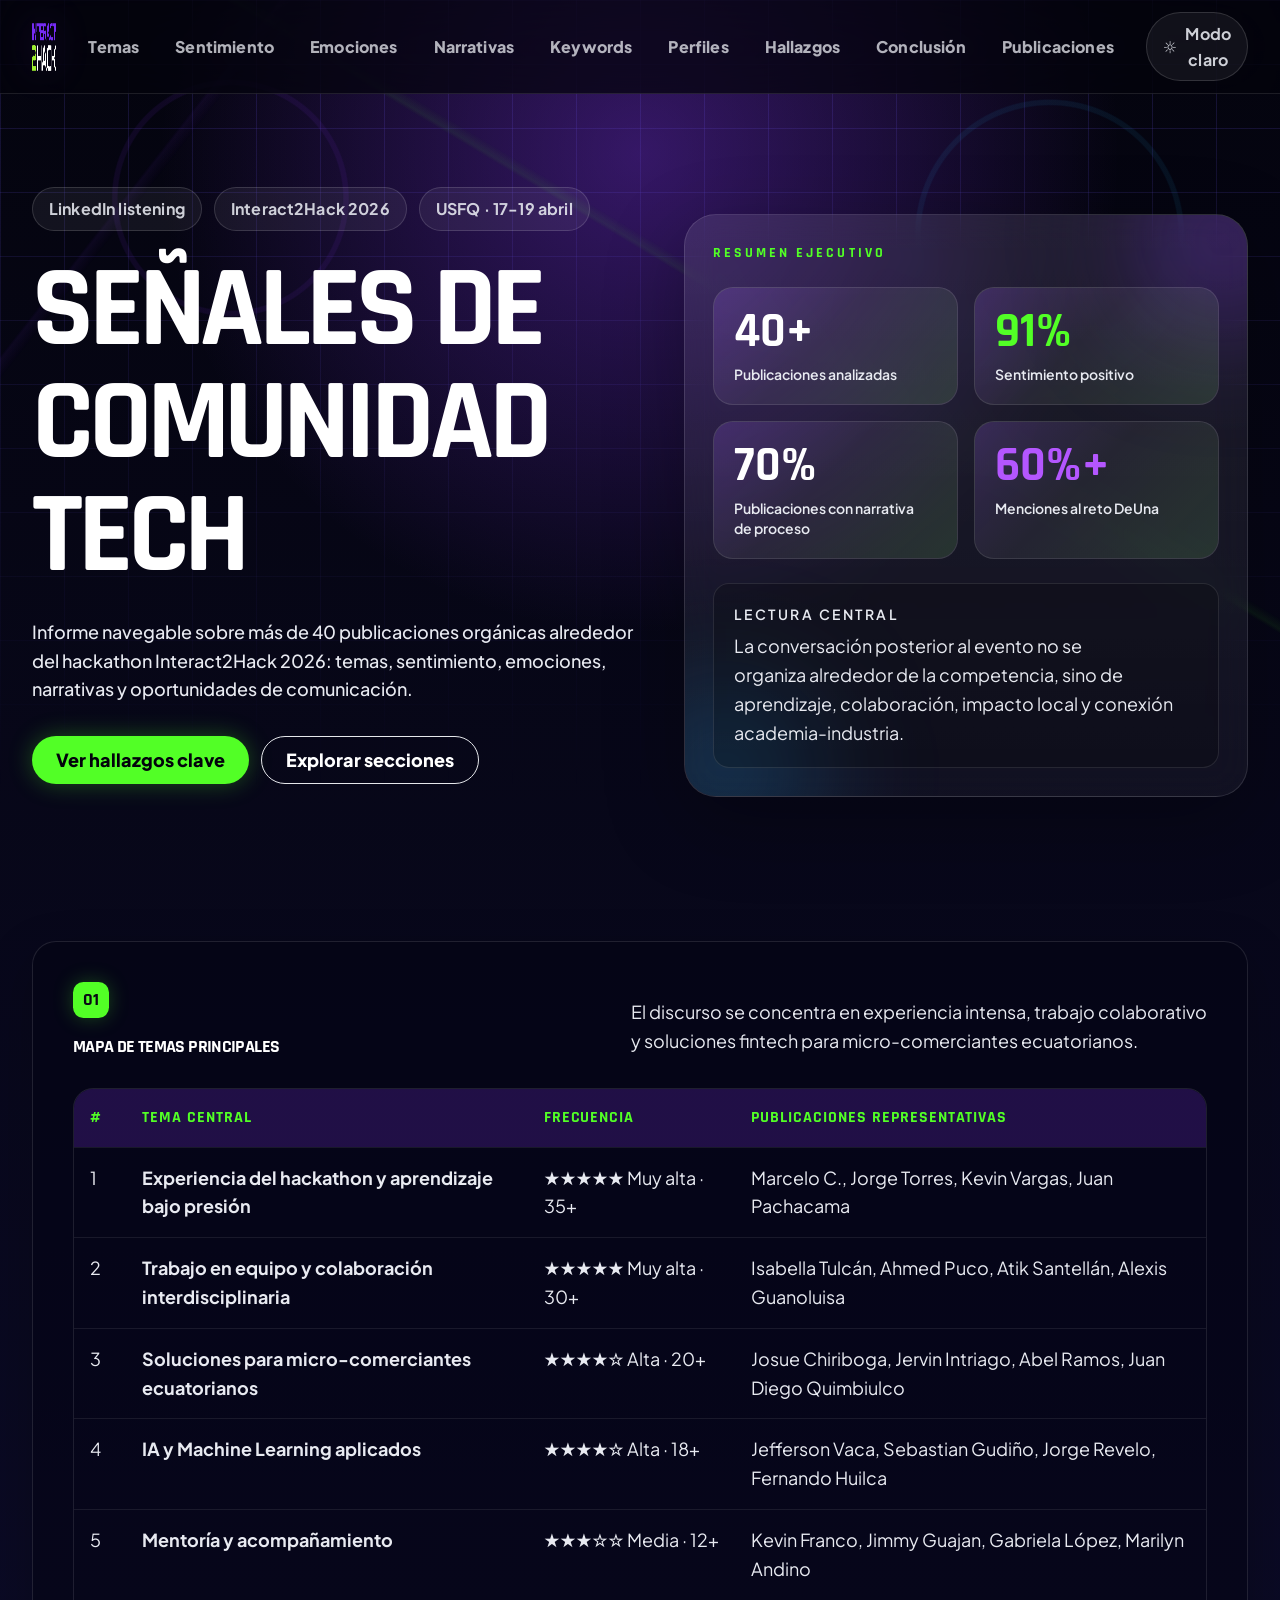
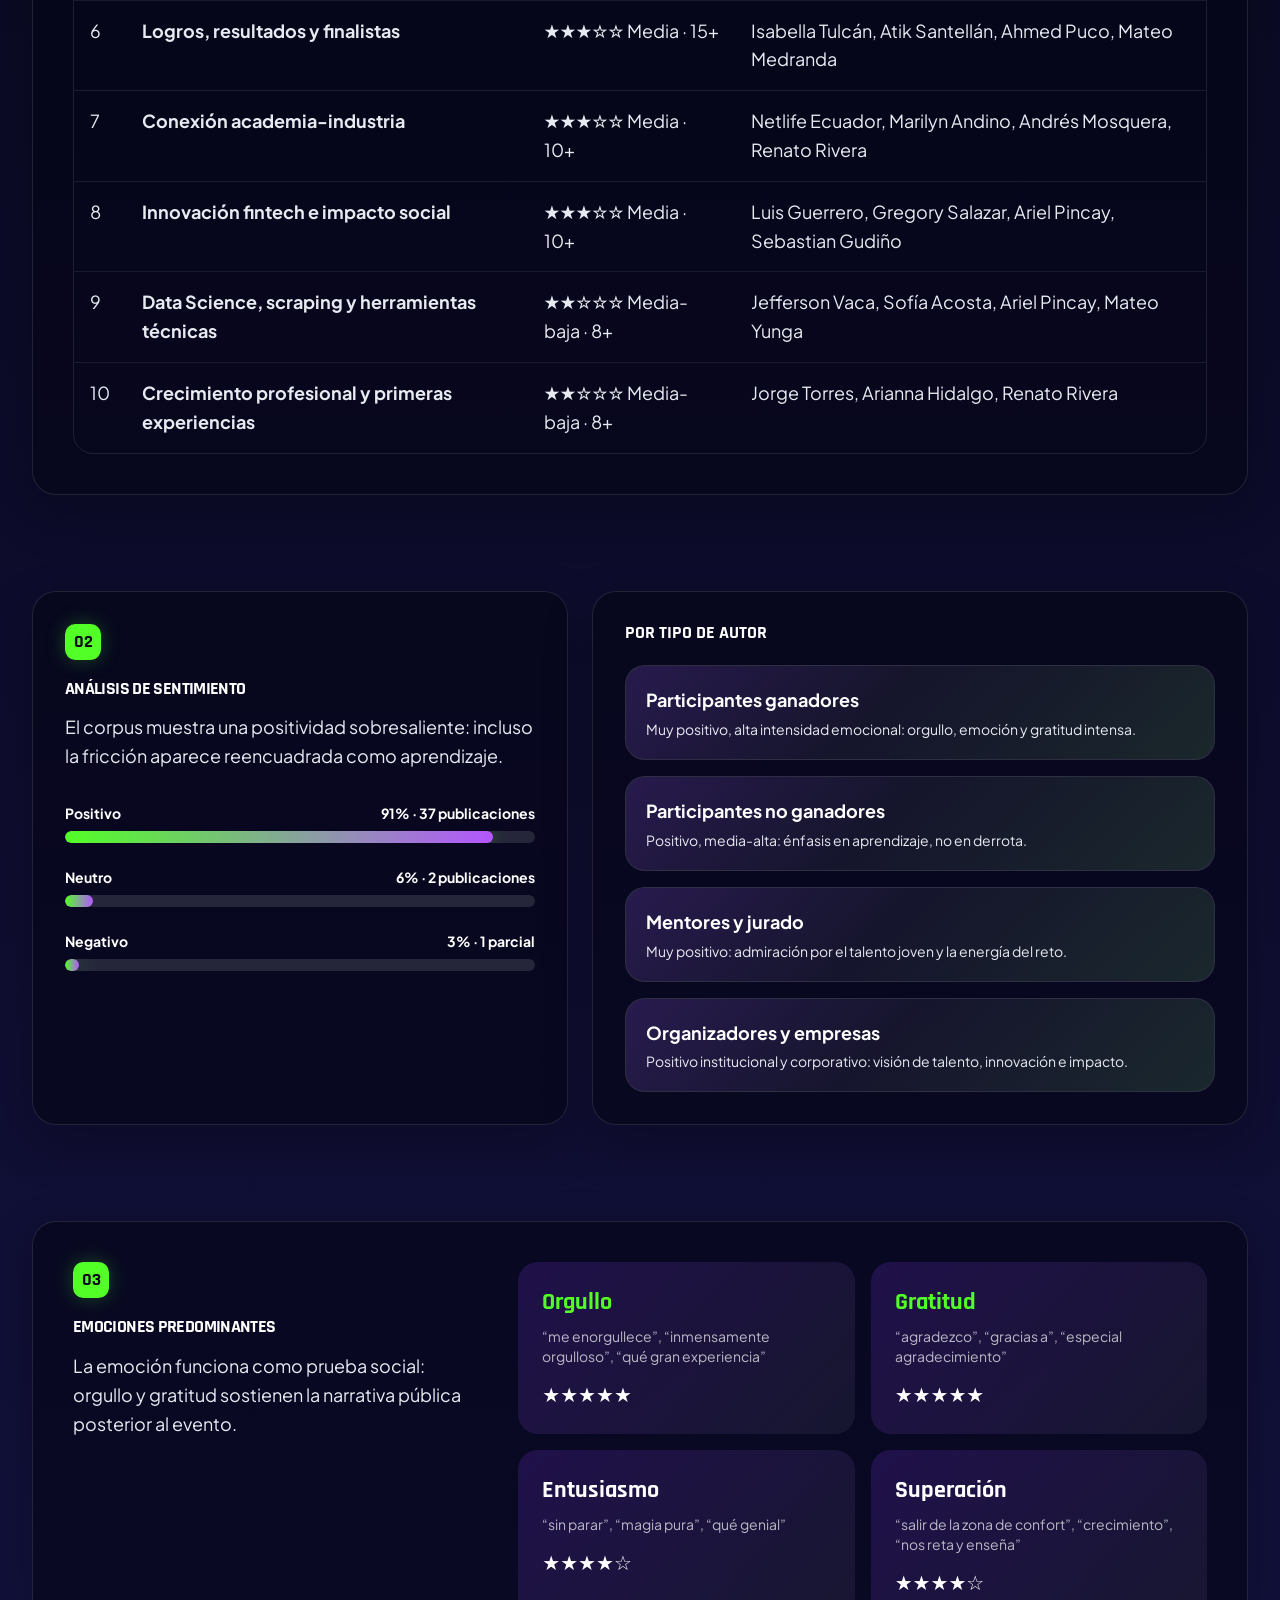
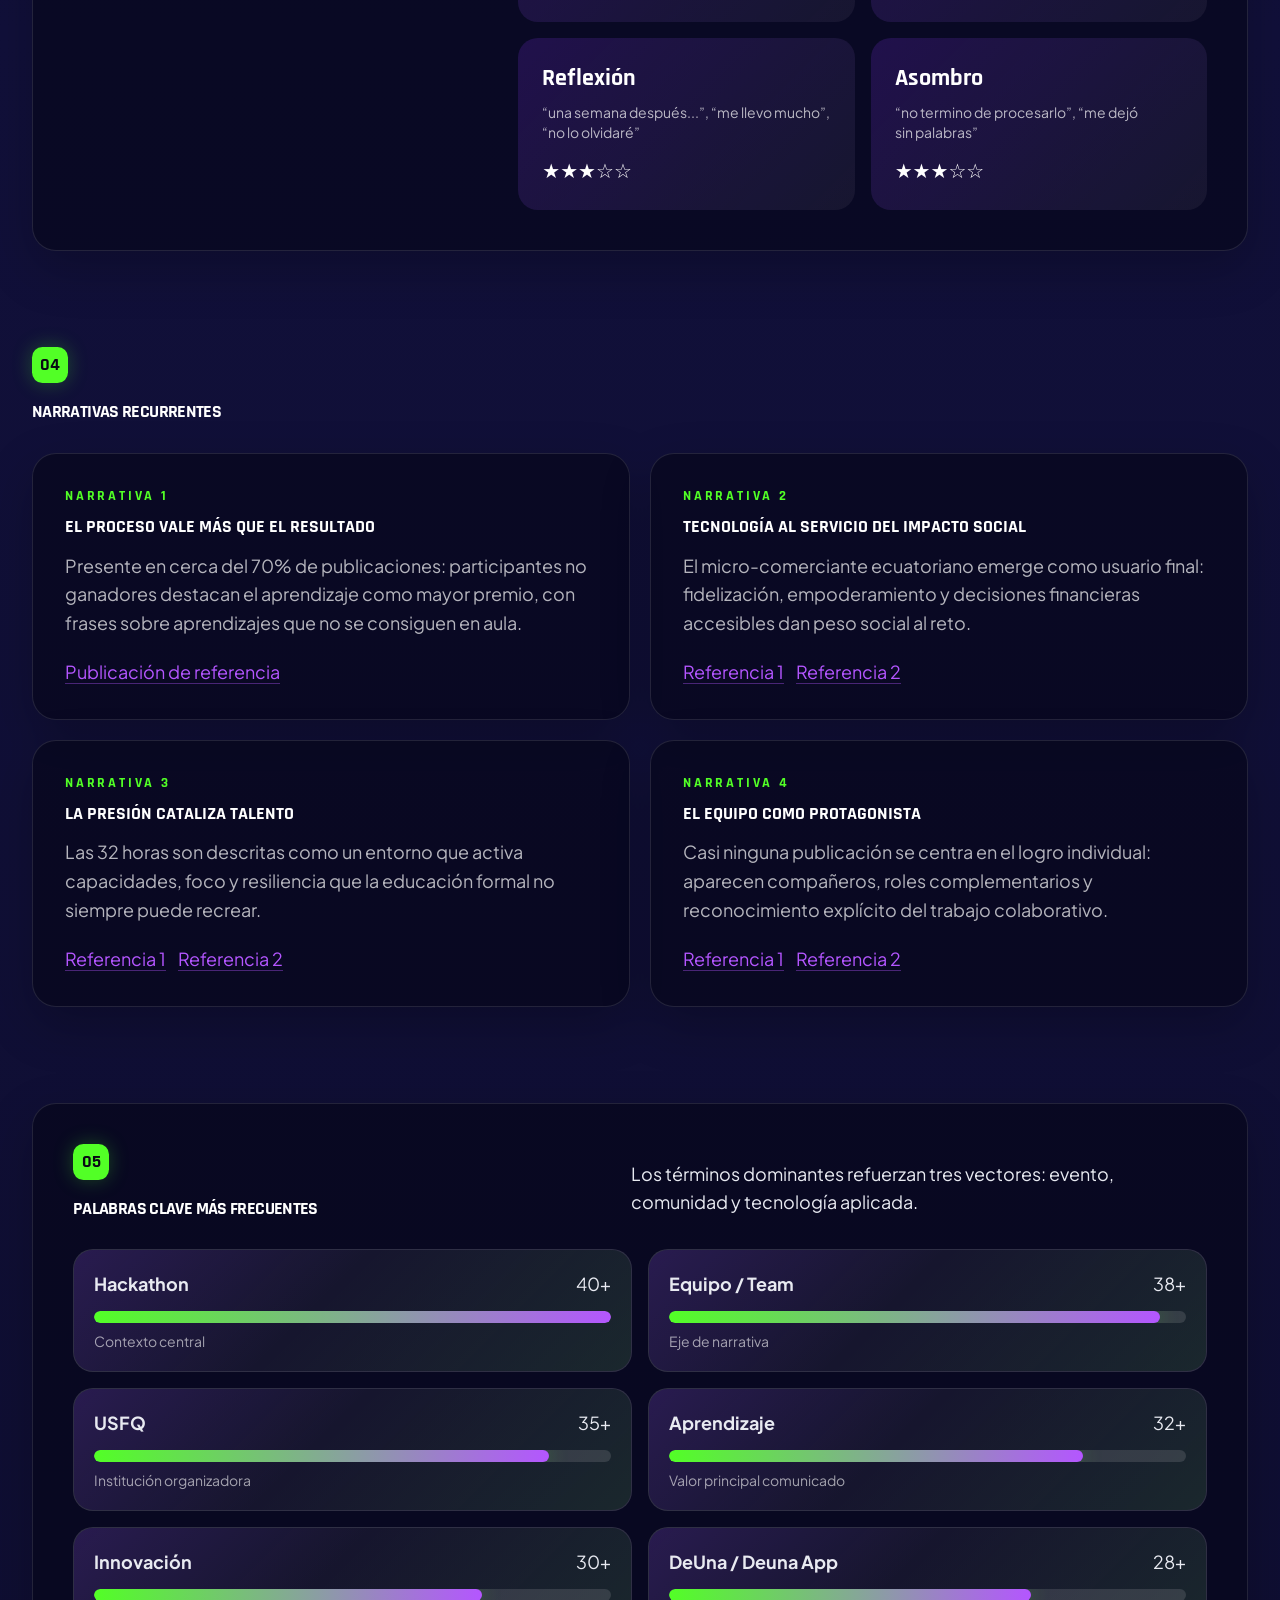
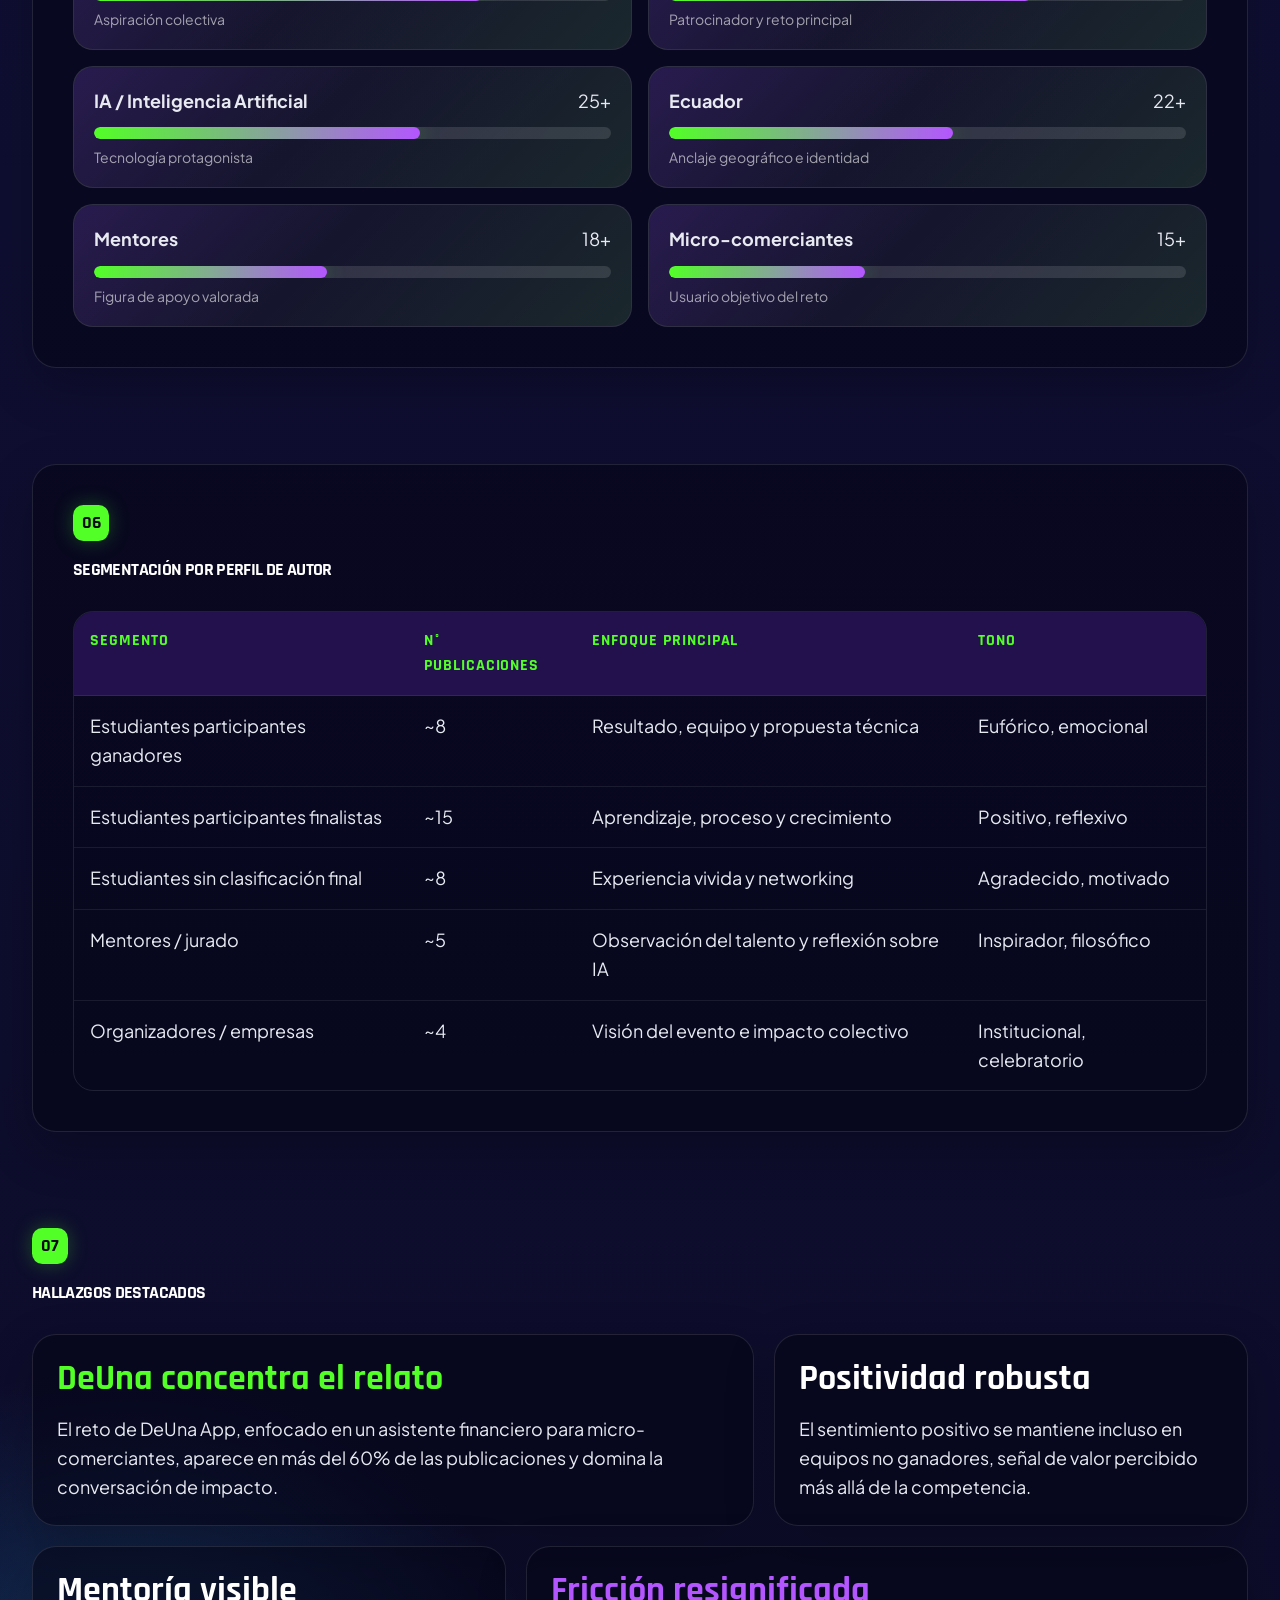
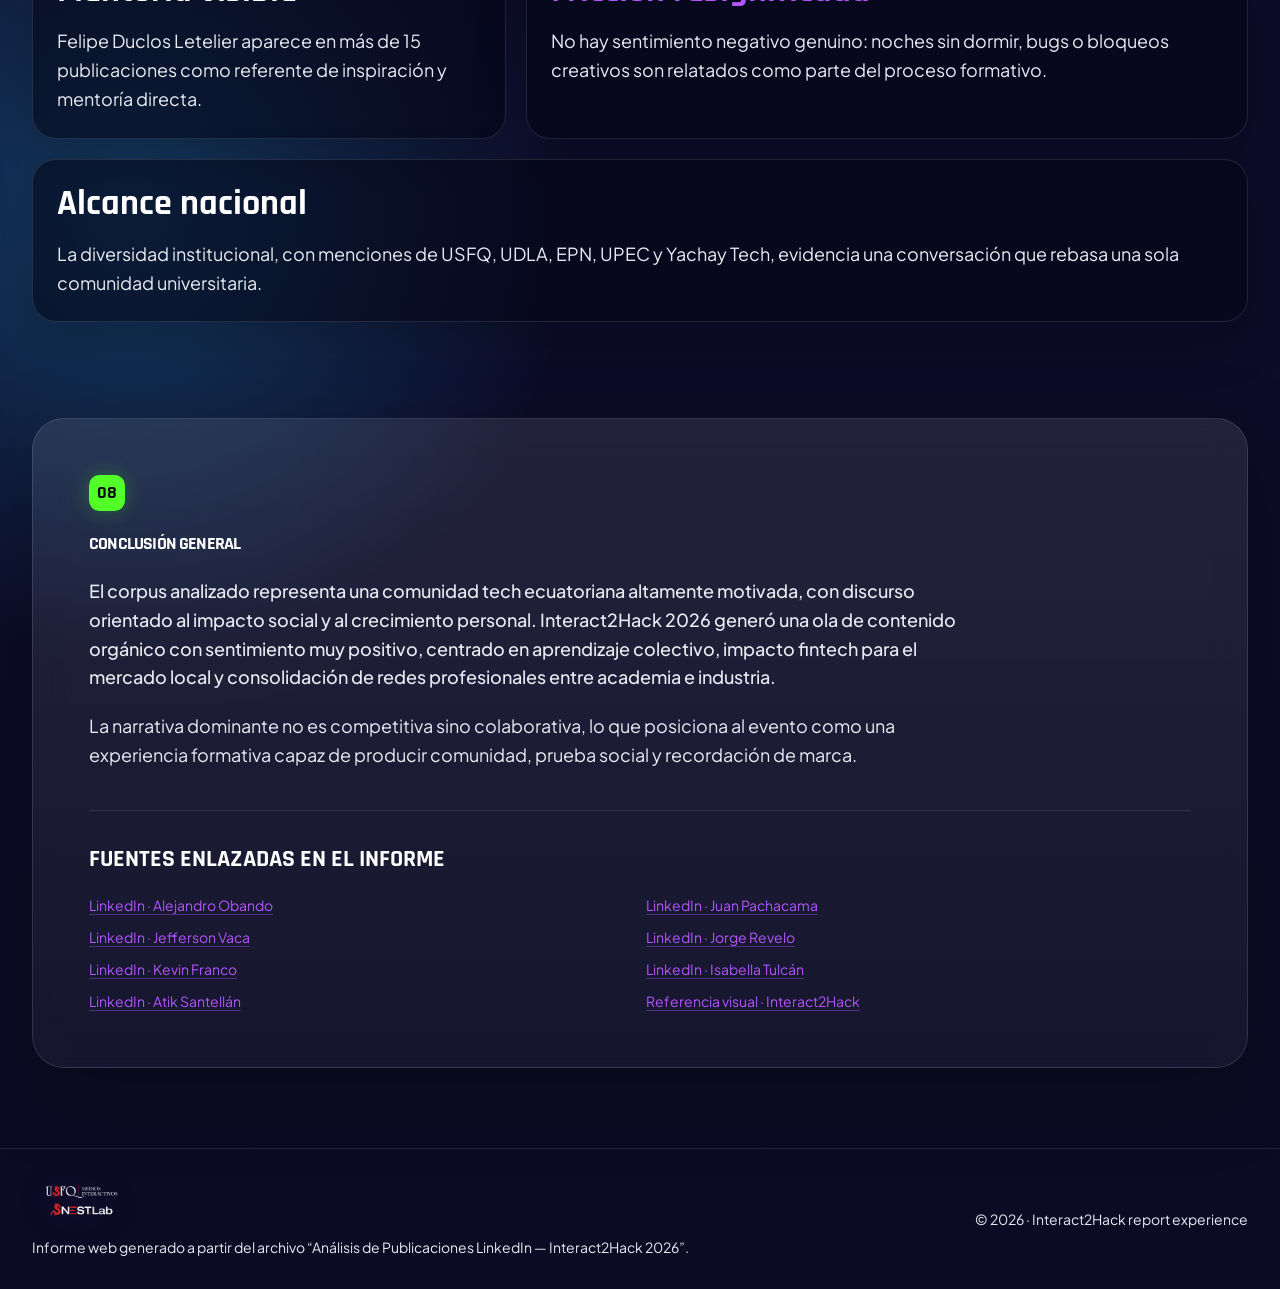
==== index.html @ 3f8d6b74 "Publish Interact2Hack report site" ====
<!doctype html>
<html lang="es">
  <head>
    <meta charset="UTF-8" />
    <meta name="viewport" content="width=device-width, initial-scale=1.0" />
    <meta
      name="description"
      content="Informe web responsive del análisis de publicaciones LinkedIn sobre Interact2Hack 2026."
    />
    <title>Análisis LinkedIn — Interact2Hack 2026</title>
    <link rel="preconnect" href="https://fonts.googleapis.com" />
    <link rel="preconnect" href="https://fonts.gstatic.com" crossorigin />
    <link
      href="https://fonts.googleapis.com/css2?family=Plus+Jakarta+Sans:wght@400;500;600;700;800&family=Rajdhani:wght@500;600;700&display=swap"
      rel="stylesheet"
    />
    <link rel="stylesheet" href="./styles.css" />
  </head>
  <body>
    <a
      href="#contenido"
      class="sr-only focus:not-sr-only focus:fixed focus:left-4 focus:top-4 focus:z-[80] focus:rounded-full focus:bg-i2h-lime focus:px-4 focus:py-3 focus:font-bold focus:text-i2h-void"
      >Saltar al contenido</a
    >

    <div class="site-bg min-h-screen overflow-hidden">
      <div class="grid-overlay pointer-events-none fixed inset-0 z-0"></div>
      <div class="scribble-overlay pointer-events-none fixed inset-0 z-0 opacity-80"></div>

      <header class="sticky top-0 z-50 border-b border-white/10 bg-i2h-void/70 backdrop-blur-2xl">
        <div class="mx-auto flex max-w-7xl items-center justify-between gap-4 px-4 py-3 sm:px-6 lg:px-8">
          <a href="#inicio" class="flex min-h-11 items-center gap-3" aria-label="Ir al inicio del informe">
            <img
              class="header-brand h-10 w-auto sm:h-12"
              src="./assets/header-logo.png"
              width="296"
              height="92"
              alt="Interact2Hack"
              decoding="async"
            />
          </a>

          <nav class="hidden items-center gap-1 xl:flex" aria-label="Secciones principales">
            <a class="nav-link" data-nav-link href="#temas">Temas</a>
            <a class="nav-link" data-nav-link href="#sentimiento">Sentimiento</a>
            <a class="nav-link" data-nav-link href="#emociones">Emociones</a>
            <a class="nav-link" data-nav-link href="#narrativas">Narrativas</a>
            <a class="nav-link" data-nav-link href="#keywords">Keywords</a>
            <a class="nav-link" data-nav-link href="#perfiles">Perfiles</a>
            <a class="nav-link" data-nav-link href="#hallazgos">Hallazgos</a>
            <a class="nav-link" data-nav-link href="#conclusion">Conclusión</a>
            <a class="nav-link" data-nav-link href="./posts.html">Publicaciones</a>
          </nav>

          <div class="flex items-center gap-2">
            <button
              class="chip min-w-11 justify-center"
              type="button"
              data-theme-toggle
              aria-label="Cambiar tema"
            ></button>
            <button
              class="chip min-w-11 justify-center xl:hidden"
              type="button"
              data-menu-toggle
              aria-controls="mobile-menu"
              aria-expanded="false"
            >
              <span class="sr-only">Abrir menú</span>
              <span aria-hidden="true">☰</span>
            </button>
          </div>
        </div>

        <nav id="mobile-menu" data-mobile-menu class="hidden border-t border-white/10 px-4 py-3 xl:hidden" aria-label="Menú móvil">
          <div class="mx-auto grid max-w-7xl grid-cols-2 gap-2 sm:grid-cols-4">
            <a class="nav-link" data-nav-link href="#temas">Temas</a>
            <a class="nav-link" data-nav-link href="#sentimiento">Sentimiento</a>
            <a class="nav-link" data-nav-link href="#emociones">Emociones</a>
            <a class="nav-link" data-nav-link href="#narrativas">Narrativas</a>
            <a class="nav-link" data-nav-link href="#keywords">Keywords</a>
            <a class="nav-link" data-nav-link href="#perfiles">Perfiles</a>
            <a class="nav-link" data-nav-link href="#hallazgos">Hallazgos</a>
            <a class="nav-link" data-nav-link href="#conclusion">Conclusión</a>
            <a class="nav-link" data-nav-link href="./posts.html">Publicaciones</a>
          </div>
        </nav>
      </header>

      <main id="contenido" class="relative z-10">
        <section id="inicio" class="mx-auto grid max-w-7xl gap-10 px-4 pb-16 pt-12 sm:px-6 lg:grid-cols-[1.04fr_.96fr] lg:px-8 lg:pb-24 lg:pt-20">
          <div class="flex flex-col justify-center">
            <div class="mb-6 flex flex-wrap gap-3">
              <span class="chip">LinkedIn listening</span>
              <span class="chip">Interact2Hack 2026</span>
              <span class="chip">USFQ · 17-19 abril</span>
            </div>
            <h1 class="font-display text-[clamp(3rem,9vw,7.75rem)] font-bold uppercase tracking-[-.045em] text-white">
              Señales de comunidad tech
            </h1>
            <p class="mt-6 max-w-2xl text-[var(--text-lg)] font-medium text-white/76">
              Informe navegable sobre más de 40 publicaciones orgánicas alrededor del hackathon Interact2Hack 2026: temas, sentimiento, emociones, narrativas y oportunidades de comunicación.
            </p>
            <div class="mt-8 flex flex-col gap-3 sm:flex-row">
              <a href="#hallazgos" class="inline-flex min-h-12 items-center justify-center rounded-full bg-i2h-lime px-6 font-extrabold text-i2h-void shadow-lime hover:-translate-y-0.5 hover:bg-white">
                Ver hallazgos clave
              </a>
              <a href="#temas" class="inline-flex min-h-12 items-center justify-center rounded-full border border-white/14 bg-white/8 px-6 font-extrabold text-white hover:-translate-y-0.5 hover:bg-white/14">
                Explorar secciones
              </a>
            </div>
          </div>

          <aside class="glass relative overflow-hidden rounded-[2rem] p-5 sm:p-7 lg:mt-10" aria-label="Resumen del corpus">
            <div class="absolute -right-16 -top-16 h-44 w-44 rounded-full bg-i2h-violet/35 blur-3xl"></div>
            <div class="absolute -bottom-16 -left-12 h-44 w-44 rounded-full bg-i2h-cyan/25 blur-3xl"></div>
            <div class="relative">
              <p class="font-display text-sm font-bold uppercase tracking-[.22em] text-i2h-lime">Resumen ejecutivo</p>
              <div class="mt-6 grid gap-4 sm:grid-cols-2">
                <article class="metric-card">
                  <p class="relative font-display text-5xl font-bold text-white">40+</p>
                  <p class="relative mt-2 text-sm font-semibold text-white/68">Publicaciones analizadas</p>
                </article>
                <article class="metric-card">
                  <p class="relative font-display text-5xl font-bold text-i2h-lime">91%</p>
                  <p class="relative mt-2 text-sm font-semibold text-white/68">Sentimiento positivo</p>
                </article>
                <article class="metric-card">
                  <p class="relative font-display text-5xl font-bold text-white">70%</p>
                  <p class="relative mt-2 text-sm font-semibold text-white/68">Publicaciones con narrativa de proceso</p>
                </article>
                <article class="metric-card">
                  <p class="relative font-display text-5xl font-bold text-i2h-violet2">60%+</p>
                  <p class="relative mt-2 text-sm font-semibold text-white/68">Menciones al reto DeUna</p>
                </article>
              </div>
              <div class="mt-6 rounded-2xl border border-white/10 bg-black/20 p-5">
                <p class="text-sm font-semibold uppercase tracking-[.18em] text-white/52">Lectura central</p>
                <p class="mt-2 text-white/82">
                  La conversación posterior al evento no se organiza alrededor de la competencia, sino de aprendizaje, colaboración, impacto local y conexión academia-industria.
                </p>
              </div>
            </div>
          </aside>
        </section>

        <section id="temas" class="mx-auto max-w-7xl px-4 py-12 sm:px-6 lg:px-8">
          <div class="section-card p-5 sm:p-8 lg:p-10">
            <div class="mb-8 flex flex-col justify-between gap-5 lg:flex-row lg:items-end">
              <div>
                <span class="marker">01</span>
                <h2 class="mt-5 font-display text-[var(--text-2xl)] font-bold uppercase tracking-[-.035em] text-white">Mapa de temas principales</h2>
              </div>
              <p class="max-w-xl text-white/68">
                El discurso se concentra en experiencia intensa, trabajo colaborativo y soluciones fintech para micro-comerciantes ecuatorianos.
              </p>
            </div>

            <div class="table-wrap">
              <table class="report-table">
                <thead>
                  <tr>
                    <th>#</th>
                    <th>Tema central</th>
                    <th>Frecuencia</th>
                    <th>Publicaciones representativas</th>
                  </tr>
                </thead>
                <tbody class="text-white/78">
                  <tr><td>1</td><td><strong>Experiencia del hackathon y aprendizaje bajo presión</strong></td><td>★★★★★ Muy alta · 35+</td><td>Marcelo C., Jorge Torres, Kevin Vargas, Juan Pachacama</td></tr>
                  <tr><td>2</td><td><strong>Trabajo en equipo y colaboración interdisciplinaria</strong></td><td>★★★★★ Muy alta · 30+</td><td>Isabella Tulcán, Ahmed Puco, Atik Santellán, Alexis Guanoluisa</td></tr>
                  <tr><td>3</td><td><strong>Soluciones para micro-comerciantes ecuatorianos</strong></td><td>★★★★☆ Alta · 20+</td><td>Josue Chiriboga, Jervin Intriago, Abel Ramos, Juan Diego Quimbiulco</td></tr>
                  <tr><td>4</td><td><strong>IA y Machine Learning aplicados</strong></td><td>★★★★☆ Alta · 18+</td><td>Jefferson Vaca, Sebastian Gudiño, Jorge Revelo, Fernando Huilca</td></tr>
                  <tr><td>5</td><td><strong>Mentoría y acompañamiento</strong></td><td>★★★☆☆ Media · 12+</td><td>Kevin Franco, Jimmy Guajan, Gabriela López, Marilyn Andino</td></tr>
                  <tr><td>6</td><td><strong>Logros, resultados y finalistas</strong></td><td>★★★☆☆ Media · 15+</td><td>Isabella Tulcán, Atik Santellán, Ahmed Puco, Mateo Medranda</td></tr>
                  <tr><td>7</td><td><strong>Conexión academia-industria</strong></td><td>★★★☆☆ Media · 10+</td><td>Netlife Ecuador, Marilyn Andino, Andrés Mosquera, Renato Rivera</td></tr>
                  <tr><td>8</td><td><strong>Innovación fintech e impacto social</strong></td><td>★★★☆☆ Media · 10+</td><td>Luis Guerrero, Gregory Salazar, Ariel Pincay, Sebastian Gudiño</td></tr>
                  <tr><td>9</td><td><strong>Data Science, scraping y herramientas técnicas</strong></td><td>★★☆☆☆ Media-baja · 8+</td><td>Jefferson Vaca, Sofía Acosta, Ariel Pincay, Mateo Yunga</td></tr>
                  <tr><td>10</td><td><strong>Crecimiento profesional y primeras experiencias</strong></td><td>★★☆☆☆ Media-baja · 8+</td><td>Jorge Torres, Arianna Hidalgo, Renato Rivera</td></tr>
                </tbody>
              </table>
            </div>
          </div>
        </section>

        <section id="sentimiento" class="mx-auto grid max-w-7xl gap-6 px-4 py-12 sm:px-6 lg:grid-cols-[.9fr_1.1fr] lg:px-8">
          <article class="section-card p-5 sm:p-8">
            <span class="marker">02</span>
            <h2 class="mt-5 font-display text-[var(--text-2xl)] font-bold uppercase tracking-[-.035em] text-white">Análisis de sentimiento</h2>
            <p class="mt-4 text-white/68">
              El corpus muestra una positividad sobresaliente: incluso la fricción aparece reencuadrada como aprendizaje.
            </p>
            <div class="mt-8 space-y-6">
              <div>
                <div class="mb-2 flex justify-between gap-4 text-sm font-bold text-white"><span>Positivo</span><span>91% · 37 publicaciones</span></div>
                <div class="progress-track"><div class="progress-fill" data-progress="91"></div></div>
              </div>
              <div>
                <div class="mb-2 flex justify-between gap-4 text-sm font-bold text-white"><span>Neutro</span><span>6% · 2 publicaciones</span></div>
                <div class="progress-track"><div class="progress-fill !bg-white/50 !shadow-none" data-progress="6"></div></div>
              </div>
              <div>
                <div class="mb-2 flex justify-between gap-4 text-sm font-bold text-white"><span>Negativo</span><span>3% · 1 parcial</span></div>
                <div class="progress-track"><div class="progress-fill !bg-i2h-violet2" data-progress="3"></div></div>
              </div>
            </div>
          </article>

          <article class="section-card p-5 sm:p-8">
            <h3 class="font-display text-[var(--text-xl)] font-bold uppercase text-white">Por tipo de autor</h3>
            <div class="mt-6 grid gap-4">
              <div class="metric-card"><p class="relative font-bold text-white">Participantes ganadores</p><p class="relative mt-1 text-sm text-white/66">Muy positivo, alta intensidad emocional: orgullo, emoción y gratitud intensa.</p></div>
              <div class="metric-card"><p class="relative font-bold text-white">Participantes no ganadores</p><p class="relative mt-1 text-sm text-white/66">Positivo, media-alta: énfasis en aprendizaje, no en derrota.</p></div>
              <div class="metric-card"><p class="relative font-bold text-white">Mentores y jurado</p><p class="relative mt-1 text-sm text-white/66">Muy positivo: admiración por el talento joven y la energía del reto.</p></div>
              <div class="metric-card"><p class="relative font-bold text-white">Organizadores y empresas</p><p class="relative mt-1 text-sm text-white/66">Positivo institucional y corporativo: visión de talento, innovación e impacto.</p></div>
            </div>
          </article>
        </section>

        <section id="emociones" class="mx-auto max-w-7xl px-4 py-12 sm:px-6 lg:px-8">
          <div class="section-card p-5 sm:p-8 lg:p-10">
            <div class="grid gap-8 lg:grid-cols-[.75fr_1.25fr]">
              <div>
                <span class="marker">03</span>
                <h2 class="mt-5 font-display text-[var(--text-2xl)] font-bold uppercase tracking-[-.035em] text-white">Emociones predominantes</h2>
                <p class="mt-4 text-white/68">
                  La emoción funciona como prueba social: orgullo y gratitud sostienen la narrativa pública posterior al evento.
                </p>
              </div>
              <div class="grid gap-4 sm:grid-cols-2">
                <article class="quote-card"><h3 class="font-display text-2xl font-bold text-i2h-lime">Orgullo</h3><p class="mt-2 text-sm text-white/70">“me enorgullece”, “inmensamente orgulloso”, “qué gran experiencia”</p><p class="mt-4 font-display text-xl text-white">★★★★★</p></article>
                <article class="quote-card"><h3 class="font-display text-2xl font-bold text-i2h-lime">Gratitud</h3><p class="mt-2 text-sm text-white/70">“agradezco”, “gracias a”, “especial agradecimiento”</p><p class="mt-4 font-display text-xl text-white">★★★★★</p></article>
                <article class="quote-card"><h3 class="font-display text-2xl font-bold text-white">Entusiasmo</h3><p class="mt-2 text-sm text-white/70">“sin parar”, “magia pura”, “qué genial”</p><p class="mt-4 font-display text-xl text-white">★★★★☆</p></article>
                <article class="quote-card"><h3 class="font-display text-2xl font-bold text-white">Superación</h3><p class="mt-2 text-sm text-white/70">“salir de la zona de confort”, “crecimiento”, “nos reta y enseña”</p><p class="mt-4 font-display text-xl text-white">★★★★☆</p></article>
                <article class="quote-card"><h3 class="font-display text-2xl font-bold text-white">Reflexión</h3><p class="mt-2 text-sm text-white/70">“una semana después...”, “me llevo mucho”, “no lo olvidaré”</p><p class="mt-4 font-display text-xl text-white">★★★☆☆</p></article>
                <article class="quote-card"><h3 class="font-display text-2xl font-bold text-white">Asombro</h3><p class="mt-2 text-sm text-white/70">“no termino de procesarlo”, “me dejó sin palabras”</p><p class="mt-4 font-display text-xl text-white">★★★☆☆</p></article>
              </div>
            </div>
          </div>
        </section>

        <section id="narrativas" class="mx-auto max-w-7xl px-4 py-12 sm:px-6 lg:px-8">
          <div class="mb-8">
            <span class="marker">04</span>
            <h2 class="mt-5 font-display text-[var(--text-2xl)] font-bold uppercase tracking-[-.035em] text-white">Narrativas recurrentes</h2>
          </div>
          <div class="grid gap-5 lg:grid-cols-2">
            <article class="section-card p-6 sm:p-8">
              <p class="font-display text-sm font-bold uppercase tracking-[.2em] text-i2h-lime">Narrativa 1</p>
              <h3 class="mt-3 font-display text-[var(--text-xl)] font-bold uppercase text-white">El proceso vale más que el resultado</h3>
              <p class="mt-4 text-white/70">
                Presente en cerca del 70% de publicaciones: participantes no ganadores destacan el aprendizaje como mayor premio, con frases sobre aprendizajes que no se consiguen en aula.
              </p>
              <a class="source-link mt-5 inline-flex" href="https://www.linkedin.com/posts/alejandro-obando-1b0ab226a_interact2hack-hackathon-desarrollodesoftware-ugcPost-7453070480997130240-tMJw/" target="_blank" rel="noreferrer">Publicación de referencia</a>
            </article>
            <article class="section-card p-6 sm:p-8">
              <p class="font-display text-sm font-bold uppercase tracking-[.2em] text-i2h-lime">Narrativa 2</p>
              <h3 class="mt-3 font-display text-[var(--text-xl)] font-bold uppercase text-white">Tecnología al servicio del impacto social</h3>
              <p class="mt-4 text-white/70">
                El micro-comerciante ecuatoriano emerge como usuario final: fidelización, empoderamiento y decisiones financieras accesibles dan peso social al reto.
              </p>
              <div class="mt-5 flex flex-wrap gap-3">
                <a class="source-link" href="https://www.linkedin.com/posts/juan-pachacama-429a362b5_interact2hack-hackathon-interact2hack-ugcPost-7452014070402191360-MAcE/" target="_blank" rel="noreferrer">Referencia 1</a>
                <a class="source-link" href="https://www.linkedin.com/posts/jefferson-vaca_ia-scraping-datascience-share-7452438003580559360-g-hA/" target="_blank" rel="noreferrer">Referencia 2</a>
              </div>
            </article>
            <article class="section-card p-6 sm:p-8">
              <p class="font-display text-sm font-bold uppercase tracking-[.2em] text-i2h-lime">Narrativa 3</p>
              <h3 class="mt-3 font-display text-[var(--text-xl)] font-bold uppercase text-white">La presión cataliza talento</h3>
              <p class="mt-4 text-white/70">
                Las 32 horas son descritas como un entorno que activa capacidades, foco y resiliencia que la educación formal no siempre puede recrear.
              </p>
              <div class="mt-5 flex flex-wrap gap-3">
                <a class="source-link" href="https://www.linkedin.com/posts/jorge-revelo_interact2hack-hackathon-tech-ugcPost-7453471014430236672-wXKT/" target="_blank" rel="noreferrer">Referencia 1</a>
                <a class="source-link" href="https://www.linkedin.com/posts/kevinpaulfranco_i2h-hackathon-innovaciaejn-ugcPost-7451984857762697216-jh_E/" target="_blank" rel="noreferrer">Referencia 2</a>
              </div>
            </article>
            <article class="section-card p-6 sm:p-8">
              <p class="font-display text-sm font-bold uppercase tracking-[.2em] text-i2h-lime">Narrativa 4</p>
              <h3 class="mt-3 font-display text-[var(--text-xl)] font-bold uppercase text-white">El equipo como protagonista</h3>
              <p class="mt-4 text-white/70">
                Casi ninguna publicación se centra en el logro individual: aparecen compañeros, roles complementarios y reconocimiento explícito del trabajo colaborativo.
              </p>
              <div class="mt-5 flex flex-wrap gap-3">
                <a class="source-link" href="https://www.linkedin.com/posts/isabella-mía-tulcán-6b521b2a1_hackathon-innovaciaejn-tecnologaeda-ugcPost-7452189111756533760-Ge0d/" target="_blank" rel="noreferrer">Referencia 1</a>
                <a class="source-link" href="https://www.linkedin.com/posts/atik-santellán-78a181317_una-semana-despu%C3%A9s-del-interact2hack-2026-ugcPost-7453972409960890368-0sgM/" target="_blank" rel="noreferrer">Referencia 2</a>
              </div>
            </article>
          </div>
        </section>

        <section id="keywords" class="mx-auto max-w-7xl px-4 py-12 sm:px-6 lg:px-8">
          <div class="section-card p-5 sm:p-8 lg:p-10">
            <div class="mb-8 flex flex-col gap-5 lg:flex-row lg:items-end lg:justify-between">
              <div>
                <span class="marker">05</span>
                <h2 class="mt-5 font-display text-[var(--text-2xl)] font-bold uppercase tracking-[-.035em] text-white">Palabras clave más frecuentes</h2>
              </div>
              <p class="max-w-xl text-white/68">Los términos dominantes refuerzan tres vectores: evento, comunidad y tecnología aplicada.</p>
            </div>
            <div class="grid gap-4 lg:grid-cols-2">
              <div class="metric-card"><div class="relative flex items-center justify-between gap-4"><strong>Hackathon</strong><span>40+</span></div><div class="relative mt-3 progress-track"><div class="progress-fill" data-progress="100"></div></div><p class="relative mt-2 text-sm text-white/60">Contexto central</p></div>
              <div class="metric-card"><div class="relative flex items-center justify-between gap-4"><strong>Equipo / Team</strong><span>38+</span></div><div class="relative mt-3 progress-track"><div class="progress-fill" data-progress="95"></div></div><p class="relative mt-2 text-sm text-white/60">Eje de narrativa</p></div>
              <div class="metric-card"><div class="relative flex items-center justify-between gap-4"><strong>USFQ</strong><span>35+</span></div><div class="relative mt-3 progress-track"><div class="progress-fill" data-progress="88"></div></div><p class="relative mt-2 text-sm text-white/60">Institución organizadora</p></div>
              <div class="metric-card"><div class="relative flex items-center justify-between gap-4"><strong>Aprendizaje</strong><span>32+</span></div><div class="relative mt-3 progress-track"><div class="progress-fill" data-progress="80"></div></div><p class="relative mt-2 text-sm text-white/60">Valor principal comunicado</p></div>
              <div class="metric-card"><div class="relative flex items-center justify-between gap-4"><strong>Innovación</strong><span>30+</span></div><div class="relative mt-3 progress-track"><div class="progress-fill" data-progress="75"></div></div><p class="relative mt-2 text-sm text-white/60">Aspiración colectiva</p></div>
              <div class="metric-card"><div class="relative flex items-center justify-between gap-4"><strong>DeUna / Deuna App</strong><span>28+</span></div><div class="relative mt-3 progress-track"><div class="progress-fill" data-progress="70"></div></div><p class="relative mt-2 text-sm text-white/60">Patrocinador y reto principal</p></div>
              <div class="metric-card"><div class="relative flex items-center justify-between gap-4"><strong>IA / Inteligencia Artificial</strong><span>25+</span></div><div class="relative mt-3 progress-track"><div class="progress-fill" data-progress="63"></div></div><p class="relative mt-2 text-sm text-white/60">Tecnología protagonista</p></div>
              <div class="metric-card"><div class="relative flex items-center justify-between gap-4"><strong>Ecuador</strong><span>22+</span></div><div class="relative mt-3 progress-track"><div class="progress-fill" data-progress="55"></div></div><p class="relative mt-2 text-sm text-white/60">Anclaje geográfico e identidad</p></div>
              <div class="metric-card"><div class="relative flex items-center justify-between gap-4"><strong>Mentores</strong><span>18+</span></div><div class="relative mt-3 progress-track"><div class="progress-fill" data-progress="45"></div></div><p class="relative mt-2 text-sm text-white/60">Figura de apoyo valorada</p></div>
              <div class="metric-card"><div class="relative flex items-center justify-between gap-4"><strong>Micro-comerciantes</strong><span>15+</span></div><div class="relative mt-3 progress-track"><div class="progress-fill" data-progress="38"></div></div><p class="relative mt-2 text-sm text-white/60">Usuario objetivo del reto</p></div>
            </div>
          </div>
        </section>

        <section id="perfiles" class="mx-auto max-w-7xl px-4 py-12 sm:px-6 lg:px-8">
          <div class="section-card p-5 sm:p-8 lg:p-10">
            <span class="marker">06</span>
            <h2 class="mt-5 font-display text-[var(--text-2xl)] font-bold uppercase tracking-[-.035em] text-white">Segmentación por perfil de autor</h2>
            <div class="mt-8 table-wrap">
              <table class="report-table">
                <thead>
                  <tr><th>Segmento</th><th>N° publicaciones</th><th>Enfoque principal</th><th>Tono</th></tr>
                </thead>
                <tbody class="text-white/78">
                  <tr><td>Estudiantes participantes ganadores</td><td>~8</td><td>Resultado, equipo y propuesta técnica</td><td>Eufórico, emocional</td></tr>
                  <tr><td>Estudiantes participantes finalistas</td><td>~15</td><td>Aprendizaje, proceso y crecimiento</td><td>Positivo, reflexivo</td></tr>
                  <tr><td>Estudiantes sin clasificación final</td><td>~8</td><td>Experiencia vivida y networking</td><td>Agradecido, motivado</td></tr>
                  <tr><td>Mentores / jurado</td><td>~5</td><td>Observación del talento y reflexión sobre IA</td><td>Inspirador, filosófico</td></tr>
                  <tr><td>Organizadores / empresas</td><td>~4</td><td>Visión del evento e impacto colectivo</td><td>Institucional, celebratorio</td></tr>
                </tbody>
              </table>
            </div>
          </div>
        </section>

        <section id="hallazgos" class="mx-auto max-w-7xl px-4 py-12 sm:px-6 lg:px-8">
          <div class="mb-8">
            <span class="marker">07</span>
            <h2 class="mt-5 font-display text-[var(--text-2xl)] font-bold uppercase tracking-[-.035em] text-white">Hallazgos destacados</h2>
          </div>
          <div class="grid gap-5 lg:grid-cols-5">
            <article class="section-card p-6 lg:col-span-3">
              <p class="font-display text-4xl font-bold text-i2h-lime">DeUna concentra el relato</p>
              <p class="mt-4 text-white/72">
                El reto de DeUna App, enfocado en un asistente financiero para micro-comerciantes, aparece en más del 60% de las publicaciones y domina la conversación de impacto.
              </p>
            </article>
            <article class="section-card p-6 lg:col-span-2">
              <p class="font-display text-4xl font-bold text-white">Positividad robusta</p>
              <p class="mt-4 text-white/72">
                El sentimiento positivo se mantiene incluso en equipos no ganadores, señal de valor percibido más allá de la competencia.
              </p>
            </article>
            <article class="section-card p-6 lg:col-span-2">
              <p class="font-display text-4xl font-bold text-white">Mentoría visible</p>
              <p class="mt-4 text-white/72">
                Felipe Duclos Letelier aparece en más de 15 publicaciones como referente de inspiración y mentoría directa.
              </p>
            </article>
            <article class="section-card p-6 lg:col-span-3">
              <p class="font-display text-4xl font-bold text-i2h-violet2">Fricción resignificada</p>
              <p class="mt-4 text-white/72">
                No hay sentimiento negativo genuino: noches sin dormir, bugs o bloqueos creativos son relatados como parte del proceso formativo.
              </p>
            </article>
            <article class="section-card p-6 lg:col-span-5">
              <p class="font-display text-4xl font-bold text-white">Alcance nacional</p>
              <p class="mt-4 text-white/72">
                La diversidad institucional, con menciones de USFQ, UDLA, EPN, UPEC y Yachay Tech, evidencia una conversación que rebasa una sola comunidad universitaria.
              </p>
            </article>
          </div>
        </section>

        <section id="conclusion" class="mx-auto max-w-7xl px-4 py-12 pb-20 sm:px-6 lg:px-8">
          <div class="glass rounded-[2rem] p-6 sm:p-10 lg:p-14">
            <span class="marker">08</span>
            <h2 class="mt-6 max-w-5xl font-display text-[var(--text-3xl)] font-bold uppercase tracking-[-.045em] text-white">Conclusión general</h2>
            <p class="mt-6 max-w-4xl text-[var(--text-lg)] font-medium text-white/78">
              El corpus analizado representa una comunidad tech ecuatoriana altamente motivada, con discurso orientado al impacto social y al crecimiento personal. Interact2Hack 2026 generó una ola de contenido orgánico con sentimiento muy positivo, centrado en aprendizaje colectivo, impacto fintech para el mercado local y consolidación de redes profesionales entre academia e industria.
            </p>
            <p class="mt-5 max-w-4xl text-white/68">
              La narrativa dominante no es competitiva sino colaborativa, lo que posiciona al evento como una experiencia formativa capaz de producir comunidad, prueba social y recordación de marca.
            </p>

            <div class="mt-10 border-t border-white/10 pt-8">
              <h3 class="font-display text-2xl font-bold uppercase text-white">Fuentes enlazadas en el informe</h3>
              <div class="mt-5 grid gap-3 text-sm sm:grid-cols-2">
                <a class="source-link" href="https://www.linkedin.com/posts/alejandro-obando-1b0ab226a_interact2hack-hackathon-desarrollodesoftware-ugcPost-7453070480997130240-tMJw/" target="_blank" rel="noreferrer">LinkedIn · Alejandro Obando</a>
                <a class="source-link" href="https://www.linkedin.com/posts/juan-pachacama-429a362b5_interact2hack-hackathon-interact2hack-ugcPost-7452014070402191360-MAcE/" target="_blank" rel="noreferrer">LinkedIn · Juan Pachacama</a>
                <a class="source-link" href="https://www.linkedin.com/posts/jefferson-vaca_ia-scraping-datascience-share-7452438003580559360-g-hA/" target="_blank" rel="noreferrer">LinkedIn · Jefferson Vaca</a>
                <a class="source-link" href="https://www.linkedin.com/posts/jorge-revelo_interact2hack-hackathon-tech-ugcPost-7453471014430236672-wXKT/" target="_blank" rel="noreferrer">LinkedIn · Jorge Revelo</a>
                <a class="source-link" href="https://www.linkedin.com/posts/kevinpaulfranco_i2h-hackathon-innovaciaejn-ugcPost-7451984857762697216-jh_E/" target="_blank" rel="noreferrer">LinkedIn · Kevin Franco</a>
                <a class="source-link" href="https://www.linkedin.com/posts/isabella-mía-tulcán-6b521b2a1_hackathon-innovaciaejn-tecnologaeda-ugcPost-7452189111756533760-Ge0d/" target="_blank" rel="noreferrer">LinkedIn · Isabella Tulcán</a>
                <a class="source-link" href="https://www.linkedin.com/posts/atik-santellán-78a181317_una-semana-despu%C3%A9s-del-interact2hack-2026-ugcPost-7453972409960890368-0sgM/" target="_blank" rel="noreferrer">LinkedIn · Atik Santellán</a>
                <a class="source-link" href="https://interact2hack.com/" target="_blank" rel="noreferrer">Referencia visual · Interact2Hack</a>
              </div>
            </div>
          </div>
        </section>
      </main>

      <footer class="relative z-10 border-t border-white/10 px-4 py-8 sm:px-6 lg:px-8">
        <div class="mx-auto flex max-w-7xl flex-col justify-between gap-6 text-sm text-white/56 md:flex-row md:items-center">
          <div class="flex flex-col gap-4">
            <img
              class="footer-brand h-10 w-fit max-w-[15rem] object-contain"
              src="./assets/footer-logo.png"
              width="416"
              height="86"
              alt="USFQ Medios Interactivos y SNeST Lab"
              loading="lazy"
              decoding="async"
            />
            <p>Informe web generado a partir del archivo “Análisis de Publicaciones LinkedIn — Interact2Hack 2026”.</p>
          </div>
          <p>© <span data-year></span> · Interact2Hack report experience</p>
        </div>
      </footer>
    </div>

    <script src="./main.js" defer></script>
  </body>
</html>
---- styles.css ----
*,:after,:before{--tw-border-spacing-x:0;--tw-border-spacing-y:0;--tw-translate-x:0;--tw-translate-y:0;--tw-rotate:0;--tw-skew-x:0;--tw-skew-y:0;--tw-scale-x:1;--tw-scale-y:1;--tw-pan-x: ;--tw-pan-y: ;--tw-pinch-zoom: ;--tw-scroll-snap-strictness:proximity;--tw-gradient-from-position: ;--tw-gradient-via-position: ;--tw-gradient-to-position: ;--tw-ordinal: ;--tw-slashed-zero: ;--tw-numeric-figure: ;--tw-numeric-spacing: ;--tw-numeric-fraction: ;--tw-ring-inset: ;--tw-ring-offset-width:0px;--tw-ring-offset-color:#fff;--tw-ring-color:rgba(59,130,246,.5);--tw-ring-offset-shadow:0 0 #0000;--tw-ring-shadow:0 0 #0000;--tw-shadow:0 0 #0000;--tw-shadow-colored:0 0 #0000;--tw-blur: ;--tw-brightness: ;--tw-contrast: ;--tw-grayscale: ;--tw-hue-rotate: ;--tw-invert: ;--tw-saturate: ;--tw-sepia: ;--tw-drop-shadow: ;--tw-backdrop-blur: ;--tw-backdrop-brightness: ;--tw-backdrop-contrast: ;--tw-backdrop-grayscale: ;--tw-backdrop-hue-rotate: ;--tw-backdrop-invert: ;--tw-backdrop-opacity: ;--tw-backdrop-saturate: ;--tw-backdrop-sepia: ;--tw-contain-size: ;--tw-contain-layout: ;--tw-contain-paint: ;--tw-contain-style: }::backdrop{--tw-border-spacing-x:0;--tw-border-spacing-y:0;--tw-translate-x:0;--tw-translate-y:0;--tw-rotate:0;--tw-skew-x:0;--tw-skew-y:0;--tw-scale-x:1;--tw-scale-y:1;--tw-pan-x: ;--tw-pan-y: ;--tw-pinch-zoom: ;--tw-scroll-snap-strictness:proximity;--tw-gradient-from-position: ;--tw-gradient-via-position: ;--tw-gradient-to-position: ;--tw-ordinal: ;--tw-slashed-zero: ;--tw-numeric-figure: ;--tw-numeric-spacing: ;--tw-numeric-fraction: ;--tw-ring-inset: ;--tw-ring-offset-width:0px;--tw-ring-offset-color:#fff;--tw-ring-color:rgba(59,130,246,.5);--tw-ring-offset-shadow:0 0 #0000;--tw-ring-shadow:0 0 #0000;--tw-shadow:0 0 #0000;--tw-shadow-colored:0 0 #0000;--tw-blur: ;--tw-brightness: ;--tw-contrast: ;--tw-grayscale: ;--tw-hue-rotate: ;--tw-invert: ;--tw-saturate: ;--tw-sepia: ;--tw-drop-shadow: ;--tw-backdrop-blur: ;--tw-backdrop-brightness: ;--tw-backdrop-contrast: ;--tw-backdrop-grayscale: ;--tw-backdrop-hue-rotate: ;--tw-backdrop-invert: ;--tw-backdrop-opacity: ;--tw-backdrop-saturate: ;--tw-backdrop-sepia: ;--tw-contain-size: ;--tw-contain-layout: ;--tw-contain-paint: ;--tw-contain-style: }/*! tailwindcss v3.4.19 | MIT License | https://tailwindcss.com*/*,:after,:before{box-sizing:border-box;border:0 solid #e5e7eb}:after,:before{--tw-content:""}:host,html{line-height:1.5;-webkit-text-size-adjust:100%;-moz-tab-size:4;-o-tab-size:4;tab-size:4;font-family:ui-sans-serif,system-ui,sans-serif,Apple Color Emoji,Segoe UI Emoji,Segoe UI Symbol,Noto Color Emoji;font-feature-settings:normal;font-variation-settings:normal;-webkit-tap-highlight-color:transparent}body{margin:0;line-height:inherit}hr{height:0;color:inherit;border-top-width:1px}abbr:where([title]){-webkit-text-decoration:underline dotted;text-decoration:underline dotted}h1,h2,h3,h4,h5,h6{font-size:inherit;font-weight:inherit}a{color:inherit;text-decoration:inherit}b,strong{font-weight:bolder}code,kbd,pre,samp{font-family:ui-monospace,SFMono-Regular,Menlo,Monaco,Consolas,Liberation Mono,Courier New,monospace;font-feature-settings:normal;font-variation-settings:normal;font-size:1em}small{font-size:80%}sub,sup{font-size:75%;line-height:0;position:relative;vertical-align:baseline}sub{bottom:-.25em}sup{top:-.5em}table{text-indent:0;border-color:inherit;border-collapse:collapse}button,input,optgroup,select,textarea{font-family:inherit;font-feature-settings:inherit;font-variation-settings:inherit;font-size:100%;font-weight:inherit;line-height:inherit;letter-spacing:inherit;color:inherit;margin:0;padding:0}button,select{text-transform:none}button,input:where([type=button]),input:where([type=reset]),input:where([type=submit]){-webkit-appearance:button;background-color:transparent;background-image:none}:-moz-focusring{outline:auto}:-moz-ui-invalid{box-shadow:none}progress{vertical-align:baseline}::-webkit-inner-spin-button,::-webkit-outer-spin-button{height:auto}[type=search]{-webkit-appearance:textfield;outline-offset:-2px}::-webkit-search-decoration{-webkit-appearance:none}::-webkit-file-upload-button{-webkit-appearance:button;font:inherit}summary{display:list-item}blockquote,dd,dl,figure,h1,h2,h3,h4,h5,h6,hr,p,pre{margin:0}fieldset{margin:0}fieldset,legend{padding:0}menu,ol,ul{list-style:none;margin:0;padding:0}dialog{padding:0}textarea{resize:vertical}input::-moz-placeholder,textarea::-moz-placeholder{opacity:1;color:#9ca3af}input::placeholder,textarea::placeholder{opacity:1;color:#9ca3af}[role=button],button{cursor:pointer}:disabled{cursor:default}audio,canvas,embed,iframe,img,object,svg,video{display:block;vertical-align:middle}img,video{max-width:100%;height:auto}[hidden]:where(:not([hidden=until-found])){display:none}:root{--space-1:0.25rem;--space-2:0.5rem;--space-3:0.75rem;--space-4:1rem;--space-5:1.25rem;--space-6:1.5rem;--space-8:2rem;--space-10:2.5rem;--space-12:3rem;--space-16:4rem;--space-20:5rem;--space-24:6rem;--text-xs:clamp(0.75rem,0.7rem + 0.25vw,0.875rem);--text-sm:clamp(0.875rem,0.8rem + 0.35vw,1rem);--text-base:clamp(1rem,0.95rem + 0.25vw,1.125rem);--text-lg:clamp(1.125rem,1rem + 0.75vw,1.5rem);--text-xl:clamp(1.5rem,1.2rem + 1.25vw,2.25rem);--text-2xl:clamp(2rem,1.2rem + 2.5vw,3.5rem);--text-3xl:clamp(2.5rem,1rem + 4vw,5rem)}*{box-sizing:border-box}html{scroll-behavior:smooth;scroll-padding-top:6rem;-webkit-font-smoothing:antialiased;-moz-osx-font-smoothing:grayscale}body{min-height:100dvh;font-family:Plus Jakarta Sans,ui-sans-serif,system-ui,sans-serif;font-size:var(--text-base);line-height:1.6;color:#e8eaf1;background:#070719;text-rendering:optimizeLegibility}body.light{color:#121226;background:#f3f4ff}.font-display,h1,h2,h3{font-family:Rajdhani,Oxanium,ui-sans-serif,system-ui,sans-serif;line-height:.98;text-wrap:balance}li,p{text-wrap:pretty}a,button{transition:color .18s cubic-bezier(.16,1,.3,1),background .18s cubic-bezier(.16,1,.3,1),border-color .18s cubic-bezier(.16,1,.3,1),transform .18s cubic-bezier(.16,1,.3,1)}button{cursor:pointer}:focus-visible{outline:2px solid #52ff26;outline-offset:3px;border-radius:.5rem}::-moz-selection{background:rgba(82,255,38,.35);color:#fff}::selection{background:rgba(82,255,38,.35);color:#fff}@media (prefers-reduced-motion:reduce){*,:after,:before{animation-duration:.01ms!important;animation-iteration-count:1!important;scroll-behavior:auto!important;transition-duration:.01ms!important}}.site-bg{background:radial-gradient(circle at 50% 2%,rgba(139,56,255,.36),transparent 30rem),radial-gradient(circle at 10% 86%,rgba(43,184,255,.28),transparent 28rem),linear-gradient(180deg,#04040e,#11103a 42%,#0b0b24)}body.light .site-bg{background:radial-gradient(circle at 50% 0,rgba(139,56,255,.18),transparent 32rem),radial-gradient(circle at 10% 84%,rgba(43,184,255,.16),transparent 28rem),linear-gradient(180deg,#fbfbff,#eef1ff 45%,#fff)}body.light footer .text-white,body.light main .text-white{color:#121226}body.light main .text-white\/82{color:rgba(18,18,38,.82)}body.light main .text-white\/78{color:rgba(18,18,38,.78)}body.light main .text-white\/76{color:rgba(18,18,38,.76)}body.light main .text-white\/72{color:rgba(18,18,38,.72)}body.light main .text-white\/70{color:rgba(18,18,38,.7)}body.light footer .text-white\/56,body.light main .text-white\/68{color:rgba(18,18,38,.68)}body.light main .text-white\/66{color:rgba(18,18,38,.66)}body.light main .text-white\/60{color:rgba(18,18,38,.6)}body.light main .text-white\/52{color:rgba(18,18,38,.52)}body.light footer.border-white\/10,body.light main .border-white\/10{border-color:rgba(17,16,58,.1)}body.light main .border-white\/14{border-color:rgba(17,16,58,.14)}body.light main .bg-white\/8{background-color:hsla(0,0%,100%,.62)}body.light main .hover\:bg-white\/14:hover{background-color:hsla(0,0%,100%,.9)}.grid-overlay{background-image:linear-gradient(rgba(116,94,255,.18) 1px,transparent 0),linear-gradient(90deg,rgba(116,94,255,.18) 1px,transparent 0);background-size:64px 64px;-webkit-mask-image:linear-gradient(180deg,#000,transparent 88%);mask-image:linear-gradient(180deg,#000,transparent 88%)}.scribble-overlay{background:linear-gradient(128deg,transparent 14%,rgba(139,56,255,.08) 14.2%,transparent 15%),linear-gradient(31deg,transparent 62%,rgba(82,255,38,.09) 62.3%,transparent 63%),radial-gradient(circle at 18% 22%,transparent 0 7rem,rgba(139,56,255,.11) 7.1rem 7.35rem,transparent 7.45rem),radial-gradient(circle at 82% 26%,transparent 0 8rem,rgba(43,184,255,.1) 8.1rem 8.35rem,transparent 8.45rem)}.footer-brand,.header-brand{filter:drop-shadow(0 0 18px rgba(139,56,255,.22))}body.light .footer-brand,body.light .header-brand{filter:drop-shadow(0 8px 20px rgba(17,16,58,.12))}.glass{border:1px solid hsla(0,0%,100%,.12);background:linear-gradient(180deg,hsla(0,0%,100%,.095),hsla(0,0%,100%,.045));box-shadow:0 24px 80px rgba(0,0,0,.28);backdrop-filter:blur(18px)}body.light .glass{border-color:rgba(31,25,81,.12);background:linear-gradient(180deg,hsla(0,0%,100%,.88),hsla(0,0%,100%,.68));box-shadow:0 24px 80px rgba(76,70,160,.16)}.chip{display:inline-flex;align-items:center;gap:var(--space-2);min-height:2.25rem;border:1px solid hsla(0,0%,100%,.14);border-radius:999px;padding:var(--space-2) var(--space-4);color:rgba(232,234,241,.88);background:hsla(0,0%,100%,.06);font-size:var(--text-sm);font-weight:700;letter-spacing:.01em}body.light .chip{border-color:rgba(17,16,58,.13);color:rgba(18,18,38,.8);background:hsla(0,0%,100%,.78)}.nav-link{display:flex;align-items:center;min-height:2.75rem;border-radius:999px;padding:0 var(--space-4);color:rgba(232,234,241,.76);font-size:var(--text-sm);font-weight:800;letter-spacing:.01em;white-space:nowrap}.nav-link.is-active,.nav-link:hover{color:#fff;background:rgba(139,56,255,.28)}body.light .nav-link{color:rgba(18,18,38,.72)}body.light .nav-link.is-active,body.light .nav-link:hover{color:#11103a;background:rgba(139,56,255,.12)}.section-card{border:1px solid hsla(0,0%,100%,.11);border-radius:1.5rem;background:rgba(5,5,20,.56);box-shadow:0 18px 50px rgba(0,0,0,.22)}body.light .section-card{border-color:rgba(17,16,58,.1);background:hsla(0,0%,100%,.82);box-shadow:0 18px 50px rgba(76,70,160,.12)}.metric-card{position:relative;overflow:hidden;border:1px solid hsla(0,0%,100%,.11);border-radius:1.25rem;padding:var(--space-5);background:hsla(0,0%,100%,.06)}body.light .metric-card{border-color:rgba(17,16,58,.1);background:hsla(0,0%,100%,.74)}.metric-card:before{content:"";position:absolute;inset:0;background:linear-gradient(135deg,rgba(139,56,255,.16),transparent 44%,rgba(82,255,38,.08));pointer-events:none}.marker{display:inline-grid;place-items:center;width:2.25rem;height:2.25rem;border-radius:.65rem;color:#090914;background:#52ff26;font-family:Rajdhani,Oxanium,ui-sans-serif,system-ui,sans-serif;font-weight:800;line-height:1;box-shadow:0 0 20px rgba(82,255,38,.26)}.table-wrap{overflow-x:auto;border:1px solid hsla(0,0%,100%,.1);border-radius:1.25rem}body.light .table-wrap{border-color:rgba(17,16,58,.1)}.report-table{min-width:720px;width:100%;border-collapse:collapse}.report-table th{color:#52ff26;background:rgba(139,56,255,.2);font-family:Rajdhani,Oxanium,ui-sans-serif,system-ui,sans-serif;font-size:var(--text-sm);letter-spacing:.06em;text-align:left;text-transform:uppercase}body.light .report-table th{color:#4516ad;background:rgba(139,56,255,.1)}.report-table td,.report-table th{padding:var(--space-4);border-bottom:1px solid hsla(0,0%,100%,.08);vertical-align:top}body.light .report-table td,body.light .report-table th{border-bottom-color:rgba(17,16,58,.08)}.report-table tr:last-child td{border-bottom:none}.progress-track{height:.75rem;overflow:hidden;border-radius:999px;background:hsla(0,0%,100%,.12)}body.light .progress-track{background:rgba(17,16,58,.1)}.progress-fill{height:100%;border-radius:inherit;background:linear-gradient(90deg,#52ff26,#b456ff);box-shadow:0 0 22px rgba(82,255,38,.32)}.quote-card{border-left:0;border-radius:1.25rem;padding:var(--space-6);background:linear-gradient(135deg,rgba(139,56,255,.18),hsla(0,0%,100%,.055))}body.light .quote-card{background:linear-gradient(135deg,rgba(139,56,255,.1),hsla(0,0%,100%,.78))}.source-link{color:#b456ff;text-decoration:underline;text-decoration-color:rgba(180,86,255,.38);text-underline-offset:.22em}.source-link:hover{color:#52ff26;text-decoration-color:rgba(82,255,38,.55)}.posts-grid{display:grid;gap:var(--space-5);grid-template-columns:repeat(auto-fill,minmax(min(100%,21rem),1fr))}.post-card{overflow:hidden;border:1px solid hsla(0,0%,100%,.11);border-radius:1.5rem;background:rgba(5,5,20,.58);box-shadow:0 18px 50px rgba(0,0,0,.2)}body.light .post-card{border-color:rgba(17,16,58,.1);background:hsla(0,0%,100%,.82);box-shadow:0 18px 50px rgba(76,70,160,.12)}.post-thumb{position:relative;display:flex;min-height:15.5rem;flex-direction:column;justify-content:space-between;overflow:hidden;padding:var(--space-5);color:#fff;background:radial-gradient(circle at 84% 12%,rgba(82,255,38,.28),transparent 8rem),radial-gradient(circle at 20% 22%,rgba(139,56,255,.62),transparent 10rem),linear-gradient(145deg,rgba(3,3,12,.95),rgba(17,16,58,.96));text-decoration:none}.post-thumb:before{content:"";position:absolute;inset:0;background-image:linear-gradient(hsla(0,0%,100%,.12) 1px,transparent 0),linear-gradient(90deg,hsla(0,0%,100%,.12) 1px,transparent 0);background-size:42px 42px;-webkit-mask-image:linear-gradient(180deg,#000,transparent 92%);mask-image:linear-gradient(180deg,#000,transparent 92%)}.post-thumb:after{content:"in";position:absolute;right:1.25rem;top:1.25rem;display:grid;width:2.75rem;height:2.75rem;place-items:center;border-radius:.8rem;color:#090914;background:#52ff26;font-family:Rajdhani,Oxanium,ui-sans-serif,system-ui,sans-serif;font-size:1.4rem;font-weight:800;box-shadow:0 0 24px rgba(82,255,38,.3)}.post-thumb:hover{transform:translateY(-2px)}.post-thumb-author,.post-thumb-label,.post-thumb-title{position:relative;z-index:1}.post-thumb-label{width:-moz-fit-content;width:fit-content;border:1px solid hsla(0,0%,100%,.18);border-radius:999px;padding:var(--space-2) var(--space-3);background:hsla(0,0%,100%,.08);font-size:var(--text-xs);letter-spacing:.12em}.post-thumb-label,.post-thumb-title{font-weight:800;text-transform:uppercase}.post-thumb-title{max-width:13ch;font-family:Rajdhani,Oxanium,ui-sans-serif,system-ui,sans-serif;font-size:clamp(2.2rem,5vw,3.8rem);line-height:.92}.post-thumb-author{color:#52ff26;font-size:var(--text-sm);font-weight:800}.post-body{padding:var(--space-5)}.post-author{color:#52ff26;font-size:var(--text-sm);font-weight:800}.post-title{margin-top:var(--space-2);color:#fff;font-family:Rajdhani,Oxanium,ui-sans-serif,system-ui,sans-serif;font-size:var(--text-xl);font-weight:800;line-height:1;text-transform:uppercase}body.light .post-title{color:#121226}.post-excerpt{margin-top:var(--space-4);color:rgba(232,234,241,.72);font-size:var(--text-sm)}body.light .post-excerpt{color:rgba(18,18,38,.68)}.post-link{display:inline-flex;min-height:2.75rem;align-items:center;margin-top:var(--space-5);border-radius:999px;padding:0 var(--space-4);color:#090914;background:#52ff26;font-size:var(--text-sm);font-weight:900;text-decoration:none}.post-link:hover{transform:translateY(-1px);background:#fff}.sr-only{position:absolute;width:1px;height:1px;padding:0;margin:-1px;overflow:hidden;clip:rect(0,0,0,0);white-space:nowrap;border-width:0}.pointer-events-none{pointer-events:none}.visible{visibility:visible}.collapse{visibility:collapse}.fixed{position:fixed}.absolute{position:absolute}.relative{position:relative}.sticky{position:sticky}.inset-0{inset:0}.-bottom-16{bottom:-4rem}.-left-12{left:-3rem}.-right-16{right:-4rem}.-top-16{top:-4rem}.top-0{top:0}.z-0{z-index:0}.z-10{z-index:10}.z-50{z-index:50}.mx-auto{margin-left:auto;margin-right:auto}.mb-2{margin-bottom:.5rem}.mb-6{margin-bottom:1.5rem}.mb-8{margin-bottom:2rem}.mt-1{margin-top:.25rem}.mt-10{margin-top:2.5rem}.mt-2{margin-top:.5rem}.mt-3{margin-top:.75rem}.mt-4{margin-top:1rem}.mt-5{margin-top:1.25rem}.mt-6{margin-top:1.5rem}.mt-8{margin-top:2rem}.flex{display:flex}.inline-flex{display:inline-flex}.table{display:table}.\!grid{display:grid!important}.grid{display:grid}.hidden{display:none}.h-10{height:2.5rem}.h-44{height:11rem}.min-h-11{min-height:2.75rem}.min-h-12{min-height:3rem}.min-h-screen{min-height:100vh}.w-44{width:11rem}.w-auto{width:auto}.w-fit{width:-moz-fit-content;width:fit-content}.min-w-11{min-width:2.75rem}.max-w-2xl{max-width:42rem}.max-w-3xl{max-width:48rem}.max-w-4xl{max-width:56rem}.max-w-5xl{max-width:64rem}.max-w-7xl{max-width:80rem}.max-w-\[15rem\]{max-width:15rem}.max-w-xl{max-width:36rem}.border-collapse{border-collapse:collapse}.transform{transform:translate(var(--tw-translate-x),var(--tw-translate-y)) rotate(var(--tw-rotate)) skewX(var(--tw-skew-x)) skewY(var(--tw-skew-y)) scaleX(var(--tw-scale-x)) scaleY(var(--tw-scale-y))}.grid-cols-2{grid-template-columns:repeat(2,minmax(0,1fr))}.flex-col{flex-direction:column}.flex-wrap{flex-wrap:wrap}.items-center{align-items:center}.justify-center{justify-content:center}.justify-between{justify-content:space-between}.gap-1{gap:.25rem}.gap-10{gap:2.5rem}.gap-2{gap:.5rem}.gap-3{gap:.75rem}.gap-4{gap:1rem}.gap-5{gap:1.25rem}.gap-6{gap:1.5rem}.gap-8{gap:2rem}.space-y-6>:not([hidden])~:not([hidden]){--tw-space-y-reverse:0;margin-top:calc(1.5rem*(1 - var(--tw-space-y-reverse)));margin-bottom:calc(1.5rem*var(--tw-space-y-reverse))}.overflow-hidden{overflow:hidden}.text-wrap{text-wrap:wrap}.rounded-2xl{border-radius:1rem}.rounded-\[1\.5rem\]{border-radius:1.5rem}.rounded-\[2rem\]{border-radius:2rem}.rounded-full{border-radius:9999px}.border{border-width:1px}.border-b{border-bottom-width:1px}.border-t{border-top-width:1px}.border-white{--tw-border-opacity:1;border-color:rgb(255 255 255/var(--tw-border-opacity,1))}.border-white\/10{border-color:hsla(0,0%,100%,.1)}.\!bg-i2h-violet2{--tw-bg-opacity:1!important;background-color:rgb(180 86 255/var(--tw-bg-opacity,1))!important}.\!bg-white\/50{background-color:hsla(0,0%,100%,.5)!important}.bg-black\/20{background-color:rgba(0,0,0,.2)}.bg-i2h-cyan\/25{background-color:rgba(43,184,255,.25)}.bg-i2h-lime{--tw-bg-opacity:1;background-color:rgb(82 255 38/var(--tw-bg-opacity,1))}.bg-i2h-violet\/35{background-color:rgba(139,56,255,.35)}.bg-i2h-void\/70{background-color:rgba(3,3,12,.7)}.bg-white{--tw-bg-opacity:1;background-color:rgb(255 255 255/var(--tw-bg-opacity,1))}.object-contain{-o-object-fit:contain;object-fit:contain}.p-5{padding:1.25rem}.p-6{padding:1.5rem}.px-4{padding-left:1rem;padding-right:1rem}.px-5{padding-left:1.25rem;padding-right:1.25rem}.px-6{padding-left:1.5rem;padding-right:1.5rem}.py-12{padding-top:3rem;padding-bottom:3rem}.py-3{padding-top:.75rem;padding-bottom:.75rem}.py-8{padding-top:2rem;padding-bottom:2rem}.pb-10{padding-bottom:2.5rem}.pb-16{padding-bottom:4rem}.pb-20{padding-bottom:5rem}.pt-12{padding-top:3rem}.pt-8{padding-top:2rem}.font-display{font-family:Rajdhani,Oxanium,ui-sans-serif,system-ui,sans-serif}.text-2xl{font-size:1.5rem;line-height:2rem}.text-4xl{font-size:2.25rem;line-height:2.5rem}.text-5xl{font-size:3rem;line-height:1}.text-\[clamp\(3rem\2c 8vw\2c 7rem\)\]{font-size:clamp(3rem,8vw,7rem)}.text-\[clamp\(3rem\2c 9vw\2c 7\.75rem\)\]{font-size:clamp(3rem,9vw,7.75rem)}.text-sm{font-size:.875rem;line-height:1.25rem}.text-xl{font-size:1.25rem;line-height:1.75rem}.font-bold{font-weight:700}.font-extrabold{font-weight:800}.font-medium{font-weight:500}.font-semibold{font-weight:600}.uppercase{text-transform:uppercase}.tracking-\[-\.035em\]{letter-spacing:-.035em}.tracking-\[-\.045em\]{letter-spacing:-.045em}.tracking-\[\.18em\]{letter-spacing:.18em}.tracking-\[\.22em\]{letter-spacing:.22em}.tracking-\[\.2em\]{letter-spacing:.2em}.text-\[var\(--text-2xl\)\]{color:var(--text-2xl)}.text-\[var\(--text-3xl\)\]{color:var(--text-3xl)}.text-\[var\(--text-lg\)\]{color:var(--text-lg)}.text-\[var\(--text-xl\)\]{color:var(--text-xl)}.text-i2h-lime{--tw-text-opacity:1;color:rgb(82 255 38/var(--tw-text-opacity,1))}.text-i2h-violet2{--tw-text-opacity:1;color:rgb(180 86 255/var(--tw-text-opacity,1))}.text-i2h-void{--tw-text-opacity:1;color:rgb(3 3 12/var(--tw-text-opacity,1))}.text-white{--tw-text-opacity:1;color:rgb(255 255 255/var(--tw-text-opacity,1))}.text-white\/60{color:hsla(0,0%,100%,.6)}.text-white\/70{color:hsla(0,0%,100%,.7)}.underline{text-decoration-line:underline}.antialiased{-webkit-font-smoothing:antialiased;-moz-osx-font-smoothing:grayscale}.opacity-80{opacity:.8}.\!shadow-none{--tw-shadow:0 0 #0000!important;--tw-shadow-colored:0 0 #0000!important;box-shadow:var(--tw-ring-offset-shadow,0 0 #0000),var(--tw-ring-shadow,0 0 #0000),var(--tw-shadow)!important}.shadow-lime{--tw-shadow:0 0 24px rgba(82,255,38,.28);--tw-shadow-colored:0 0 24px var(--tw-shadow-color);box-shadow:var(--tw-ring-offset-shadow,0 0 #0000),var(--tw-ring-shadow,0 0 #0000),var(--tw-shadow)}.outline{outline-style:solid}.blur{--tw-blur:blur(8px)}.blur,.blur-3xl{filter:var(--tw-blur) var(--tw-brightness) var(--tw-contrast) var(--tw-grayscale) var(--tw-hue-rotate) var(--tw-invert) var(--tw-saturate) var(--tw-sepia) var(--tw-drop-shadow)}.blur-3xl{--tw-blur:blur(64px)}.drop-shadow{--tw-drop-shadow:drop-shadow(0 1px 2px rgba(0,0,0,.1)) drop-shadow(0 1px 1px rgba(0,0,0,.06))}.drop-shadow,.grayscale{filter:var(--tw-blur) var(--tw-brightness) var(--tw-contrast) var(--tw-grayscale) var(--tw-hue-rotate) var(--tw-invert) var(--tw-saturate) var(--tw-sepia) var(--tw-drop-shadow)}.grayscale{--tw-grayscale:grayscale(100%)}.filter{filter:var(--tw-blur) var(--tw-brightness) var(--tw-contrast) var(--tw-grayscale) var(--tw-hue-rotate) var(--tw-invert) var(--tw-saturate) var(--tw-sepia) var(--tw-drop-shadow)}.backdrop-blur-2xl{--tw-backdrop-blur:blur(40px)}.backdrop-blur-2xl,.backdrop-filter{backdrop-filter:var(--tw-backdrop-blur) var(--tw-backdrop-brightness) var(--tw-backdrop-contrast) var(--tw-backdrop-grayscale) var(--tw-backdrop-hue-rotate) var(--tw-backdrop-invert) var(--tw-backdrop-opacity) var(--tw-backdrop-saturate) var(--tw-backdrop-sepia)}.transition{transition-property:color,background-color,border-color,text-decoration-color,fill,stroke,opacity,box-shadow,transform,filter,backdrop-filter;transition-timing-function:cubic-bezier(.4,0,.2,1);transition-duration:.15s}.hover\:-translate-y-0\.5:hover{--tw-translate-y:-0.125rem;transform:translate(var(--tw-translate-x),var(--tw-translate-y)) rotate(var(--tw-rotate)) skewX(var(--tw-skew-x)) skewY(var(--tw-skew-y)) scaleX(var(--tw-scale-x)) scaleY(var(--tw-scale-y))}.hover\:bg-white:hover{--tw-bg-opacity:1;background-color:rgb(255 255 255/var(--tw-bg-opacity,1))}.focus\:not-sr-only:focus{position:static;width:auto;height:auto;padding:0;margin:0;overflow:visible;clip:auto;white-space:normal}.focus\:fixed:focus{position:fixed}.focus\:left-4:focus{left:1rem}.focus\:top-4:focus{top:1rem}.focus\:z-\[80\]:focus{z-index:80}.focus\:rounded-full:focus{border-radius:9999px}.focus\:bg-i2h-lime:focus{--tw-bg-opacity:1;background-color:rgb(82 255 38/var(--tw-bg-opacity,1))}.focus\:px-4:focus{padding-left:1rem;padding-right:1rem}.focus\:py-3:focus{padding-top:.75rem;padding-bottom:.75rem}.focus\:font-bold:focus{font-weight:700}.focus\:text-i2h-void:focus{--tw-text-opacity:1;color:rgb(3 3 12/var(--tw-text-opacity,1))}@media (min-width:640px){.sm\:inline{display:inline}.sm\:h-12{height:3rem}.sm\:grid-cols-2{grid-template-columns:repeat(2,minmax(0,1fr))}.sm\:grid-cols-4{grid-template-columns:repeat(4,minmax(0,1fr))}.sm\:flex-row{flex-direction:row}.sm\:items-center{align-items:center}.sm\:p-10{padding:2.5rem}.sm\:p-7{padding:1.75rem}.sm\:p-8{padding:2rem}.sm\:px-6{padding-left:1.5rem;padding-right:1.5rem}}@media (min-width:768px){.md\:flex-row{flex-direction:row}.md\:items-center{align-items:center}}@media (min-width:1024px){.lg\:col-span-2{grid-column:span 2/span 2}.lg\:col-span-3{grid-column:span 3/span 3}.lg\:col-span-5{grid-column:span 5/span 5}.lg\:mt-10{margin-top:2.5rem}.lg\:grid-cols-2{grid-template-columns:repeat(2,minmax(0,1fr))}.lg\:grid-cols-5{grid-template-columns:repeat(5,minmax(0,1fr))}.lg\:grid-cols-\[\.75fr_1\.25fr\]{grid-template-columns:.75fr 1.25fr}.lg\:grid-cols-\[\.9fr_1\.1fr\]{grid-template-columns:.9fr 1.1fr}.lg\:grid-cols-\[1\.04fr_\.96fr\]{grid-template-columns:1.04fr .96fr}.lg\:flex-row{flex-direction:row}.lg\:items-end{align-items:flex-end}.lg\:justify-between{justify-content:space-between}.lg\:p-10{padding:2.5rem}.lg\:p-14{padding:3.5rem}.lg\:px-8{padding-left:2rem;padding-right:2rem}.lg\:pb-16{padding-bottom:4rem}.lg\:pb-24{padding-bottom:6rem}.lg\:pt-20{padding-top:5rem}}@media (min-width:1280px){.xl\:flex{display:flex}.xl\:hidden{display:none}}
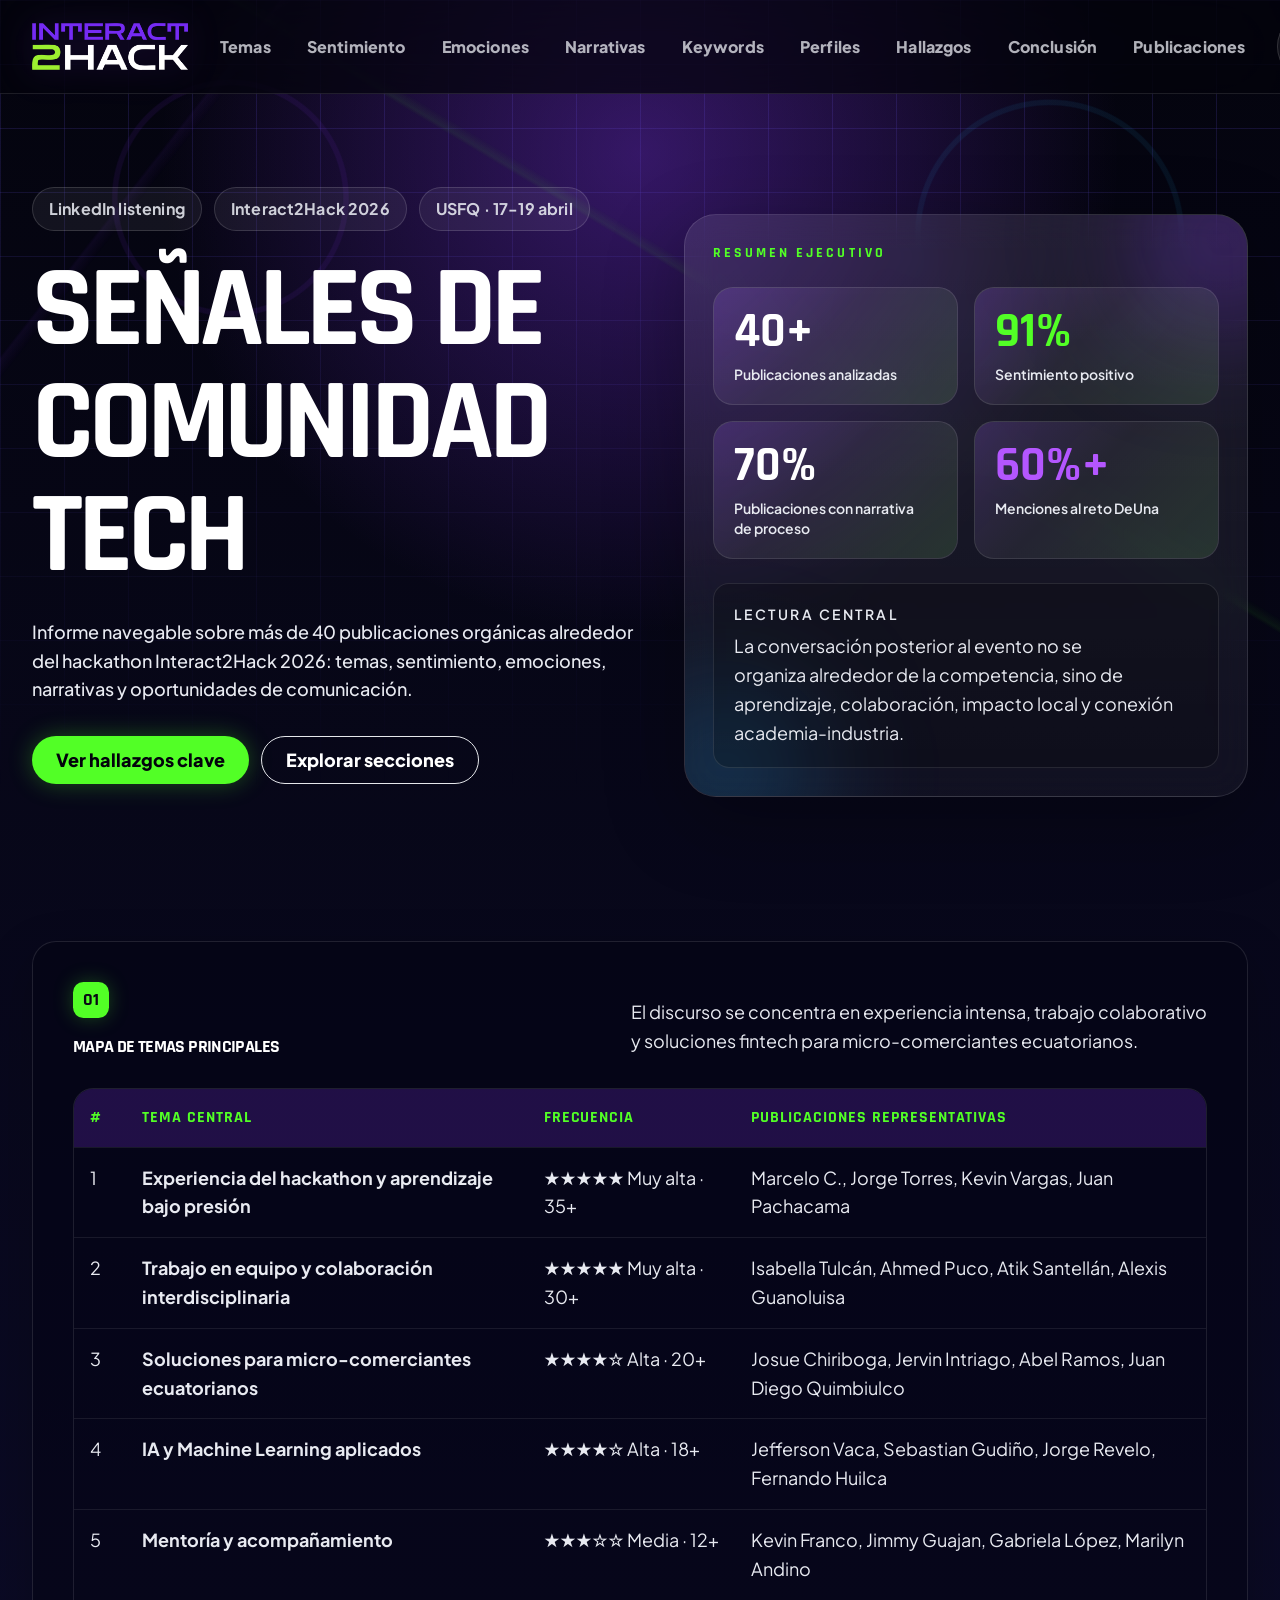
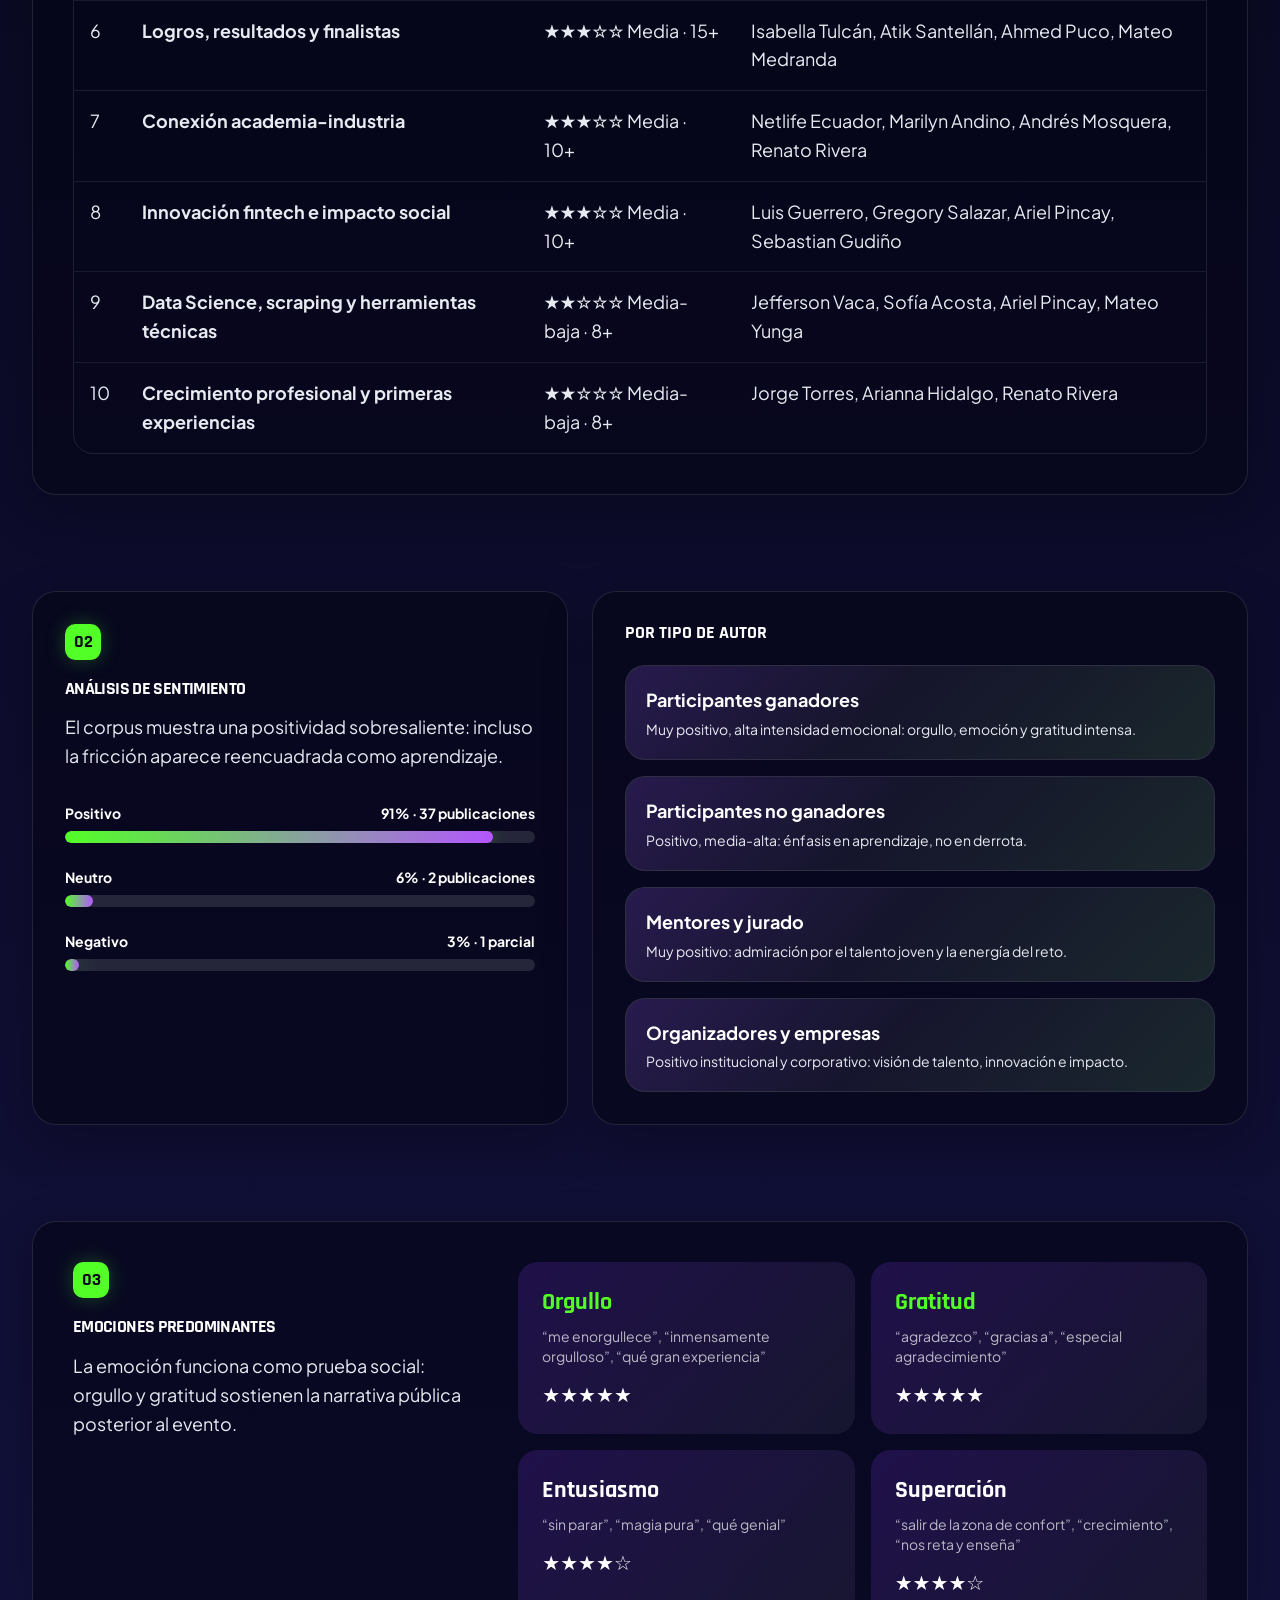
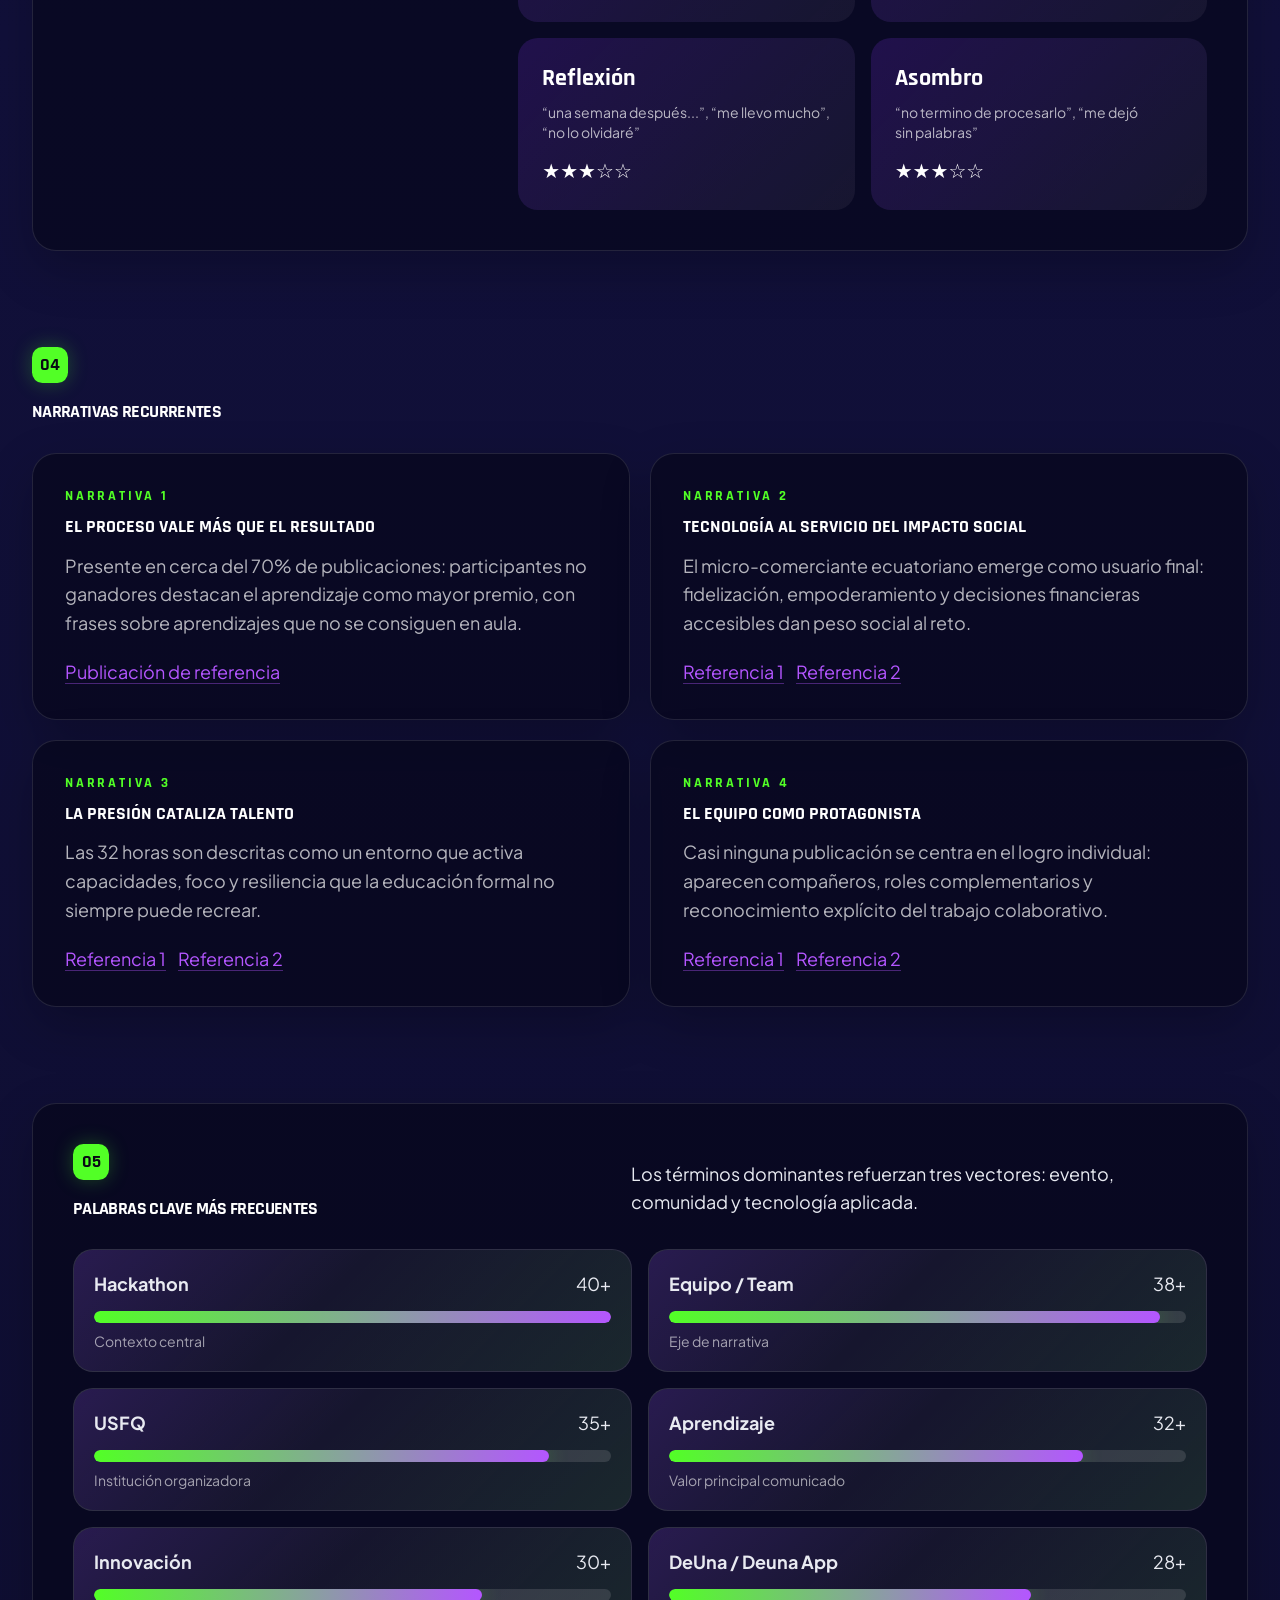
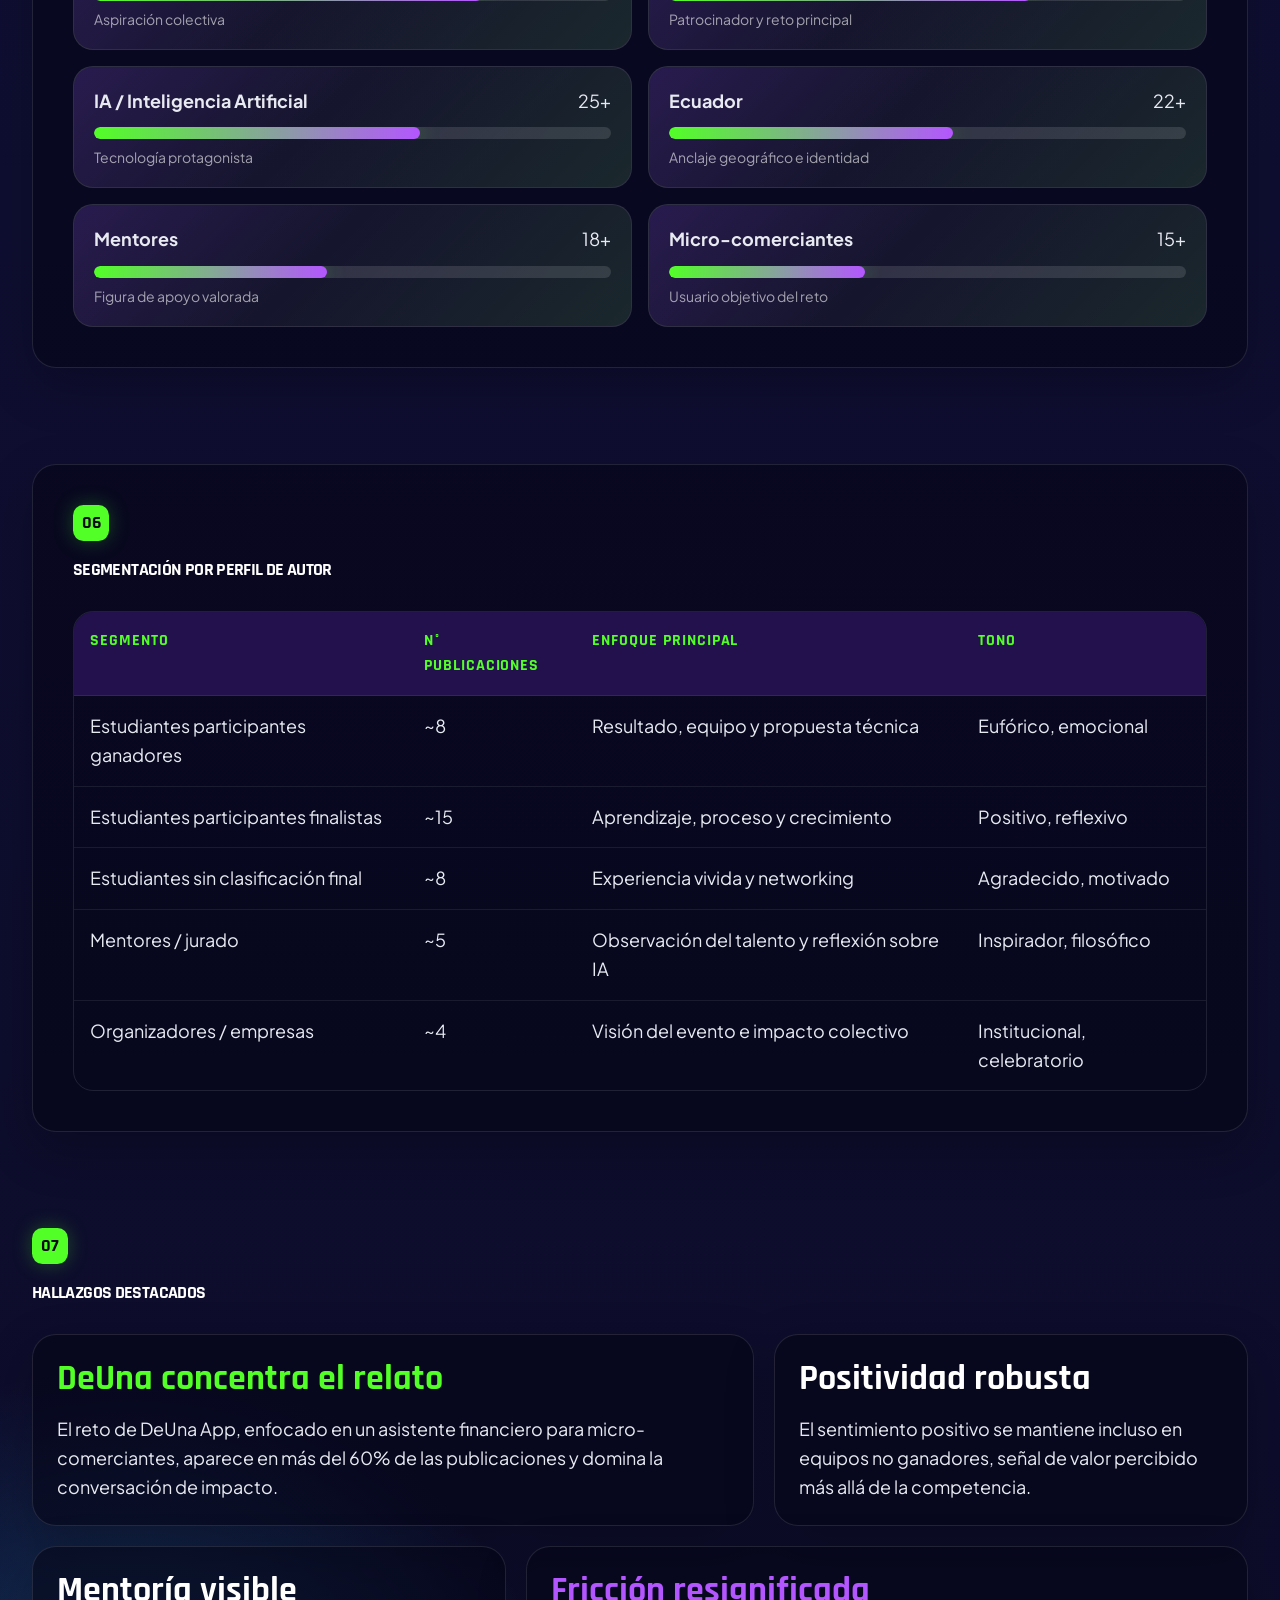
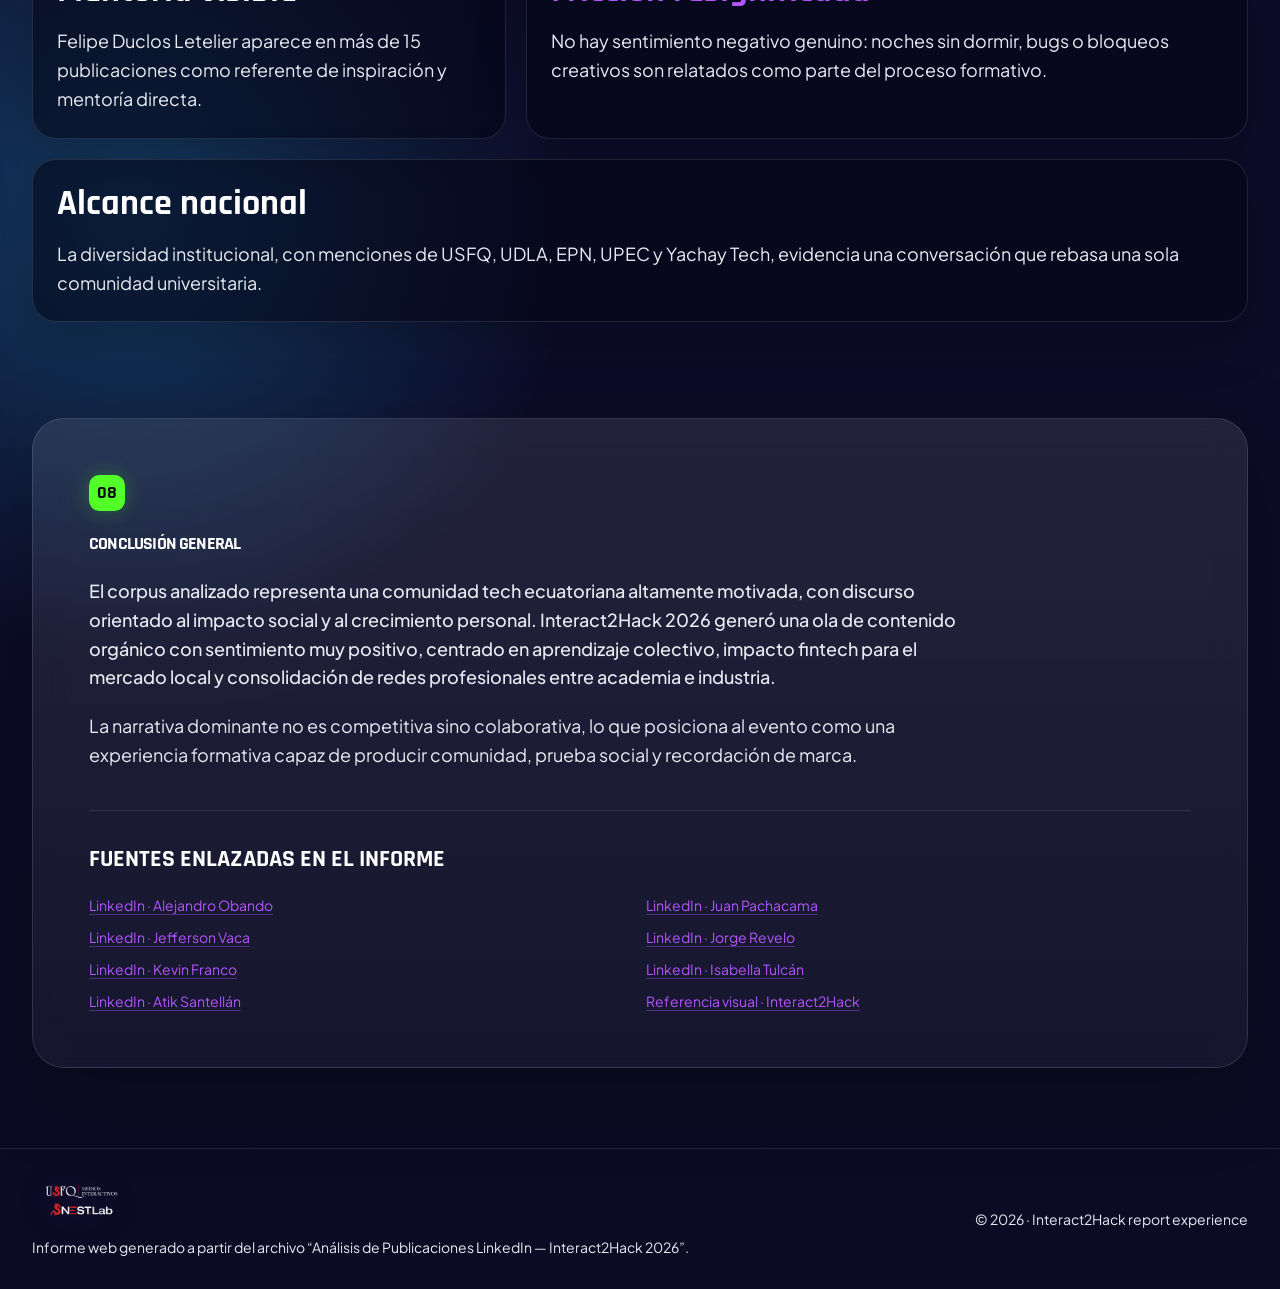
==== commit 1cb82248: "Fix responsive header logo proportions" ====
--- a/index.html
+++ b/index.html
@@ -29,12 +29,12 @@
 
       <header class="sticky top-0 z-50 border-b border-white/10 bg-i2h-void/70 backdrop-blur-2xl">
         <div class="mx-auto flex max-w-7xl items-center justify-between gap-4 px-4 py-3 sm:px-6 lg:px-8">
-          <a href="#inicio" class="flex min-h-11 items-center gap-3" aria-label="Ir al inicio del informe">
+          <a href="#inicio" class="flex min-h-11 shrink-0 items-center gap-3" aria-label="Ir al inicio del informe">
             <img
-              class="header-brand h-10 w-auto sm:h-12"
+              class="header-brand block h-auto w-[8.75rem] max-w-[52vw] shrink-0 object-contain sm:w-[10rem] lg:w-[11rem] xl:w-[9.75rem] 2xl:w-[11rem]"
               src="./assets/header-logo.png"
-              width="296"
-              height="92"
+              width="1200"
+              height="364"
               alt="Interact2Hack"
               decoding="async"
             />
--- a/styles.css
+++ b/styles.css
@@ -1 +1 @@
-*,:after,:before{--tw-border-spacing-x:0;--tw-border-spacing-y:0;--tw-translate-x:0;--tw-translate-y:0;--tw-rotate:0;--tw-skew-x:0;--tw-skew-y:0;--tw-scale-x:1;--tw-scale-y:1;--tw-pan-x: ;--tw-pan-y: ;--tw-pinch-zoom: ;--tw-scroll-snap-strictness:proximity;--tw-gradient-from-position: ;--tw-gradient-via-position: ;--tw-gradient-to-position: ;--tw-ordinal: ;--tw-slashed-zero: ;--tw-numeric-figure: ;--tw-numeric-spacing: ;--tw-numeric-fraction: ;--tw-ring-inset: ;--tw-ring-offset-width:0px;--tw-ring-offset-color:#fff;--tw-ring-color:rgba(59,130,246,.5);--tw-ring-offset-shadow:0 0 #0000;--tw-ring-shadow:0 0 #0000;--tw-shadow:0 0 #0000;--tw-shadow-colored:0 0 #0000;--tw-blur: ;--tw-brightness: ;--tw-contrast: ;--tw-grayscale: ;--tw-hue-rotate: ;--tw-invert: ;--tw-saturate: ;--tw-sepia: ;--tw-drop-shadow: ;--tw-backdrop-blur: ;--tw-backdrop-brightness: ;--tw-backdrop-contrast: ;--tw-backdrop-grayscale: ;--tw-backdrop-hue-rotate: ;--tw-backdrop-invert: ;--tw-backdrop-opacity: ;--tw-backdrop-saturate: ;--tw-backdrop-sepia: ;--tw-contain-size: ;--tw-contain-layout: ;--tw-contain-paint: ;--tw-contain-style: }::backdrop{--tw-border-spacing-x:0;--tw-border-spacing-y:0;--tw-translate-x:0;--tw-translate-y:0;--tw-rotate:0;--tw-skew-x:0;--tw-skew-y:0;--tw-scale-x:1;--tw-scale-y:1;--tw-pan-x: ;--tw-pan-y: ;--tw-pinch-zoom: ;--tw-scroll-snap-strictness:proximity;--tw-gradient-from-position: ;--tw-gradient-via-position: ;--tw-gradient-to-position: ;--tw-ordinal: ;--tw-slashed-zero: ;--tw-numeric-figure: ;--tw-numeric-spacing: ;--tw-numeric-fraction: ;--tw-ring-inset: ;--tw-ring-offset-width:0px;--tw-ring-offset-color:#fff;--tw-ring-color:rgba(59,130,246,.5);--tw-ring-offset-shadow:0 0 #0000;--tw-ring-shadow:0 0 #0000;--tw-shadow:0 0 #0000;--tw-shadow-colored:0 0 #0000;--tw-blur: ;--tw-brightness: ;--tw-contrast: ;--tw-grayscale: ;--tw-hue-rotate: ;--tw-invert: ;--tw-saturate: ;--tw-sepia: ;--tw-drop-shadow: ;--tw-backdrop-blur: ;--tw-backdrop-brightness: ;--tw-backdrop-contrast: ;--tw-backdrop-grayscale: ;--tw-backdrop-hue-rotate: ;--tw-backdrop-invert: ;--tw-backdrop-opacity: ;--tw-backdrop-saturate: ;--tw-backdrop-sepia: ;--tw-contain-size: ;--tw-contain-layout: ;--tw-contain-paint: ;--tw-contain-style: }/*! tailwindcss v3.4.19 | MIT License | https://tailwindcss.com*/*,:after,:before{box-sizing:border-box;border:0 solid #e5e7eb}:after,:before{--tw-content:""}:host,html{line-height:1.5;-webkit-text-size-adjust:100%;-moz-tab-size:4;-o-tab-size:4;tab-size:4;font-family:ui-sans-serif,system-ui,sans-serif,Apple Color Emoji,Segoe UI Emoji,Segoe UI Symbol,Noto Color Emoji;font-feature-settings:normal;font-variation-settings:normal;-webkit-tap-highlight-color:transparent}body{margin:0;line-height:inherit}hr{height:0;color:inherit;border-top-width:1px}abbr:where([title]){-webkit-text-decoration:underline dotted;text-decoration:underline dotted}h1,h2,h3,h4,h5,h6{font-size:inherit;font-weight:inherit}a{color:inherit;text-decoration:inherit}b,strong{font-weight:bolder}code,kbd,pre,samp{font-family:ui-monospace,SFMono-Regular,Menlo,Monaco,Consolas,Liberation Mono,Courier New,monospace;font-feature-settings:normal;font-variation-settings:normal;font-size:1em}small{font-size:80%}sub,sup{font-size:75%;line-height:0;position:relative;vertical-align:baseline}sub{bottom:-.25em}sup{top:-.5em}table{text-indent:0;border-color:inherit;border-collapse:collapse}button,input,optgroup,select,textarea{font-family:inherit;font-feature-settings:inherit;font-variation-settings:inherit;font-size:100%;font-weight:inherit;line-height:inherit;letter-spacing:inherit;color:inherit;margin:0;padding:0}button,select{text-transform:none}button,input:where([type=button]),input:where([type=reset]),input:where([type=submit]){-webkit-appearance:button;background-color:transparent;background-image:none}:-moz-focusring{outline:auto}:-moz-ui-invalid{box-shadow:none}progress{vertical-align:baseline}::-webkit-inner-spin-button,::-webkit-outer-spin-button{height:auto}[type=search]{-webkit-appearance:textfield;outline-offset:-2px}::-webkit-search-decoration{-webkit-appearance:none}::-webkit-file-upload-button{-webkit-appearance:button;font:inherit}summary{display:list-item}blockquote,dd,dl,figure,h1,h2,h3,h4,h5,h6,hr,p,pre{margin:0}fieldset{margin:0}fieldset,legend{padding:0}menu,ol,ul{list-style:none;margin:0;padding:0}dialog{padding:0}textarea{resize:vertical}input::-moz-placeholder,textarea::-moz-placeholder{opacity:1;color:#9ca3af}input::placeholder,textarea::placeholder{opacity:1;color:#9ca3af}[role=button],button{cursor:pointer}:disabled{cursor:default}audio,canvas,embed,iframe,img,object,svg,video{display:block;vertical-align:middle}img,video{max-width:100%;height:auto}[hidden]:where(:not([hidden=until-found])){display:none}:root{--space-1:0.25rem;--space-2:0.5rem;--space-3:0.75rem;--space-4:1rem;--space-5:1.25rem;--space-6:1.5rem;--space-8:2rem;--space-10:2.5rem;--space-12:3rem;--space-16:4rem;--space-20:5rem;--space-24:6rem;--text-xs:clamp(0.75rem,0.7rem + 0.25vw,0.875rem);--text-sm:clamp(0.875rem,0.8rem + 0.35vw,1rem);--text-base:clamp(1rem,0.95rem + 0.25vw,1.125rem);--text-lg:clamp(1.125rem,1rem + 0.75vw,1.5rem);--text-xl:clamp(1.5rem,1.2rem + 1.25vw,2.25rem);--text-2xl:clamp(2rem,1.2rem + 2.5vw,3.5rem);--text-3xl:clamp(2.5rem,1rem + 4vw,5rem)}*{box-sizing:border-box}html{scroll-behavior:smooth;scroll-padding-top:6rem;-webkit-font-smoothing:antialiased;-moz-osx-font-smoothing:grayscale}body{min-height:100dvh;font-family:Plus Jakarta Sans,ui-sans-serif,system-ui,sans-serif;font-size:var(--text-base);line-height:1.6;color:#e8eaf1;background:#070719;text-rendering:optimizeLegibility}body.light{color:#121226;background:#f3f4ff}.font-display,h1,h2,h3{font-family:Rajdhani,Oxanium,ui-sans-serif,system-ui,sans-serif;line-height:.98;text-wrap:balance}li,p{text-wrap:pretty}a,button{transition:color .18s cubic-bezier(.16,1,.3,1),background .18s cubic-bezier(.16,1,.3,1),border-color .18s cubic-bezier(.16,1,.3,1),transform .18s cubic-bezier(.16,1,.3,1)}button{cursor:pointer}:focus-visible{outline:2px solid #52ff26;outline-offset:3px;border-radius:.5rem}::-moz-selection{background:rgba(82,255,38,.35);color:#fff}::selection{background:rgba(82,255,38,.35);color:#fff}@media (prefers-reduced-motion:reduce){*,:after,:before{animation-duration:.01ms!important;animation-iteration-count:1!important;scroll-behavior:auto!important;transition-duration:.01ms!important}}.site-bg{background:radial-gradient(circle at 50% 2%,rgba(139,56,255,.36),transparent 30rem),radial-gradient(circle at 10% 86%,rgba(43,184,255,.28),transparent 28rem),linear-gradient(180deg,#04040e,#11103a 42%,#0b0b24)}body.light .site-bg{background:radial-gradient(circle at 50% 0,rgba(139,56,255,.18),transparent 32rem),radial-gradient(circle at 10% 84%,rgba(43,184,255,.16),transparent 28rem),linear-gradient(180deg,#fbfbff,#eef1ff 45%,#fff)}body.light footer .text-white,body.light main .text-white{color:#121226}body.light main .text-white\/82{color:rgba(18,18,38,.82)}body.light main .text-white\/78{color:rgba(18,18,38,.78)}body.light main .text-white\/76{color:rgba(18,18,38,.76)}body.light main .text-white\/72{color:rgba(18,18,38,.72)}body.light main .text-white\/70{color:rgba(18,18,38,.7)}body.light footer .text-white\/56,body.light main .text-white\/68{color:rgba(18,18,38,.68)}body.light main .text-white\/66{color:rgba(18,18,38,.66)}body.light main .text-white\/60{color:rgba(18,18,38,.6)}body.light main .text-white\/52{color:rgba(18,18,38,.52)}body.light footer.border-white\/10,body.light main .border-white\/10{border-color:rgba(17,16,58,.1)}body.light main .border-white\/14{border-color:rgba(17,16,58,.14)}body.light main .bg-white\/8{background-color:hsla(0,0%,100%,.62)}body.light main .hover\:bg-white\/14:hover{background-color:hsla(0,0%,100%,.9)}.grid-overlay{background-image:linear-gradient(rgba(116,94,255,.18) 1px,transparent 0),linear-gradient(90deg,rgba(116,94,255,.18) 1px,transparent 0);background-size:64px 64px;-webkit-mask-image:linear-gradient(180deg,#000,transparent 88%);mask-image:linear-gradient(180deg,#000,transparent 88%)}.scribble-overlay{background:linear-gradient(128deg,transparent 14%,rgba(139,56,255,.08) 14.2%,transparent 15%),linear-gradient(31deg,transparent 62%,rgba(82,255,38,.09) 62.3%,transparent 63%),radial-gradient(circle at 18% 22%,transparent 0 7rem,rgba(139,56,255,.11) 7.1rem 7.35rem,transparent 7.45rem),radial-gradient(circle at 82% 26%,transparent 0 8rem,rgba(43,184,255,.1) 8.1rem 8.35rem,transparent 8.45rem)}.footer-brand,.header-brand{filter:drop-shadow(0 0 18px rgba(139,56,255,.22))}body.light .footer-brand,body.light .header-brand{filter:drop-shadow(0 8px 20px rgba(17,16,58,.12))}.glass{border:1px solid hsla(0,0%,100%,.12);background:linear-gradient(180deg,hsla(0,0%,100%,.095),hsla(0,0%,100%,.045));box-shadow:0 24px 80px rgba(0,0,0,.28);backdrop-filter:blur(18px)}body.light .glass{border-color:rgba(31,25,81,.12);background:linear-gradient(180deg,hsla(0,0%,100%,.88),hsla(0,0%,100%,.68));box-shadow:0 24px 80px rgba(76,70,160,.16)}.chip{display:inline-flex;align-items:center;gap:var(--space-2);min-height:2.25rem;border:1px solid hsla(0,0%,100%,.14);border-radius:999px;padding:var(--space-2) var(--space-4);color:rgba(232,234,241,.88);background:hsla(0,0%,100%,.06);font-size:var(--text-sm);font-weight:700;letter-spacing:.01em}body.light .chip{border-color:rgba(17,16,58,.13);color:rgba(18,18,38,.8);background:hsla(0,0%,100%,.78)}.nav-link{display:flex;align-items:center;min-height:2.75rem;border-radius:999px;padding:0 var(--space-4);color:rgba(232,234,241,.76);font-size:var(--text-sm);font-weight:800;letter-spacing:.01em;white-space:nowrap}.nav-link.is-active,.nav-link:hover{color:#fff;background:rgba(139,56,255,.28)}body.light .nav-link{color:rgba(18,18,38,.72)}body.light .nav-link.is-active,body.light .nav-link:hover{color:#11103a;background:rgba(139,56,255,.12)}.section-card{border:1px solid hsla(0,0%,100%,.11);border-radius:1.5rem;background:rgba(5,5,20,.56);box-shadow:0 18px 50px rgba(0,0,0,.22)}body.light .section-card{border-color:rgba(17,16,58,.1);background:hsla(0,0%,100%,.82);box-shadow:0 18px 50px rgba(76,70,160,.12)}.metric-card{position:relative;overflow:hidden;border:1px solid hsla(0,0%,100%,.11);border-radius:1.25rem;padding:var(--space-5);background:hsla(0,0%,100%,.06)}body.light .metric-card{border-color:rgba(17,16,58,.1);background:hsla(0,0%,100%,.74)}.metric-card:before{content:"";position:absolute;inset:0;background:linear-gradient(135deg,rgba(139,56,255,.16),transparent 44%,rgba(82,255,38,.08));pointer-events:none}.marker{display:inline-grid;place-items:center;width:2.25rem;height:2.25rem;border-radius:.65rem;color:#090914;background:#52ff26;font-family:Rajdhani,Oxanium,ui-sans-serif,system-ui,sans-serif;font-weight:800;line-height:1;box-shadow:0 0 20px rgba(82,255,38,.26)}.table-wrap{overflow-x:auto;border:1px solid hsla(0,0%,100%,.1);border-radius:1.25rem}body.light .table-wrap{border-color:rgba(17,16,58,.1)}.report-table{min-width:720px;width:100%;border-collapse:collapse}.report-table th{color:#52ff26;background:rgba(139,56,255,.2);font-family:Rajdhani,Oxanium,ui-sans-serif,system-ui,sans-serif;font-size:var(--text-sm);letter-spacing:.06em;text-align:left;text-transform:uppercase}body.light .report-table th{color:#4516ad;background:rgba(139,56,255,.1)}.report-table td,.report-table th{padding:var(--space-4);border-bottom:1px solid hsla(0,0%,100%,.08);vertical-align:top}body.light .report-table td,body.light .report-table th{border-bottom-color:rgba(17,16,58,.08)}.report-table tr:last-child td{border-bottom:none}.progress-track{height:.75rem;overflow:hidden;border-radius:999px;background:hsla(0,0%,100%,.12)}body.light .progress-track{background:rgba(17,16,58,.1)}.progress-fill{height:100%;border-radius:inherit;background:linear-gradient(90deg,#52ff26,#b456ff);box-shadow:0 0 22px rgba(82,255,38,.32)}.quote-card{border-left:0;border-radius:1.25rem;padding:var(--space-6);background:linear-gradient(135deg,rgba(139,56,255,.18),hsla(0,0%,100%,.055))}body.light .quote-card{background:linear-gradient(135deg,rgba(139,56,255,.1),hsla(0,0%,100%,.78))}.source-link{color:#b456ff;text-decoration:underline;text-decoration-color:rgba(180,86,255,.38);text-underline-offset:.22em}.source-link:hover{color:#52ff26;text-decoration-color:rgba(82,255,38,.55)}.posts-grid{display:grid;gap:var(--space-5);grid-template-columns:repeat(auto-fill,minmax(min(100%,21rem),1fr))}.post-card{overflow:hidden;border:1px solid hsla(0,0%,100%,.11);border-radius:1.5rem;background:rgba(5,5,20,.58);box-shadow:0 18px 50px rgba(0,0,0,.2)}body.light .post-card{border-color:rgba(17,16,58,.1);background:hsla(0,0%,100%,.82);box-shadow:0 18px 50px rgba(76,70,160,.12)}.post-thumb{position:relative;display:flex;min-height:15.5rem;flex-direction:column;justify-content:space-between;overflow:hidden;padding:var(--space-5);color:#fff;background:radial-gradient(circle at 84% 12%,rgba(82,255,38,.28),transparent 8rem),radial-gradient(circle at 20% 22%,rgba(139,56,255,.62),transparent 10rem),linear-gradient(145deg,rgba(3,3,12,.95),rgba(17,16,58,.96));text-decoration:none}.post-thumb:before{content:"";position:absolute;inset:0;background-image:linear-gradient(hsla(0,0%,100%,.12) 1px,transparent 0),linear-gradient(90deg,hsla(0,0%,100%,.12) 1px,transparent 0);background-size:42px 42px;-webkit-mask-image:linear-gradient(180deg,#000,transparent 92%);mask-image:linear-gradient(180deg,#000,transparent 92%)}.post-thumb:after{content:"in";position:absolute;right:1.25rem;top:1.25rem;display:grid;width:2.75rem;height:2.75rem;place-items:center;border-radius:.8rem;color:#090914;background:#52ff26;font-family:Rajdhani,Oxanium,ui-sans-serif,system-ui,sans-serif;font-size:1.4rem;font-weight:800;box-shadow:0 0 24px rgba(82,255,38,.3)}.post-thumb:hover{transform:translateY(-2px)}.post-thumb-author,.post-thumb-label,.post-thumb-title{position:relative;z-index:1}.post-thumb-label{width:-moz-fit-content;width:fit-content;border:1px solid hsla(0,0%,100%,.18);border-radius:999px;padding:var(--space-2) var(--space-3);background:hsla(0,0%,100%,.08);font-size:var(--text-xs);letter-spacing:.12em}.post-thumb-label,.post-thumb-title{font-weight:800;text-transform:uppercase}.post-thumb-title{max-width:13ch;font-family:Rajdhani,Oxanium,ui-sans-serif,system-ui,sans-serif;font-size:clamp(2.2rem,5vw,3.8rem);line-height:.92}.post-thumb-author{color:#52ff26;font-size:var(--text-sm);font-weight:800}.post-body{padding:var(--space-5)}.post-author{color:#52ff26;font-size:var(--text-sm);font-weight:800}.post-title{margin-top:var(--space-2);color:#fff;font-family:Rajdhani,Oxanium,ui-sans-serif,system-ui,sans-serif;font-size:var(--text-xl);font-weight:800;line-height:1;text-transform:uppercase}body.light .post-title{color:#121226}.post-excerpt{margin-top:var(--space-4);color:rgba(232,234,241,.72);font-size:var(--text-sm)}body.light .post-excerpt{color:rgba(18,18,38,.68)}.post-link{display:inline-flex;min-height:2.75rem;align-items:center;margin-top:var(--space-5);border-radius:999px;padding:0 var(--space-4);color:#090914;background:#52ff26;font-size:var(--text-sm);font-weight:900;text-decoration:none}.post-link:hover{transform:translateY(-1px);background:#fff}.sr-only{position:absolute;width:1px;height:1px;padding:0;margin:-1px;overflow:hidden;clip:rect(0,0,0,0);white-space:nowrap;border-width:0}.pointer-events-none{pointer-events:none}.visible{visibility:visible}.collapse{visibility:collapse}.fixed{position:fixed}.absolute{position:absolute}.relative{position:relative}.sticky{position:sticky}.inset-0{inset:0}.-bottom-16{bottom:-4rem}.-left-12{left:-3rem}.-right-16{right:-4rem}.-top-16{top:-4rem}.top-0{top:0}.z-0{z-index:0}.z-10{z-index:10}.z-50{z-index:50}.mx-auto{margin-left:auto;margin-right:auto}.mb-2{margin-bottom:.5rem}.mb-6{margin-bottom:1.5rem}.mb-8{margin-bottom:2rem}.mt-1{margin-top:.25rem}.mt-10{margin-top:2.5rem}.mt-2{margin-top:.5rem}.mt-3{margin-top:.75rem}.mt-4{margin-top:1rem}.mt-5{margin-top:1.25rem}.mt-6{margin-top:1.5rem}.mt-8{margin-top:2rem}.flex{display:flex}.inline-flex{display:inline-flex}.table{display:table}.\!grid{display:grid!important}.grid{display:grid}.hidden{display:none}.h-10{height:2.5rem}.h-44{height:11rem}.min-h-11{min-height:2.75rem}.min-h-12{min-height:3rem}.min-h-screen{min-height:100vh}.w-44{width:11rem}.w-auto{width:auto}.w-fit{width:-moz-fit-content;width:fit-content}.min-w-11{min-width:2.75rem}.max-w-2xl{max-width:42rem}.max-w-3xl{max-width:48rem}.max-w-4xl{max-width:56rem}.max-w-5xl{max-width:64rem}.max-w-7xl{max-width:80rem}.max-w-\[15rem\]{max-width:15rem}.max-w-xl{max-width:36rem}.border-collapse{border-collapse:collapse}.transform{transform:translate(var(--tw-translate-x),var(--tw-translate-y)) rotate(var(--tw-rotate)) skewX(var(--tw-skew-x)) skewY(var(--tw-skew-y)) scaleX(var(--tw-scale-x)) scaleY(var(--tw-scale-y))}.grid-cols-2{grid-template-columns:repeat(2,minmax(0,1fr))}.flex-col{flex-direction:column}.flex-wrap{flex-wrap:wrap}.items-center{align-items:center}.justify-center{justify-content:center}.justify-between{justify-content:space-between}.gap-1{gap:.25rem}.gap-10{gap:2.5rem}.gap-2{gap:.5rem}.gap-3{gap:.75rem}.gap-4{gap:1rem}.gap-5{gap:1.25rem}.gap-6{gap:1.5rem}.gap-8{gap:2rem}.space-y-6>:not([hidden])~:not([hidden]){--tw-space-y-reverse:0;margin-top:calc(1.5rem*(1 - var(--tw-space-y-reverse)));margin-bottom:calc(1.5rem*var(--tw-space-y-reverse))}.overflow-hidden{overflow:hidden}.text-wrap{text-wrap:wrap}.rounded-2xl{border-radius:1rem}.rounded-\[1\.5rem\]{border-radius:1.5rem}.rounded-\[2rem\]{border-radius:2rem}.rounded-full{border-radius:9999px}.border{border-width:1px}.border-b{border-bottom-width:1px}.border-t{border-top-width:1px}.border-white{--tw-border-opacity:1;border-color:rgb(255 255 255/var(--tw-border-opacity,1))}.border-white\/10{border-color:hsla(0,0%,100%,.1)}.\!bg-i2h-violet2{--tw-bg-opacity:1!important;background-color:rgb(180 86 255/var(--tw-bg-opacity,1))!important}.\!bg-white\/50{background-color:hsla(0,0%,100%,.5)!important}.bg-black\/20{background-color:rgba(0,0,0,.2)}.bg-i2h-cyan\/25{background-color:rgba(43,184,255,.25)}.bg-i2h-lime{--tw-bg-opacity:1;background-color:rgb(82 255 38/var(--tw-bg-opacity,1))}.bg-i2h-violet\/35{background-color:rgba(139,56,255,.35)}.bg-i2h-void\/70{background-color:rgba(3,3,12,.7)}.bg-white{--tw-bg-opacity:1;background-color:rgb(255 255 255/var(--tw-bg-opacity,1))}.object-contain{-o-object-fit:contain;object-fit:contain}.p-5{padding:1.25rem}.p-6{padding:1.5rem}.px-4{padding-left:1rem;padding-right:1rem}.px-5{padding-left:1.25rem;padding-right:1.25rem}.px-6{padding-left:1.5rem;padding-right:1.5rem}.py-12{padding-top:3rem;padding-bottom:3rem}.py-3{padding-top:.75rem;padding-bottom:.75rem}.py-8{padding-top:2rem;padding-bottom:2rem}.pb-10{padding-bottom:2.5rem}.pb-16{padding-bottom:4rem}.pb-20{padding-bottom:5rem}.pt-12{padding-top:3rem}.pt-8{padding-top:2rem}.font-display{font-family:Rajdhani,Oxanium,ui-sans-serif,system-ui,sans-serif}.text-2xl{font-size:1.5rem;line-height:2rem}.text-4xl{font-size:2.25rem;line-height:2.5rem}.text-5xl{font-size:3rem;line-height:1}.text-\[clamp\(3rem\2c 8vw\2c 7rem\)\]{font-size:clamp(3rem,8vw,7rem)}.text-\[clamp\(3rem\2c 9vw\2c 7\.75rem\)\]{font-size:clamp(3rem,9vw,7.75rem)}.text-sm{font-size:.875rem;line-height:1.25rem}.text-xl{font-size:1.25rem;line-height:1.75rem}.font-bold{font-weight:700}.font-extrabold{font-weight:800}.font-medium{font-weight:500}.font-semibold{font-weight:600}.uppercase{text-transform:uppercase}.tracking-\[-\.035em\]{letter-spacing:-.035em}.tracking-\[-\.045em\]{letter-spacing:-.045em}.tracking-\[\.18em\]{letter-spacing:.18em}.tracking-\[\.22em\]{letter-spacing:.22em}.tracking-\[\.2em\]{letter-spacing:.2em}.text-\[var\(--text-2xl\)\]{color:var(--text-2xl)}.text-\[var\(--text-3xl\)\]{color:var(--text-3xl)}.text-\[var\(--text-lg\)\]{color:var(--text-lg)}.text-\[var\(--text-xl\)\]{color:var(--text-xl)}.text-i2h-lime{--tw-text-opacity:1;color:rgb(82 255 38/var(--tw-text-opacity,1))}.text-i2h-violet2{--tw-text-opacity:1;color:rgb(180 86 255/var(--tw-text-opacity,1))}.text-i2h-void{--tw-text-opacity:1;color:rgb(3 3 12/var(--tw-text-opacity,1))}.text-white{--tw-text-opacity:1;color:rgb(255 255 255/var(--tw-text-opacity,1))}.text-white\/60{color:hsla(0,0%,100%,.6)}.text-white\/70{color:hsla(0,0%,100%,.7)}.underline{text-decoration-line:underline}.antialiased{-webkit-font-smoothing:antialiased;-moz-osx-font-smoothing:grayscale}.opacity-80{opacity:.8}.\!shadow-none{--tw-shadow:0 0 #0000!important;--tw-shadow-colored:0 0 #0000!important;box-shadow:var(--tw-ring-offset-shadow,0 0 #0000),var(--tw-ring-shadow,0 0 #0000),var(--tw-shadow)!important}.shadow-lime{--tw-shadow:0 0 24px rgba(82,255,38,.28);--tw-shadow-colored:0 0 24px var(--tw-shadow-color);box-shadow:var(--tw-ring-offset-shadow,0 0 #0000),var(--tw-ring-shadow,0 0 #0000),var(--tw-shadow)}.outline{outline-style:solid}.blur{--tw-blur:blur(8px)}.blur,.blur-3xl{filter:var(--tw-blur) var(--tw-brightness) var(--tw-contrast) var(--tw-grayscale) var(--tw-hue-rotate) var(--tw-invert) var(--tw-saturate) var(--tw-sepia) var(--tw-drop-shadow)}.blur-3xl{--tw-blur:blur(64px)}.drop-shadow{--tw-drop-shadow:drop-shadow(0 1px 2px rgba(0,0,0,.1)) drop-shadow(0 1px 1px rgba(0,0,0,.06))}.drop-shadow,.grayscale{filter:var(--tw-blur) var(--tw-brightness) var(--tw-contrast) var(--tw-grayscale) var(--tw-hue-rotate) var(--tw-invert) var(--tw-saturate) var(--tw-sepia) var(--tw-drop-shadow)}.grayscale{--tw-grayscale:grayscale(100%)}.filter{filter:var(--tw-blur) var(--tw-brightness) var(--tw-contrast) var(--tw-grayscale) var(--tw-hue-rotate) var(--tw-invert) var(--tw-saturate) var(--tw-sepia) var(--tw-drop-shadow)}.backdrop-blur-2xl{--tw-backdrop-blur:blur(40px)}.backdrop-blur-2xl,.backdrop-filter{backdrop-filter:var(--tw-backdrop-blur) var(--tw-backdrop-brightness) var(--tw-backdrop-contrast) var(--tw-backdrop-grayscale) var(--tw-backdrop-hue-rotate) var(--tw-backdrop-invert) var(--tw-backdrop-opacity) var(--tw-backdrop-saturate) var(--tw-backdrop-sepia)}.transition{transition-property:color,background-color,border-color,text-decoration-color,fill,stroke,opacity,box-shadow,transform,filter,backdrop-filter;transition-timing-function:cubic-bezier(.4,0,.2,1);transition-duration:.15s}.hover\:-translate-y-0\.5:hover{--tw-translate-y:-0.125rem;transform:translate(var(--tw-translate-x),var(--tw-translate-y)) rotate(var(--tw-rotate)) skewX(var(--tw-skew-x)) skewY(var(--tw-skew-y)) scaleX(var(--tw-scale-x)) scaleY(var(--tw-scale-y))}.hover\:bg-white:hover{--tw-bg-opacity:1;background-color:rgb(255 255 255/var(--tw-bg-opacity,1))}.focus\:not-sr-only:focus{position:static;width:auto;height:auto;padding:0;margin:0;overflow:visible;clip:auto;white-space:normal}.focus\:fixed:focus{position:fixed}.focus\:left-4:focus{left:1rem}.focus\:top-4:focus{top:1rem}.focus\:z-\[80\]:focus{z-index:80}.focus\:rounded-full:focus{border-radius:9999px}.focus\:bg-i2h-lime:focus{--tw-bg-opacity:1;background-color:rgb(82 255 38/var(--tw-bg-opacity,1))}.focus\:px-4:focus{padding-left:1rem;padding-right:1rem}.focus\:py-3:focus{padding-top:.75rem;padding-bottom:.75rem}.focus\:font-bold:focus{font-weight:700}.focus\:text-i2h-void:focus{--tw-text-opacity:1;color:rgb(3 3 12/var(--tw-text-opacity,1))}@media (min-width:640px){.sm\:inline{display:inline}.sm\:h-12{height:3rem}.sm\:grid-cols-2{grid-template-columns:repeat(2,minmax(0,1fr))}.sm\:grid-cols-4{grid-template-columns:repeat(4,minmax(0,1fr))}.sm\:flex-row{flex-direction:row}.sm\:items-center{align-items:center}.sm\:p-10{padding:2.5rem}.sm\:p-7{padding:1.75rem}.sm\:p-8{padding:2rem}.sm\:px-6{padding-left:1.5rem;padding-right:1.5rem}}@media (min-width:768px){.md\:flex-row{flex-direction:row}.md\:items-center{align-items:center}}@media (min-width:1024px){.lg\:col-span-2{grid-column:span 2/span 2}.lg\:col-span-3{grid-column:span 3/span 3}.lg\:col-span-5{grid-column:span 5/span 5}.lg\:mt-10{margin-top:2.5rem}.lg\:grid-cols-2{grid-template-columns:repeat(2,minmax(0,1fr))}.lg\:grid-cols-5{grid-template-columns:repeat(5,minmax(0,1fr))}.lg\:grid-cols-\[\.75fr_1\.25fr\]{grid-template-columns:.75fr 1.25fr}.lg\:grid-cols-\[\.9fr_1\.1fr\]{grid-template-columns:.9fr 1.1fr}.lg\:grid-cols-\[1\.04fr_\.96fr\]{grid-template-columns:1.04fr .96fr}.lg\:flex-row{flex-direction:row}.lg\:items-end{align-items:flex-end}.lg\:justify-between{justify-content:space-between}.lg\:p-10{padding:2.5rem}.lg\:p-14{padding:3.5rem}.lg\:px-8{padding-left:2rem;padding-right:2rem}.lg\:pb-16{padding-bottom:4rem}.lg\:pb-24{padding-bottom:6rem}.lg\:pt-20{padding-top:5rem}}@media (min-width:1280px){.xl\:flex{display:flex}.xl\:hidden{display:none}}+*,:after,:before{--tw-border-spacing-x:0;--tw-border-spacing-y:0;--tw-translate-x:0;--tw-translate-y:0;--tw-rotate:0;--tw-skew-x:0;--tw-skew-y:0;--tw-scale-x:1;--tw-scale-y:1;--tw-pan-x: ;--tw-pan-y: ;--tw-pinch-zoom: ;--tw-scroll-snap-strictness:proximity;--tw-gradient-from-position: ;--tw-gradient-via-position: ;--tw-gradient-to-position: ;--tw-ordinal: ;--tw-slashed-zero: ;--tw-numeric-figure: ;--tw-numeric-spacing: ;--tw-numeric-fraction: ;--tw-ring-inset: ;--tw-ring-offset-width:0px;--tw-ring-offset-color:#fff;--tw-ring-color:rgba(59,130,246,.5);--tw-ring-offset-shadow:0 0 #0000;--tw-ring-shadow:0 0 #0000;--tw-shadow:0 0 #0000;--tw-shadow-colored:0 0 #0000;--tw-blur: ;--tw-brightness: ;--tw-contrast: ;--tw-grayscale: ;--tw-hue-rotate: ;--tw-invert: ;--tw-saturate: ;--tw-sepia: ;--tw-drop-shadow: ;--tw-backdrop-blur: ;--tw-backdrop-brightness: ;--tw-backdrop-contrast: ;--tw-backdrop-grayscale: ;--tw-backdrop-hue-rotate: ;--tw-backdrop-invert: ;--tw-backdrop-opacity: ;--tw-backdrop-saturate: ;--tw-backdrop-sepia: ;--tw-contain-size: ;--tw-contain-layout: ;--tw-contain-paint: ;--tw-contain-style: }::backdrop{--tw-border-spacing-x:0;--tw-border-spacing-y:0;--tw-translate-x:0;--tw-translate-y:0;--tw-rotate:0;--tw-skew-x:0;--tw-skew-y:0;--tw-scale-x:1;--tw-scale-y:1;--tw-pan-x: ;--tw-pan-y: ;--tw-pinch-zoom: ;--tw-scroll-snap-strictness:proximity;--tw-gradient-from-position: ;--tw-gradient-via-position: ;--tw-gradient-to-position: ;--tw-ordinal: ;--tw-slashed-zero: ;--tw-numeric-figure: ;--tw-numeric-spacing: ;--tw-numeric-fraction: ;--tw-ring-inset: ;--tw-ring-offset-width:0px;--tw-ring-offset-color:#fff;--tw-ring-color:rgba(59,130,246,.5);--tw-ring-offset-shadow:0 0 #0000;--tw-ring-shadow:0 0 #0000;--tw-shadow:0 0 #0000;--tw-shadow-colored:0 0 #0000;--tw-blur: ;--tw-brightness: ;--tw-contrast: ;--tw-grayscale: ;--tw-hue-rotate: ;--tw-invert: ;--tw-saturate: ;--tw-sepia: ;--tw-drop-shadow: ;--tw-backdrop-blur: ;--tw-backdrop-brightness: ;--tw-backdrop-contrast: ;--tw-backdrop-grayscale: ;--tw-backdrop-hue-rotate: ;--tw-backdrop-invert: ;--tw-backdrop-opacity: ;--tw-backdrop-saturate: ;--tw-backdrop-sepia: ;--tw-contain-size: ;--tw-contain-layout: ;--tw-contain-paint: ;--tw-contain-style: }/*! tailwindcss v3.4.19 | MIT License | https://tailwindcss.com*/*,:after,:before{box-sizing:border-box;border:0 solid #e5e7eb}:after,:before{--tw-content:""}:host,html{line-height:1.5;-webkit-text-size-adjust:100%;-moz-tab-size:4;-o-tab-size:4;tab-size:4;font-family:ui-sans-serif,system-ui,sans-serif,Apple Color Emoji,Segoe UI Emoji,Segoe UI Symbol,Noto Color Emoji;font-feature-settings:normal;font-variation-settings:normal;-webkit-tap-highlight-color:transparent}body{margin:0;line-height:inherit}hr{height:0;color:inherit;border-top-width:1px}abbr:where([title]){-webkit-text-decoration:underline dotted;text-decoration:underline dotted}h1,h2,h3,h4,h5,h6{font-size:inherit;font-weight:inherit}a{color:inherit;text-decoration:inherit}b,strong{font-weight:bolder}code,kbd,pre,samp{font-family:ui-monospace,SFMono-Regular,Menlo,Monaco,Consolas,Liberation Mono,Courier New,monospace;font-feature-settings:normal;font-variation-settings:normal;font-size:1em}small{font-size:80%}sub,sup{font-size:75%;line-height:0;position:relative;vertical-align:baseline}sub{bottom:-.25em}sup{top:-.5em}table{text-indent:0;border-color:inherit;border-collapse:collapse}button,input,optgroup,select,textarea{font-family:inherit;font-feature-settings:inherit;font-variation-settings:inherit;font-size:100%;font-weight:inherit;line-height:inherit;letter-spacing:inherit;color:inherit;margin:0;padding:0}button,select{text-transform:none}button,input:where([type=button]),input:where([type=reset]),input:where([type=submit]){-webkit-appearance:button;background-color:transparent;background-image:none}:-moz-focusring{outline:auto}:-moz-ui-invalid{box-shadow:none}progress{vertical-align:baseline}::-webkit-inner-spin-button,::-webkit-outer-spin-button{height:auto}[type=search]{-webkit-appearance:textfield;outline-offset:-2px}::-webkit-search-decoration{-webkit-appearance:none}::-webkit-file-upload-button{-webkit-appearance:button;font:inherit}summary{display:list-item}blockquote,dd,dl,figure,h1,h2,h3,h4,h5,h6,hr,p,pre{margin:0}fieldset{margin:0}fieldset,legend{padding:0}menu,ol,ul{list-style:none;margin:0;padding:0}dialog{padding:0}textarea{resize:vertical}input::-moz-placeholder,textarea::-moz-placeholder{opacity:1;color:#9ca3af}input::placeholder,textarea::placeholder{opacity:1;color:#9ca3af}[role=button],button{cursor:pointer}:disabled{cursor:default}audio,canvas,embed,iframe,img,object,svg,video{display:block;vertical-align:middle}img,video{max-width:100%;height:auto}[hidden]:where(:not([hidden=until-found])){display:none}:root{--space-1:0.25rem;--space-2:0.5rem;--space-3:0.75rem;--space-4:1rem;--space-5:1.25rem;--space-6:1.5rem;--space-8:2rem;--space-10:2.5rem;--space-12:3rem;--space-16:4rem;--space-20:5rem;--space-24:6rem;--text-xs:clamp(0.75rem,0.7rem + 0.25vw,0.875rem);--text-sm:clamp(0.875rem,0.8rem + 0.35vw,1rem);--text-base:clamp(1rem,0.95rem + 0.25vw,1.125rem);--text-lg:clamp(1.125rem,1rem + 0.75vw,1.5rem);--text-xl:clamp(1.5rem,1.2rem + 1.25vw,2.25rem);--text-2xl:clamp(2rem,1.2rem + 2.5vw,3.5rem);--text-3xl:clamp(2.5rem,1rem + 4vw,5rem)}*{box-sizing:border-box}html{scroll-behavior:smooth;scroll-padding-top:6rem;-webkit-font-smoothing:antialiased;-moz-osx-font-smoothing:grayscale}body{min-height:100dvh;font-family:Plus Jakarta Sans,ui-sans-serif,system-ui,sans-serif;font-size:var(--text-base);line-height:1.6;color:#e8eaf1;background:#070719;text-rendering:optimizeLegibility}body.light{color:#121226;background:#f3f4ff}.font-display,h1,h2,h3{font-family:Rajdhani,Oxanium,ui-sans-serif,system-ui,sans-serif;line-height:.98;text-wrap:balance}li,p{text-wrap:pretty}a,button{transition:color .18s cubic-bezier(.16,1,.3,1),background .18s cubic-bezier(.16,1,.3,1),border-color .18s cubic-bezier(.16,1,.3,1),transform .18s cubic-bezier(.16,1,.3,1)}button{cursor:pointer}:focus-visible{outline:2px solid #52ff26;outline-offset:3px;border-radius:.5rem}::-moz-selection{background:rgba(82,255,38,.35);color:#fff}::selection{background:rgba(82,255,38,.35);color:#fff}@media (prefers-reduced-motion:reduce){*,:after,:before{animation-duration:.01ms!important;animation-iteration-count:1!important;scroll-behavior:auto!important;transition-duration:.01ms!important}}.site-bg{background:radial-gradient(circle at 50% 2%,rgba(139,56,255,.36),transparent 30rem),radial-gradient(circle at 10% 86%,rgba(43,184,255,.28),transparent 28rem),linear-gradient(180deg,#04040e,#11103a 42%,#0b0b24)}body.light .site-bg{background:radial-gradient(circle at 50% 0,rgba(139,56,255,.18),transparent 32rem),radial-gradient(circle at 10% 84%,rgba(43,184,255,.16),transparent 28rem),linear-gradient(180deg,#fbfbff,#eef1ff 45%,#fff)}body.light footer .text-white,body.light main .text-white{color:#121226}body.light main .text-white\/82{color:rgba(18,18,38,.82)}body.light main .text-white\/78{color:rgba(18,18,38,.78)}body.light main .text-white\/76{color:rgba(18,18,38,.76)}body.light main .text-white\/72{color:rgba(18,18,38,.72)}body.light main .text-white\/70{color:rgba(18,18,38,.7)}body.light footer .text-white\/56,body.light main .text-white\/68{color:rgba(18,18,38,.68)}body.light main .text-white\/66{color:rgba(18,18,38,.66)}body.light main .text-white\/60{color:rgba(18,18,38,.6)}body.light main .text-white\/52{color:rgba(18,18,38,.52)}body.light footer.border-white\/10,body.light main .border-white\/10{border-color:rgba(17,16,58,.1)}body.light main .border-white\/14{border-color:rgba(17,16,58,.14)}body.light main .bg-white\/8{background-color:hsla(0,0%,100%,.62)}body.light main .hover\:bg-white\/14:hover{background-color:hsla(0,0%,100%,.9)}.grid-overlay{background-image:linear-gradient(rgba(116,94,255,.18) 1px,transparent 0),linear-gradient(90deg,rgba(116,94,255,.18) 1px,transparent 0);background-size:64px 64px;-webkit-mask-image:linear-gradient(180deg,#000,transparent 88%);mask-image:linear-gradient(180deg,#000,transparent 88%)}.scribble-overlay{background:linear-gradient(128deg,transparent 14%,rgba(139,56,255,.08) 14.2%,transparent 15%),linear-gradient(31deg,transparent 62%,rgba(82,255,38,.09) 62.3%,transparent 63%),radial-gradient(circle at 18% 22%,transparent 0 7rem,rgba(139,56,255,.11) 7.1rem 7.35rem,transparent 7.45rem),radial-gradient(circle at 82% 26%,transparent 0 8rem,rgba(43,184,255,.1) 8.1rem 8.35rem,transparent 8.45rem)}.footer-brand,.header-brand{filter:drop-shadow(0 0 18px rgba(139,56,255,.22))}body.light .footer-brand,body.light .header-brand{filter:drop-shadow(0 8px 20px rgba(17,16,58,.12))}.glass{border:1px solid hsla(0,0%,100%,.12);background:linear-gradient(180deg,hsla(0,0%,100%,.095),hsla(0,0%,100%,.045));box-shadow:0 24px 80px rgba(0,0,0,.28);backdrop-filter:blur(18px)}body.light .glass{border-color:rgba(31,25,81,.12);background:linear-gradient(180deg,hsla(0,0%,100%,.88),hsla(0,0%,100%,.68));box-shadow:0 24px 80px rgba(76,70,160,.16)}.chip{display:inline-flex;align-items:center;gap:var(--space-2);min-height:2.25rem;border:1px solid hsla(0,0%,100%,.14);border-radius:999px;padding:var(--space-2) var(--space-4);color:rgba(232,234,241,.88);background:hsla(0,0%,100%,.06);font-size:var(--text-sm);font-weight:700;letter-spacing:.01em}body.light .chip{border-color:rgba(17,16,58,.13);color:rgba(18,18,38,.8);background:hsla(0,0%,100%,.78)}.nav-link{display:flex;align-items:center;min-height:2.75rem;border-radius:999px;padding:0 var(--space-4);color:rgba(232,234,241,.76);font-size:var(--text-sm);font-weight:800;letter-spacing:.01em;white-space:nowrap}.nav-link.is-active,.nav-link:hover{color:#fff;background:rgba(139,56,255,.28)}body.light .nav-link{color:rgba(18,18,38,.72)}body.light .nav-link.is-active,body.light .nav-link:hover{color:#11103a;background:rgba(139,56,255,.12)}.section-card{border:1px solid hsla(0,0%,100%,.11);border-radius:1.5rem;background:rgba(5,5,20,.56);box-shadow:0 18px 50px rgba(0,0,0,.22)}body.light .section-card{border-color:rgba(17,16,58,.1);background:hsla(0,0%,100%,.82);box-shadow:0 18px 50px rgba(76,70,160,.12)}.metric-card{position:relative;overflow:hidden;border:1px solid hsla(0,0%,100%,.11);border-radius:1.25rem;padding:var(--space-5);background:hsla(0,0%,100%,.06)}body.light .metric-card{border-color:rgba(17,16,58,.1);background:hsla(0,0%,100%,.74)}.metric-card:before{content:"";position:absolute;inset:0;background:linear-gradient(135deg,rgba(139,56,255,.16),transparent 44%,rgba(82,255,38,.08));pointer-events:none}.marker{display:inline-grid;place-items:center;width:2.25rem;height:2.25rem;border-radius:.65rem;color:#090914;background:#52ff26;font-family:Rajdhani,Oxanium,ui-sans-serif,system-ui,sans-serif;font-weight:800;line-height:1;box-shadow:0 0 20px rgba(82,255,38,.26)}.table-wrap{overflow-x:auto;border:1px solid hsla(0,0%,100%,.1);border-radius:1.25rem}body.light .table-wrap{border-color:rgba(17,16,58,.1)}.report-table{min-width:720px;width:100%;border-collapse:collapse}.report-table th{color:#52ff26;background:rgba(139,56,255,.2);font-family:Rajdhani,Oxanium,ui-sans-serif,system-ui,sans-serif;font-size:var(--text-sm);letter-spacing:.06em;text-align:left;text-transform:uppercase}body.light .report-table th{color:#4516ad;background:rgba(139,56,255,.1)}.report-table td,.report-table th{padding:var(--space-4);border-bottom:1px solid hsla(0,0%,100%,.08);vertical-align:top}body.light .report-table td,body.light .report-table th{border-bottom-color:rgba(17,16,58,.08)}.report-table tr:last-child td{border-bottom:none}.progress-track{height:.75rem;overflow:hidden;border-radius:999px;background:hsla(0,0%,100%,.12)}body.light .progress-track{background:rgba(17,16,58,.1)}.progress-fill{height:100%;border-radius:inherit;background:linear-gradient(90deg,#52ff26,#b456ff);box-shadow:0 0 22px rgba(82,255,38,.32)}.quote-card{border-left:0;border-radius:1.25rem;padding:var(--space-6);background:linear-gradient(135deg,rgba(139,56,255,.18),hsla(0,0%,100%,.055))}body.light .quote-card{background:linear-gradient(135deg,rgba(139,56,255,.1),hsla(0,0%,100%,.78))}.source-link{color:#b456ff;text-decoration:underline;text-decoration-color:rgba(180,86,255,.38);text-underline-offset:.22em}.source-link:hover{color:#52ff26;text-decoration-color:rgba(82,255,38,.55)}.posts-grid{display:grid;gap:var(--space-5);grid-template-columns:repeat(auto-fill,minmax(min(100%,21rem),1fr))}.post-card{overflow:hidden;border:1px solid hsla(0,0%,100%,.11);border-radius:1.5rem;background:rgba(5,5,20,.58);box-shadow:0 18px 50px rgba(0,0,0,.2)}body.light .post-card{border-color:rgba(17,16,58,.1);background:hsla(0,0%,100%,.82);box-shadow:0 18px 50px rgba(76,70,160,.12)}.post-thumb{position:relative;display:flex;min-height:15.5rem;flex-direction:column;justify-content:space-between;overflow:hidden;padding:var(--space-5);color:#fff;background:radial-gradient(circle at 84% 12%,rgba(82,255,38,.28),transparent 8rem),radial-gradient(circle at 20% 22%,rgba(139,56,255,.62),transparent 10rem),linear-gradient(145deg,rgba(3,3,12,.95),rgba(17,16,58,.96));text-decoration:none}.post-thumb:before{content:"";position:absolute;inset:0;background-image:linear-gradient(hsla(0,0%,100%,.12) 1px,transparent 0),linear-gradient(90deg,hsla(0,0%,100%,.12) 1px,transparent 0);background-size:42px 42px;-webkit-mask-image:linear-gradient(180deg,#000,transparent 92%);mask-image:linear-gradient(180deg,#000,transparent 92%)}.post-thumb:after{content:"in";position:absolute;right:1.25rem;top:1.25rem;display:grid;width:2.75rem;height:2.75rem;place-items:center;border-radius:.8rem;color:#090914;background:#52ff26;font-family:Rajdhani,Oxanium,ui-sans-serif,system-ui,sans-serif;font-size:1.4rem;font-weight:800;box-shadow:0 0 24px rgba(82,255,38,.3)}.post-thumb:hover{transform:translateY(-2px)}.post-thumb-author,.post-thumb-label,.post-thumb-title{position:relative;z-index:1}.post-thumb-label{width:-moz-fit-content;width:fit-content;border:1px solid hsla(0,0%,100%,.18);border-radius:999px;padding:var(--space-2) var(--space-3);background:hsla(0,0%,100%,.08);font-size:var(--text-xs);letter-spacing:.12em}.post-thumb-label,.post-thumb-title{font-weight:800;text-transform:uppercase}.post-thumb-title{max-width:13ch;font-family:Rajdhani,Oxanium,ui-sans-serif,system-ui,sans-serif;font-size:clamp(2.2rem,5vw,3.8rem);line-height:.92}.post-thumb-author{color:#52ff26;font-size:var(--text-sm);font-weight:800}.post-body{padding:var(--space-5)}.post-author{color:#52ff26;font-size:var(--text-sm);font-weight:800}.post-title{margin-top:var(--space-2);color:#fff;font-family:Rajdhani,Oxanium,ui-sans-serif,system-ui,sans-serif;font-size:var(--text-xl);font-weight:800;line-height:1;text-transform:uppercase}body.light .post-title{color:#121226}.post-excerpt{margin-top:var(--space-4);color:rgba(232,234,241,.72);font-size:var(--text-sm)}body.light .post-excerpt{color:rgba(18,18,38,.68)}.post-link{display:inline-flex;min-height:2.75rem;align-items:center;margin-top:var(--space-5);border-radius:999px;padding:0 var(--space-4);color:#090914;background:#52ff26;font-size:var(--text-sm);font-weight:900;text-decoration:none}.post-link:hover{transform:translateY(-1px);background:#fff}.sr-only{position:absolute;width:1px;height:1px;padding:0;margin:-1px;overflow:hidden;clip:rect(0,0,0,0);white-space:nowrap;border-width:0}.pointer-events-none{pointer-events:none}.visible{visibility:visible}.collapse{visibility:collapse}.fixed{position:fixed}.absolute{position:absolute}.relative{position:relative}.sticky{position:sticky}.inset-0{inset:0}.-bottom-16{bottom:-4rem}.-left-12{left:-3rem}.-right-16{right:-4rem}.-top-16{top:-4rem}.top-0{top:0}.z-0{z-index:0}.z-10{z-index:10}.z-50{z-index:50}.mx-auto{margin-left:auto;margin-right:auto}.mb-2{margin-bottom:.5rem}.mb-6{margin-bottom:1.5rem}.mb-8{margin-bottom:2rem}.mt-1{margin-top:.25rem}.mt-10{margin-top:2.5rem}.mt-2{margin-top:.5rem}.mt-3{margin-top:.75rem}.mt-4{margin-top:1rem}.mt-5{margin-top:1.25rem}.mt-6{margin-top:1.5rem}.mt-8{margin-top:2rem}.block{display:block}.flex{display:flex}.inline-flex{display:inline-flex}.table{display:table}.\!grid{display:grid!important}.grid{display:grid}.hidden{display:none}.h-10{height:2.5rem}.h-44{height:11rem}.h-auto{height:auto}.min-h-11{min-height:2.75rem}.min-h-12{min-height:3rem}.min-h-screen{min-height:100vh}.w-44{width:11rem}.w-\[8\.75rem\]{width:8.75rem}.w-fit{width:-moz-fit-content;width:fit-content}.min-w-11{min-width:2.75rem}.max-w-2xl{max-width:42rem}.max-w-3xl{max-width:48rem}.max-w-4xl{max-width:56rem}.max-w-5xl{max-width:64rem}.max-w-7xl{max-width:80rem}.max-w-\[15rem\]{max-width:15rem}.max-w-\[52vw\]{max-width:52vw}.max-w-xl{max-width:36rem}.shrink-0{flex-shrink:0}.border-collapse{border-collapse:collapse}.transform{transform:translate(var(--tw-translate-x),var(--tw-translate-y)) rotate(var(--tw-rotate)) skewX(var(--tw-skew-x)) skewY(var(--tw-skew-y)) scaleX(var(--tw-scale-x)) scaleY(var(--tw-scale-y))}.grid-cols-2{grid-template-columns:repeat(2,minmax(0,1fr))}.flex-col{flex-direction:column}.flex-wrap{flex-wrap:wrap}.items-center{align-items:center}.justify-center{justify-content:center}.justify-between{justify-content:space-between}.gap-1{gap:.25rem}.gap-10{gap:2.5rem}.gap-2{gap:.5rem}.gap-3{gap:.75rem}.gap-4{gap:1rem}.gap-5{gap:1.25rem}.gap-6{gap:1.5rem}.gap-8{gap:2rem}.space-y-6>:not([hidden])~:not([hidden]){--tw-space-y-reverse:0;margin-top:calc(1.5rem*(1 - var(--tw-space-y-reverse)));margin-bottom:calc(1.5rem*var(--tw-space-y-reverse))}.overflow-hidden{overflow:hidden}.text-wrap{text-wrap:wrap}.rounded-2xl{border-radius:1rem}.rounded-\[1\.5rem\]{border-radius:1.5rem}.rounded-\[2rem\]{border-radius:2rem}.rounded-full{border-radius:9999px}.border{border-width:1px}.border-b{border-bottom-width:1px}.border-t{border-top-width:1px}.border-white{--tw-border-opacity:1;border-color:rgb(255 255 255/var(--tw-border-opacity,1))}.border-white\/10{border-color:hsla(0,0%,100%,.1)}.\!bg-i2h-violet2{--tw-bg-opacity:1!important;background-color:rgb(180 86 255/var(--tw-bg-opacity,1))!important}.\!bg-white\/50{background-color:hsla(0,0%,100%,.5)!important}.bg-black\/20{background-color:rgba(0,0,0,.2)}.bg-i2h-cyan\/25{background-color:rgba(43,184,255,.25)}.bg-i2h-lime{--tw-bg-opacity:1;background-color:rgb(82 255 38/var(--tw-bg-opacity,1))}.bg-i2h-violet\/35{background-color:rgba(139,56,255,.35)}.bg-i2h-void\/70{background-color:rgba(3,3,12,.7)}.bg-white{--tw-bg-opacity:1;background-color:rgb(255 255 255/var(--tw-bg-opacity,1))}.object-contain{-o-object-fit:contain;object-fit:contain}.p-5{padding:1.25rem}.p-6{padding:1.5rem}.px-4{padding-left:1rem;padding-right:1rem}.px-5{padding-left:1.25rem;padding-right:1.25rem}.px-6{padding-left:1.5rem;padding-right:1.5rem}.py-12{padding-top:3rem;padding-bottom:3rem}.py-3{padding-top:.75rem;padding-bottom:.75rem}.py-8{padding-top:2rem;padding-bottom:2rem}.pb-10{padding-bottom:2.5rem}.pb-16{padding-bottom:4rem}.pb-20{padding-bottom:5rem}.pt-12{padding-top:3rem}.pt-8{padding-top:2rem}.font-display{font-family:Rajdhani,Oxanium,ui-sans-serif,system-ui,sans-serif}.text-2xl{font-size:1.5rem;line-height:2rem}.text-4xl{font-size:2.25rem;line-height:2.5rem}.text-5xl{font-size:3rem;line-height:1}.text-\[clamp\(3rem\2c 8vw\2c 7rem\)\]{font-size:clamp(3rem,8vw,7rem)}.text-\[clamp\(3rem\2c 9vw\2c 7\.75rem\)\]{font-size:clamp(3rem,9vw,7.75rem)}.text-sm{font-size:.875rem;line-height:1.25rem}.text-xl{font-size:1.25rem;line-height:1.75rem}.font-bold{font-weight:700}.font-extrabold{font-weight:800}.font-medium{font-weight:500}.font-semibold{font-weight:600}.uppercase{text-transform:uppercase}.tracking-\[-\.035em\]{letter-spacing:-.035em}.tracking-\[-\.045em\]{letter-spacing:-.045em}.tracking-\[\.18em\]{letter-spacing:.18em}.tracking-\[\.22em\]{letter-spacing:.22em}.tracking-\[\.2em\]{letter-spacing:.2em}.text-\[var\(--text-2xl\)\]{color:var(--text-2xl)}.text-\[var\(--text-3xl\)\]{color:var(--text-3xl)}.text-\[var\(--text-lg\)\]{color:var(--text-lg)}.text-\[var\(--text-xl\)\]{color:var(--text-xl)}.text-i2h-lime{--tw-text-opacity:1;color:rgb(82 255 38/var(--tw-text-opacity,1))}.text-i2h-violet2{--tw-text-opacity:1;color:rgb(180 86 255/var(--tw-text-opacity,1))}.text-i2h-void{--tw-text-opacity:1;color:rgb(3 3 12/var(--tw-text-opacity,1))}.text-white{--tw-text-opacity:1;color:rgb(255 255 255/var(--tw-text-opacity,1))}.text-white\/60{color:hsla(0,0%,100%,.6)}.text-white\/70{color:hsla(0,0%,100%,.7)}.underline{text-decoration-line:underline}.antialiased{-webkit-font-smoothing:antialiased;-moz-osx-font-smoothing:grayscale}.opacity-80{opacity:.8}.\!shadow-none{--tw-shadow:0 0 #0000!important;--tw-shadow-colored:0 0 #0000!important;box-shadow:var(--tw-ring-offset-shadow,0 0 #0000),var(--tw-ring-shadow,0 0 #0000),var(--tw-shadow)!important}.shadow-lime{--tw-shadow:0 0 24px rgba(82,255,38,.28);--tw-shadow-colored:0 0 24px var(--tw-shadow-color);box-shadow:var(--tw-ring-offset-shadow,0 0 #0000),var(--tw-ring-shadow,0 0 #0000),var(--tw-shadow)}.outline{outline-style:solid}.blur{--tw-blur:blur(8px)}.blur,.blur-3xl{filter:var(--tw-blur) var(--tw-brightness) var(--tw-contrast) var(--tw-grayscale) var(--tw-hue-rotate) var(--tw-invert) var(--tw-saturate) var(--tw-sepia) var(--tw-drop-shadow)}.blur-3xl{--tw-blur:blur(64px)}.drop-shadow{--tw-drop-shadow:drop-shadow(0 1px 2px rgba(0,0,0,.1)) drop-shadow(0 1px 1px rgba(0,0,0,.06))}.drop-shadow,.grayscale{filter:var(--tw-blur) var(--tw-brightness) var(--tw-contrast) var(--tw-grayscale) var(--tw-hue-rotate) var(--tw-invert) var(--tw-saturate) var(--tw-sepia) var(--tw-drop-shadow)}.grayscale{--tw-grayscale:grayscale(100%)}.filter{filter:var(--tw-blur) var(--tw-brightness) var(--tw-contrast) var(--tw-grayscale) var(--tw-hue-rotate) var(--tw-invert) var(--tw-saturate) var(--tw-sepia) var(--tw-drop-shadow)}.backdrop-blur-2xl{--tw-backdrop-blur:blur(40px)}.backdrop-blur-2xl,.backdrop-filter{backdrop-filter:var(--tw-backdrop-blur) var(--tw-backdrop-brightness) var(--tw-backdrop-contrast) var(--tw-backdrop-grayscale) var(--tw-backdrop-hue-rotate) var(--tw-backdrop-invert) var(--tw-backdrop-opacity) var(--tw-backdrop-saturate) var(--tw-backdrop-sepia)}.transition{transition-property:color,background-color,border-color,text-decoration-color,fill,stroke,opacity,box-shadow,transform,filter,backdrop-filter;transition-timing-function:cubic-bezier(.4,0,.2,1);transition-duration:.15s}.hover\:-translate-y-0\.5:hover{--tw-translate-y:-0.125rem;transform:translate(var(--tw-translate-x),var(--tw-translate-y)) rotate(var(--tw-rotate)) skewX(var(--tw-skew-x)) skewY(var(--tw-skew-y)) scaleX(var(--tw-scale-x)) scaleY(var(--tw-scale-y))}.hover\:bg-white:hover{--tw-bg-opacity:1;background-color:rgb(255 255 255/var(--tw-bg-opacity,1))}.focus\:not-sr-only:focus{position:static;width:auto;height:auto;padding:0;margin:0;overflow:visible;clip:auto;white-space:normal}.focus\:fixed:focus{position:fixed}.focus\:left-4:focus{left:1rem}.focus\:top-4:focus{top:1rem}.focus\:z-\[80\]:focus{z-index:80}.focus\:rounded-full:focus{border-radius:9999px}.focus\:bg-i2h-lime:focus{--tw-bg-opacity:1;background-color:rgb(82 255 38/var(--tw-bg-opacity,1))}.focus\:px-4:focus{padding-left:1rem;padding-right:1rem}.focus\:py-3:focus{padding-top:.75rem;padding-bottom:.75rem}.focus\:font-bold:focus{font-weight:700}.focus\:text-i2h-void:focus{--tw-text-opacity:1;color:rgb(3 3 12/var(--tw-text-opacity,1))}@media (min-width:640px){.sm\:inline{display:inline}.sm\:w-\[10rem\]{width:10rem}.sm\:grid-cols-2{grid-template-columns:repeat(2,minmax(0,1fr))}.sm\:grid-cols-4{grid-template-columns:repeat(4,minmax(0,1fr))}.sm\:flex-row{flex-direction:row}.sm\:items-center{align-items:center}.sm\:p-10{padding:2.5rem}.sm\:p-7{padding:1.75rem}.sm\:p-8{padding:2rem}.sm\:px-6{padding-left:1.5rem;padding-right:1.5rem}}@media (min-width:768px){.md\:flex-row{flex-direction:row}.md\:items-center{align-items:center}}@media (min-width:1024px){.lg\:col-span-2{grid-column:span 2/span 2}.lg\:col-span-3{grid-column:span 3/span 3}.lg\:col-span-5{grid-column:span 5/span 5}.lg\:mt-10{margin-top:2.5rem}.lg\:w-\[11rem\]{width:11rem}.lg\:grid-cols-2{grid-template-columns:repeat(2,minmax(0,1fr))}.lg\:grid-cols-5{grid-template-columns:repeat(5,minmax(0,1fr))}.lg\:grid-cols-\[\.75fr_1\.25fr\]{grid-template-columns:.75fr 1.25fr}.lg\:grid-cols-\[\.9fr_1\.1fr\]{grid-template-columns:.9fr 1.1fr}.lg\:grid-cols-\[1\.04fr_\.96fr\]{grid-template-columns:1.04fr .96fr}.lg\:flex-row{flex-direction:row}.lg\:items-end{align-items:flex-end}.lg\:justify-between{justify-content:space-between}.lg\:p-10{padding:2.5rem}.lg\:p-14{padding:3.5rem}.lg\:px-8{padding-left:2rem;padding-right:2rem}.lg\:pb-16{padding-bottom:4rem}.lg\:pb-24{padding-bottom:6rem}.lg\:pt-20{padding-top:5rem}}@media (min-width:1280px){.xl\:flex{display:flex}.xl\:hidden{display:none}.xl\:w-\[9\.75rem\]{width:9.75rem}}@media (min-width:1536px){.\32xl\:w-\[11rem\]{width:11rem}}
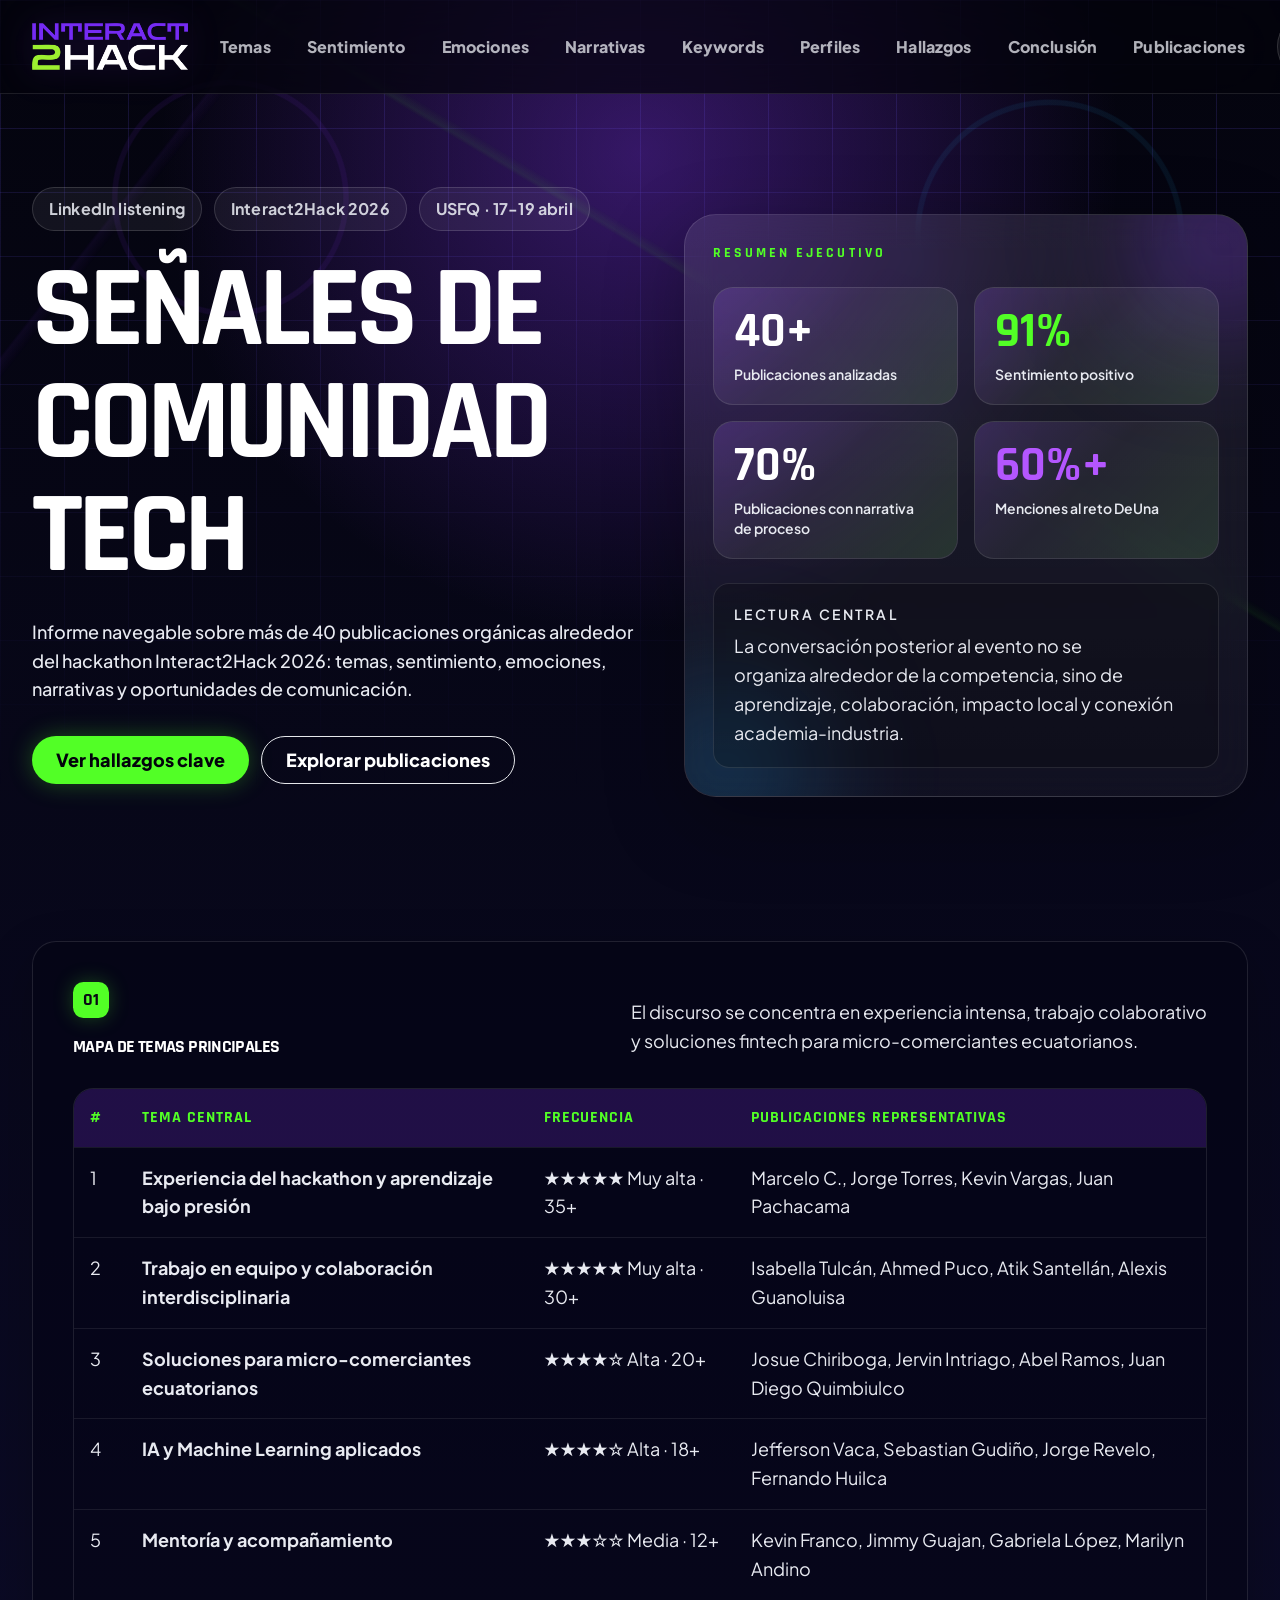
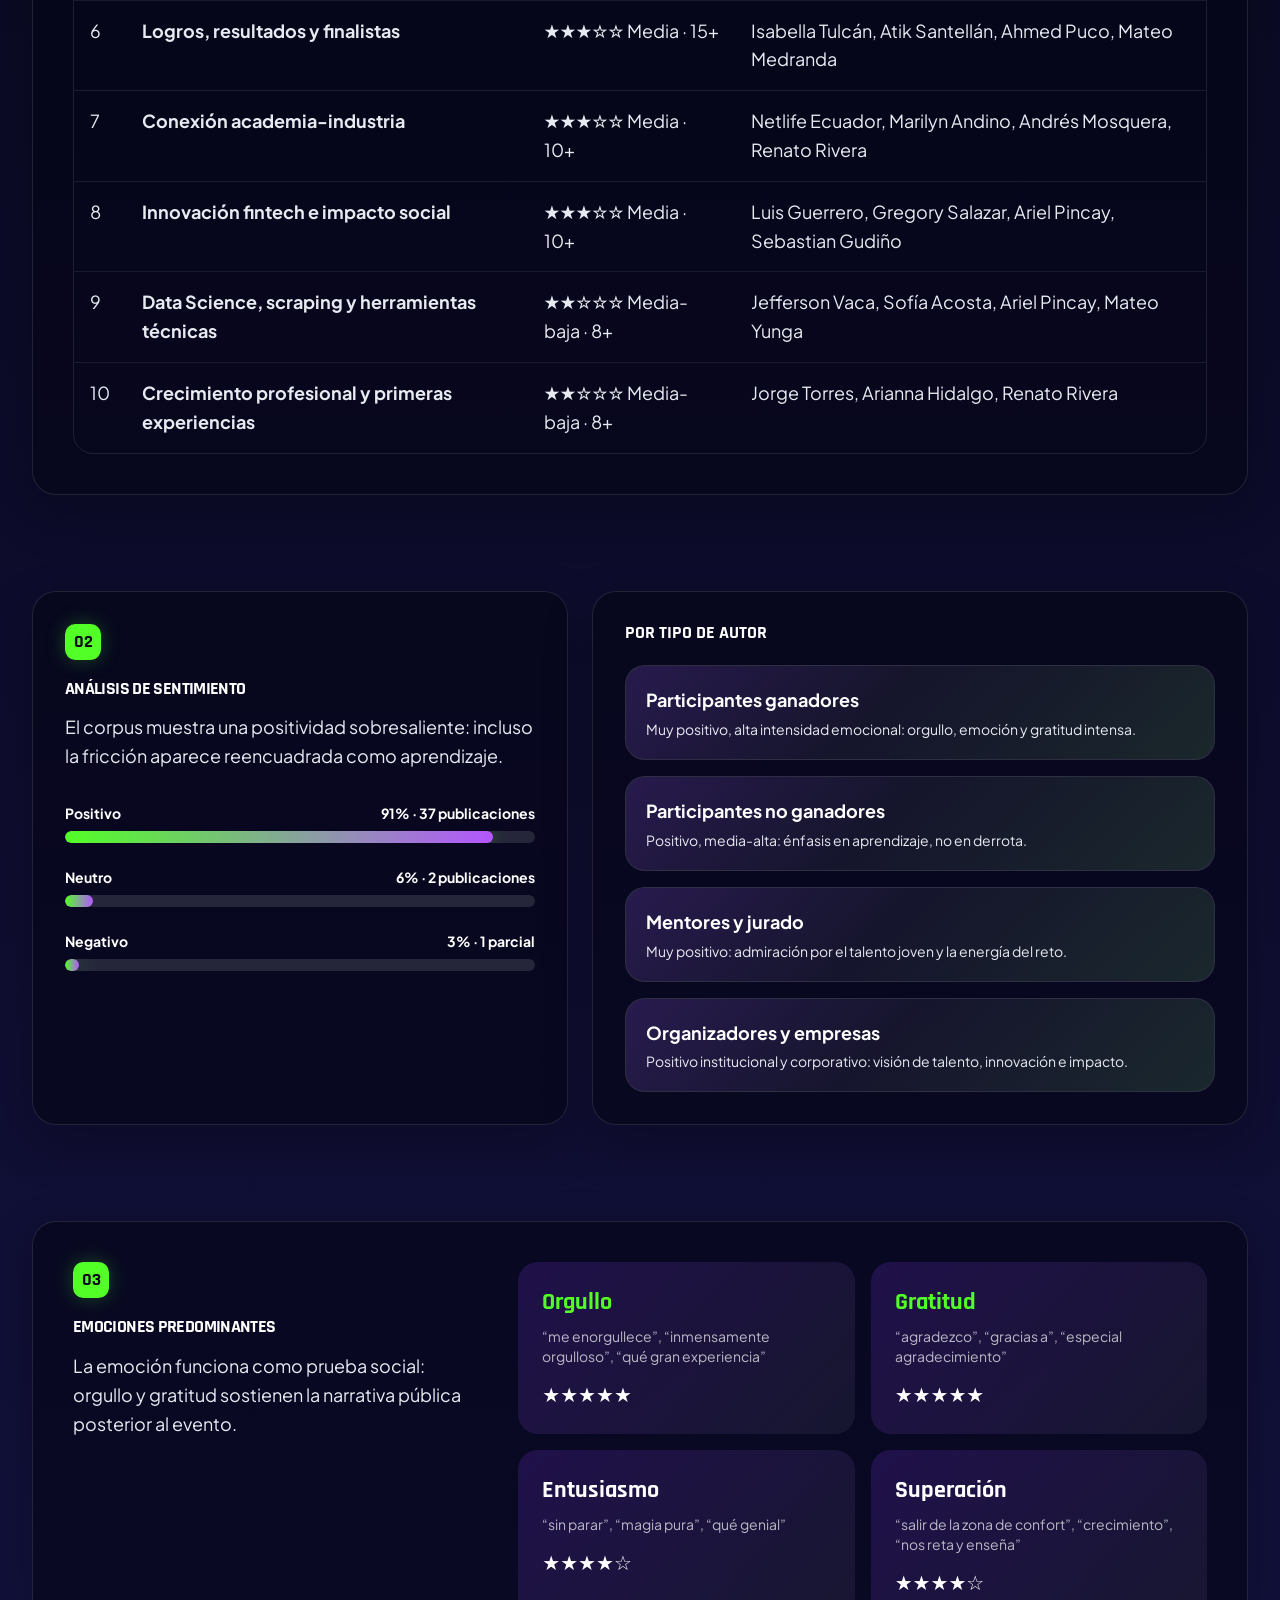
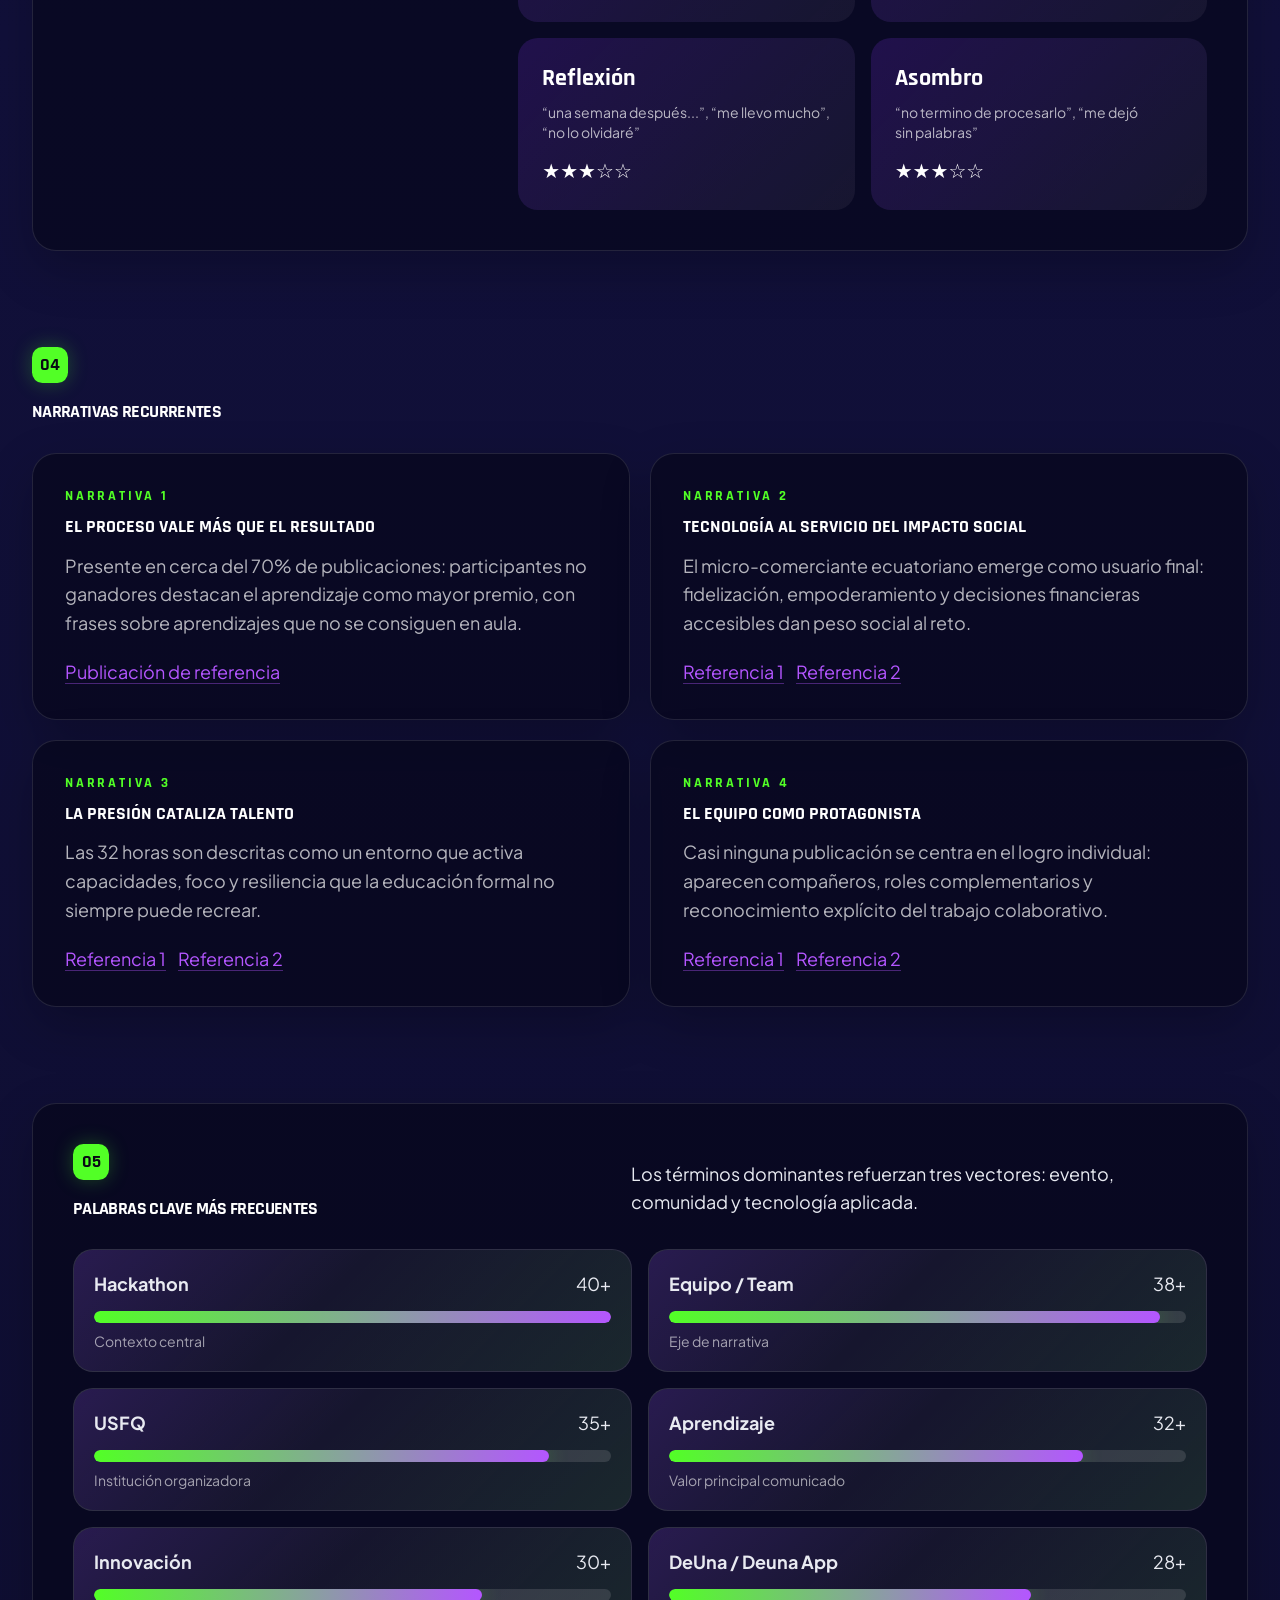
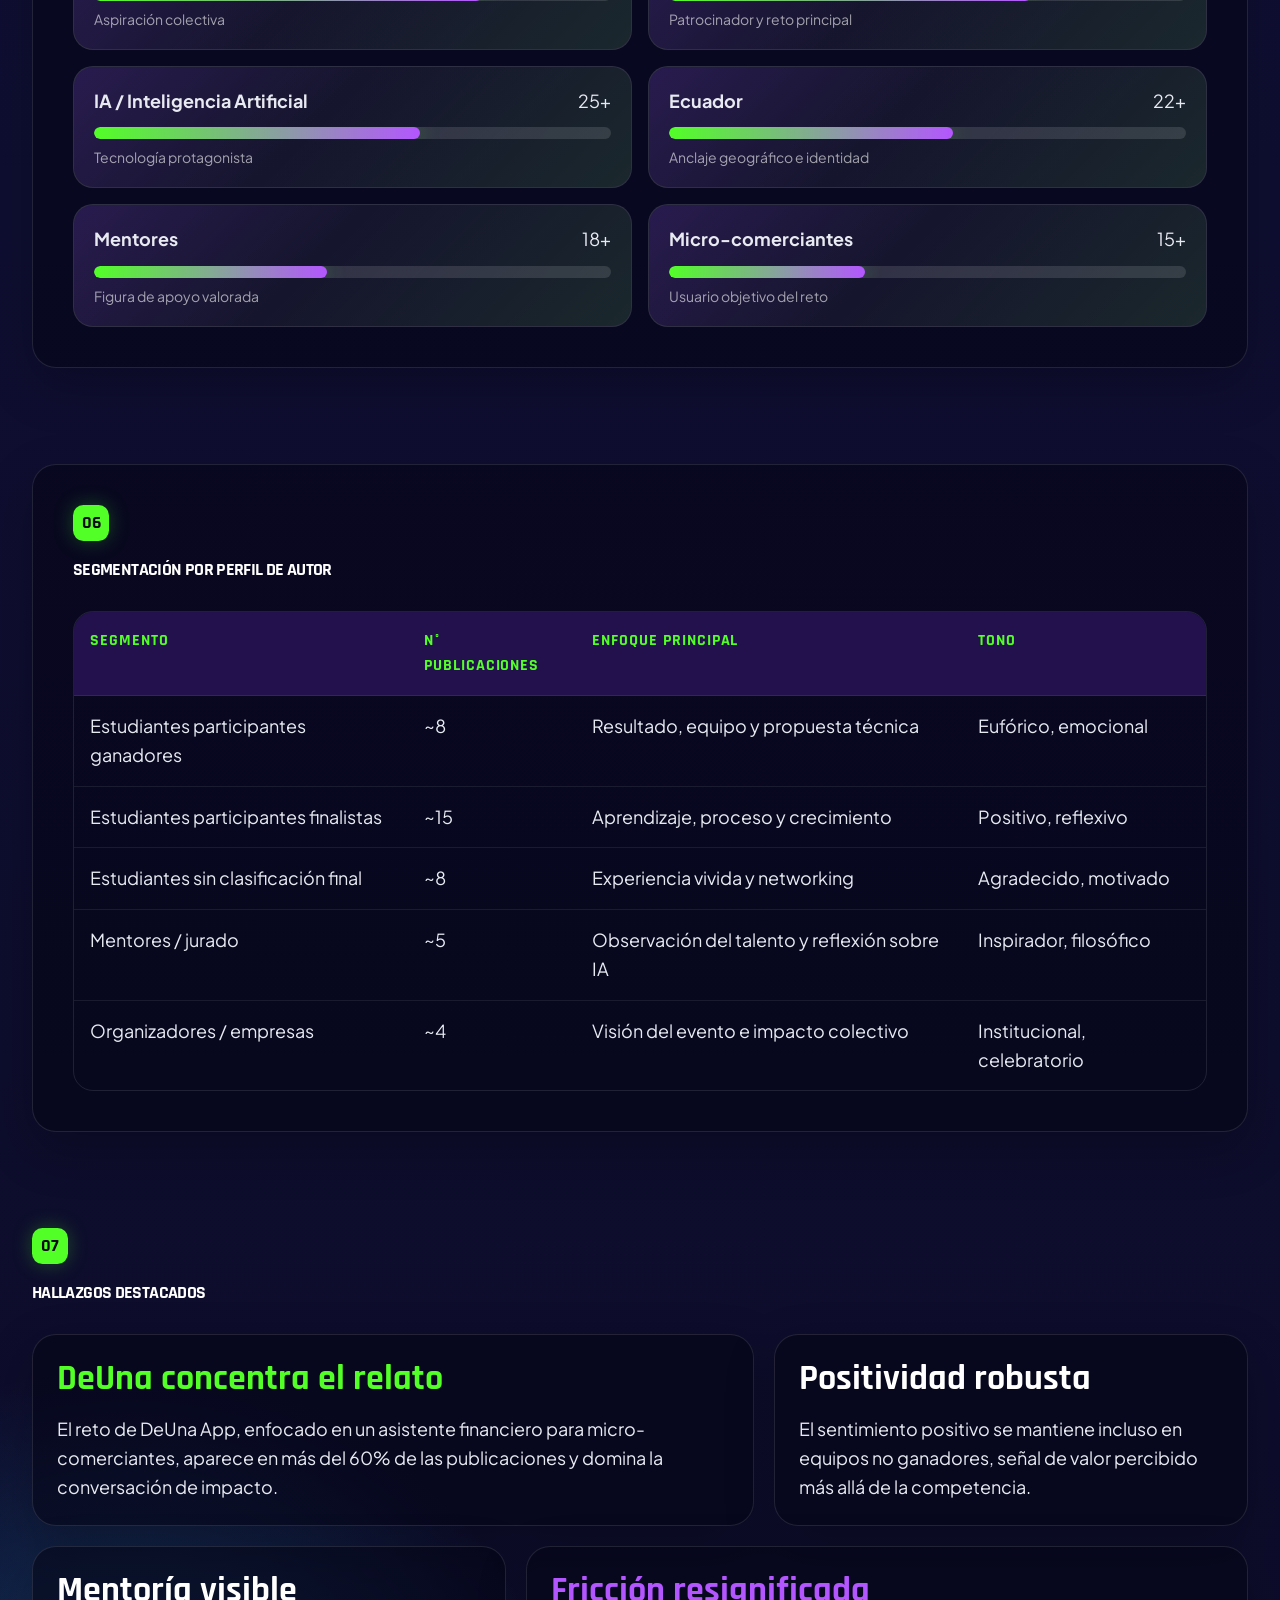
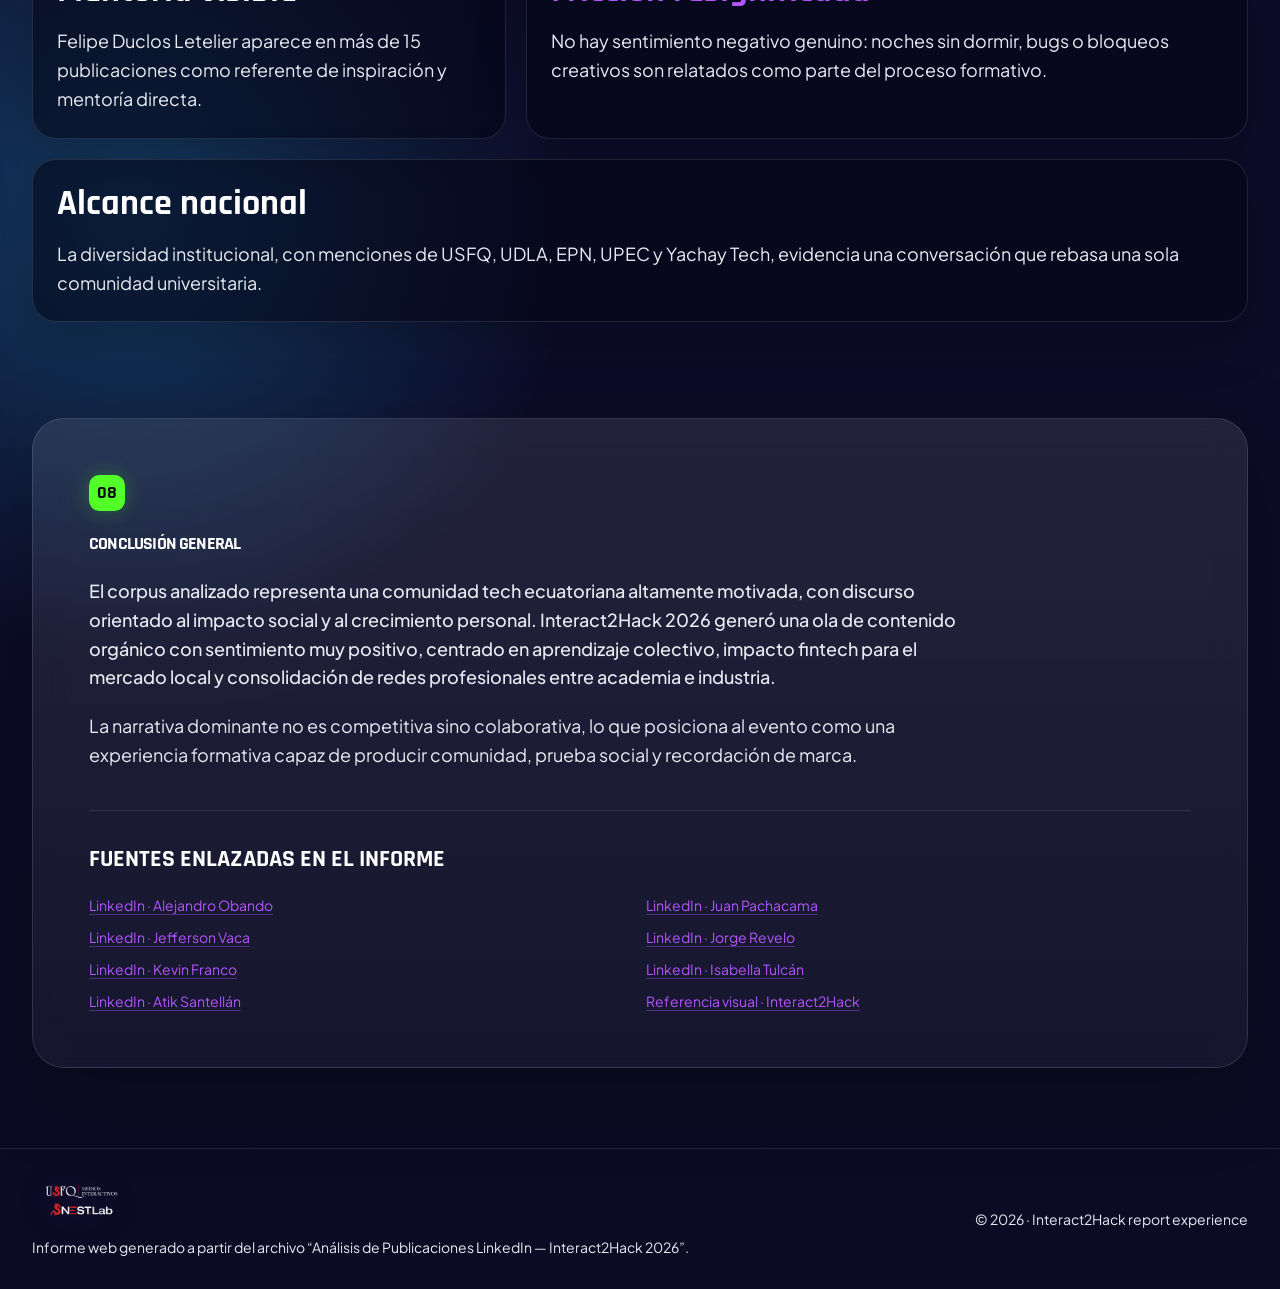
==== commit 79814c5e: "Update hero CTA to publications" ====
--- a/index.html
+++ b/index.html
@@ -105,8 +105,8 @@
               <a href="#hallazgos" class="inline-flex min-h-12 items-center justify-center rounded-full bg-i2h-lime px-6 font-extrabold text-i2h-void shadow-lime hover:-translate-y-0.5 hover:bg-white">
                 Ver hallazgos clave
               </a>
-              <a href="#temas" class="inline-flex min-h-12 items-center justify-center rounded-full border border-white/14 bg-white/8 px-6 font-extrabold text-white hover:-translate-y-0.5 hover:bg-white/14">
-                Explorar secciones
+              <a href="./posts.html" class="inline-flex min-h-12 items-center justify-center rounded-full border border-white/14 bg-white/8 px-6 font-extrabold text-white hover:-translate-y-0.5 hover:bg-white/14">
+                Explorar publicaciones
               </a>
             </div>
           </div>
